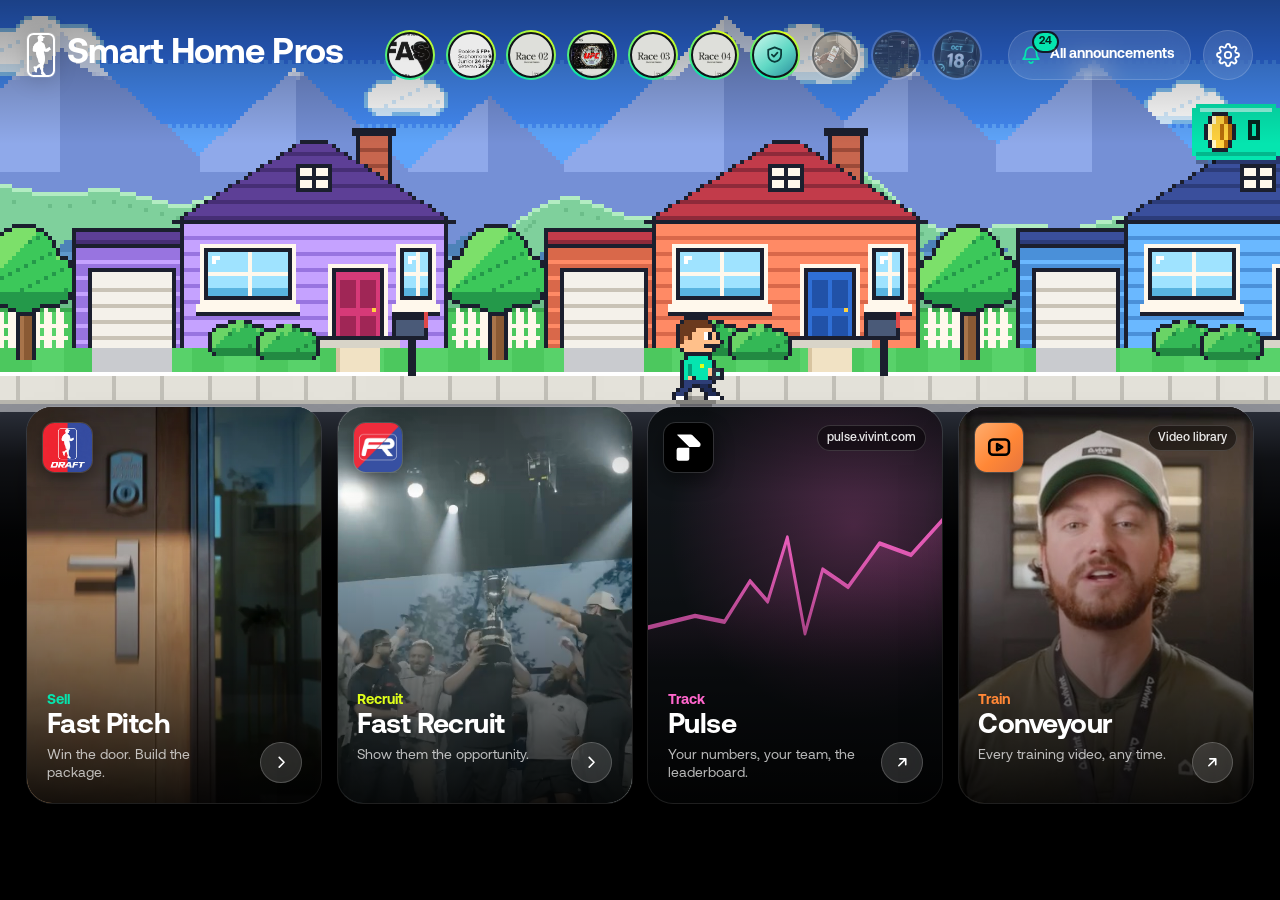
==== index.html @ 4831bc88 "Auto-sync from Claude Code" ====
<!DOCTYPE html>
<html lang="en">
<head>
<meta charset="utf-8">
<meta name="viewport" content="width=device-width,initial-scale=1,maximum-scale=1,user-scalable=no,viewport-fit=cover">
<style id="appLock">/* app, not a website: no text selection, callouts, image dragging or browser zoom */
html{-webkit-text-size-adjust:100%;text-size-adjust:100%;touch-action:pan-x pan-y}
*,*::before,*::after{-webkit-user-select:none;user-select:none;-webkit-touch-callout:none;-webkit-tap-highlight-color:transparent}
input,textarea,select,[contenteditable]:not([contenteditable="false"]),[contenteditable]:not([contenteditable="false"]) *{-webkit-user-select:text;user-select:text;-webkit-touch-callout:default}
img,svg,video,canvas,a{-webkit-user-drag:none;user-drag:none}</style>
<script id="appLockJs">(function(){var no=function(e){e.preventDefault()},ed=function(t){return t&&t.closest&&t.closest('input,textarea,select,[contenteditable]:not([contenteditable="false"])')};
['gesturestart','gesturechange','gestureend'].forEach(function(t){document.addEventListener(t,no,{passive:false})});
document.addEventListener('dragstart',function(e){if(!(e.target.closest&&e.target.closest('[draggable="true"]')))e.preventDefault()},true);
document.addEventListener('selectstart',function(e){if(!ed(e.target))e.preventDefault()},true);
document.addEventListener('contextmenu',function(e){if(!ed(e.target))e.preventDefault()},true);
addEventListener('wheel',function(e){if(e.ctrlKey)e.preventDefault()},{passive:false});
addEventListener('keydown',function(e){if((e.ctrlKey||e.metaKey)&&/^(\+|=|-|_|0)$/.test(e.key))e.preventDefault()});})();</script>

<title>Smart Home Pros</title>
<meta name="description" content="Fast Pitch, Fast Recruit, Pulse and Conveyour in one app.">
<meta property="og:type" content="website">
<meta property="og:site_name" content="Smart Home Pros">
<meta property="og:title" content="Smart Home Pros">
<meta property="og:description" content="Fast Pitch, Fast Recruit, Pulse and Conveyour in one app.">
<meta property="og:url" content="https://ethvz.github.io/SmartHomePros/">
<meta property="og:image" content="https://ethvz.github.io/SmartHomePros/connect/og.jpg?v=1">
<meta property="og:image:width" content="1200">
<meta property="og:image:height" content="630">
<meta name="twitter:card" content="summary_large_image">
<meta name="twitter:title" content="Smart Home Pros">
<meta name="twitter:image" content="https://ethvz.github.io/SmartHomePros/connect/og.jpg?v=1">
<meta name="apple-mobile-web-app-capable" content="yes">
<meta name="mobile-web-app-capable" content="yes">
<meta name="apple-mobile-web-app-status-bar-style" content="black-translucent">
<meta name="apple-mobile-web-app-title" content="Smart Home Pros">
<meta name="theme-color" content="#000000">
<link rel="manifest" href="manifest.webmanifest">
<link rel="apple-touch-icon" href="apple-touch-icon.png?v=3">
<link rel="icon" type="image/png" href="favicon-32.png?v=3">
<link rel="stylesheet" href="connect/contacts.css?v=1">
<script>
/* launch: reopen the app used last; "?pick" (the in-app Switch app button) shows the picker */
(function () {
  /* launch setting (Settings → Open on launch): 'last' (default), 'home', or an app */
  var last = null, mode = 'last'; try { last = localStorage.getItem('shpc_last'); mode = localStorage.getItem('shpc_launch') || 'last'; } catch (e) {}
  var to = mode === 'last' ? last : mode;
  if (!/[?&]pick\b/.test(location.search) && (to === 'pitch' || to === 'recruit')) {
    document.documentElement.style.background = '#000';
    location.replace(to + '/index.html' + location.hash);
  }
})();
</script>
<style>
@font-face { font-family: 'Vivint Sans'; src: url(pitch/assets/fonts/VivintSans-Light.woff) format('woff'); font-weight: 300; font-display: swap; }
@font-face { font-family: 'Vivint Sans'; src: url(pitch/assets/fonts/VivintSans-Regular.woff) format('woff'); font-weight: 400; font-display: swap; }
@font-face { font-family: 'Vivint Sans'; src: url(pitch/assets/fonts/VivintSans-Medium.woff) format('woff'); font-weight: 500; font-display: swap; }
@font-face { font-family: 'Vivint Sans'; src: url(pitch/assets/fonts/VivintSans-Bold.woff) format('woff'); font-weight: 700; font-display: swap; }
:root { --g: 5, 229, 175; --y: 223, 255, 26; --pk: 255, 102, 204; --or: 255, 135, 54;
  --ink: #0d1114; --dusk: 16, 20, 24;
  --pad: clamp(16px, 3vmin, 36px); --gap: clamp(10px, 1.8vmin, 18px); --ease: cubic-bezier(.2, .8, .2, 1);
  --sat: env(safe-area-inset-top); --sab: env(safe-area-inset-bottom); --sal: env(safe-area-inset-left); --sar: env(safe-area-inset-right); }
* { box-sizing: border-box; -webkit-tap-highlight-color: transparent; }
html, body { margin: 0; height: 100%; background: #000; color: #fff; overflow: hidden; overscroll-behavior: none; }
body { font-family: 'Vivint Sans', -apple-system, Helvetica, Arial, sans-serif; -webkit-font-smoothing: antialiased; -webkit-user-select: none; user-select: none; }
button { font: inherit; color: inherit; }
:focus-visible { outline: 2px solid #fff; outline-offset: 3px; }

/* ---- the street: full-bleed rep photo, graded so everything on top reads ---- */
.bg { position: fixed; inset: 0; pointer-events: none; overflow: hidden; background: var(--ink); }
.bg i { position: absolute; inset: 0; background: url(connect/bg.webp?v=4) 42% 40% / cover no-repeat; transform: scale(1.07); animation: settle 2.6s var(--ease) forwards; }
.bg::before { content: ''; position: absolute; inset: 0; z-index: 1; background:
  linear-gradient(180deg, rgba(var(--dusk), .86) 0%, rgba(var(--dusk), .42) 26%, rgba(var(--dusk), .30) 44%, rgba(var(--dusk), .74) 72%, rgba(var(--dusk), .96) 100%),
  radial-gradient(120% 90% at 66% 30%, transparent 40%, rgba(var(--dusk), .55) 100%); }
.bg::after { content: ''; position: absolute; inset: 0; z-index: 2; background: rgb(var(--dusk)); opacity: var(--dim, 0); }
@keyframes settle { to { transform: scale(1); } }

.app { position: fixed; inset: 0; overflow-x: hidden; overflow-y: auto; -webkit-overflow-scrolling: touch; overscroll-behavior: contain; scrollbar-width: none; }
.app::-webkit-scrollbar { display: none; }
.hero { min-height: calc(100svh - var(--peek)); --peek: clamp(64px, 9vh, 92px); display: flex; flex-direction: column;
  padding: calc(var(--sat) + var(--pad)) calc(var(--sar) + var(--pad)) var(--gap) calc(var(--sal) + var(--pad)); }

/* brand + settings */
.brand { flex: none; display: flex; align-items: center; gap: 12px; opacity: 0; transform: translateY(-8px); animation: in .7s var(--ease) .05s forwards; }
.brand img { width: clamp(36px, 5vmin, 46px); height: clamp(36px, 5vmin, 46px); border-radius: 24%; box-shadow: 0 0 0 1px rgba(255,255,255,.1); }
.brand .t { display: flex; flex-direction: column; line-height: 1; }
.brand .t small { font-size: clamp(12px, 1.5vmin, 14px); font-weight: 500; color: rgba(255,255,255,.6); }
.brand .t b { font-size: clamp(22px, 3.2vmin, 30px); font-weight: 700; letter-spacing: -.02em; margin-top: 3px; }
.brand .t { flex-direction: row; align-items: center; gap: clamp(10px, 1.4vmin, 14px); }
.brand .t .mk { width: auto; height: calc(clamp(26px, 3.9vmin, 38px) * .73);   /* as tall as the title's capitals */ fill: #fff; flex: none; filter: drop-shadow(0 2px 10px rgba(0,0,0,.35)); }
.brand .t b { font-size: clamp(26px, 3.9vmin, 38px); margin-top: 0; white-space: nowrap; }
@media (max-width: 700px) { .brand .t b { font-size: 23px; } .brand .t .mk { height: calc(23px * .73); } .brand .news { display: none; } .brand .annb { margin-left: auto; } }
.brand .t .ts { display: none; }
/* SHP mark (the rep silhouette badge, owner 2026-11-27): taller than the title's capitals, like a badge */
.brand .t .mk.shpm { height: calc(clamp(26px, 3.9vmin, 38px) * 1.25) !important; width: auto; box-sizing: border-box; border: 2px solid #fff; border-radius: 24% / 14%; padding: 0;
  filter: drop-shadow(0 2px 10px rgba(0,0,0,.35)); }   /* silhouette image; the rounded frame is a CSS border so it is even on every side */
@media (max-width: 700px) { .brand .t .mk.shpm { height: 30px !important; } }
@media (max-width: 700px) and (orientation: portrait) { .brand .t .mk.shpm { height: 36px !important; } }
@media (max-width: 700px) and (orientation: portrait) { .brand .t .tl { display: none; } .brand .t .ts { display: inline; font-size: 30px; letter-spacing: .02em; } .brand .t .mk { height: calc(30px * .73); } }

/* ---- news: story circles ---- */
.news { flex: none; margin: clamp(14px, 2.6vmin, 26px) calc(-1 * var(--pad)) 0; padding: 4px var(--pad) 6px; display: flex; gap: clamp(12px, 2vmin, 20px); overflow-x: auto; scrollbar-width: none; scroll-snap-type: x proximity; scroll-padding: 0 var(--pad);
  opacity: 0; animation: in .7s var(--ease) .12s forwards; }
.news::-webkit-scrollbar { display: none; }
.sc { flex: none; width: clamp(66px, 9vmin, 84px); padding: 0; border: 0; background: none; cursor: pointer; display: flex; flex-direction: column; align-items: center; gap: 7px; scroll-snap-align: start; }
.sc .ring { --c: var(--g); width: clamp(62px, 8.4vmin, 78px); aspect-ratio: 1; border-radius: 50%; padding: 3px; display: block; position: relative;
  background: conic-gradient(from 210deg, rgb(var(--g)), rgb(var(--y)), rgb(var(--g))); transition: transform .3s var(--ease); }
.sc.seen .ring { background: rgba(255,255,255,.26); }
.sc .ring b { position: absolute; inset: 3px; border-radius: 50%; border: 2.5px solid rgb(var(--dusk)); display: grid; place-items: center; overflow: hidden;
  background: #141a1e no-repeat; }
.sc > span { max-width: 100%; font-size: 12.5px; font-weight: 500; color: rgba(255,255,255,.86); white-space: nowrap; overflow: hidden; text-overflow: ellipsis; }
.sc .ring b svg.ic { width: 46%; height: 46%; fill: none; stroke: #0b3b3a; stroke-width: 2.2; stroke-linecap: round; stroke-linejoin: round; }
.sc.old .ring { background: rgba(255,255,255,.18); } .sc.old .ring b { opacity: .55; filter: grayscale(.5); } .sc.old > span { color: rgba(255,255,255,.45); }
.sc.seen > span { color: rgba(255,255,255,.55); }
.sc:active .ring { transform: scale(.92); }
/* the last circle: every announcement in a grid */
.sc.all .ring { background: rgba(255,255,255,.3); }
.sc.all .ring b { background: rgba(20,26,30,.72); -webkit-backdrop-filter: blur(14px); backdrop-filter: blur(14px); }
.sc.all .ring b { align-content: center; gap: 2px; }
.sc.all .ring b svg { width: clamp(18px, 2.6vmin, 24px); height: clamp(18px, 2.6vmin, 24px); fill: rgb(var(--g)); justify-self: center; }
.sc.all .ring b i { font-size: clamp(12px, 1.6vmin, 14px); font-weight: 700; font-style: normal; line-height: 1; color: #fff; text-align: center; }

.sc:focus-visible { outline: none; } .sc:focus-visible .ring { outline: 2px solid #fff; outline-offset: 3px; }

/* ---- the four apps ---- */
.spacer { flex: 1 1 auto; min-height: clamp(18px, 6vh, 140px); }
.cards { flex: none; display: grid; grid-template-columns: repeat(4, minmax(0, 1fr)); gap: var(--gap); height: clamp(250px, 44vh, 400px); width: 100%; max-width: 1240px; margin: 0 auto; }
@media (orientation: portrait) { .cards { grid-template-columns: repeat(2, minmax(0, 1fr)); grid-template-rows: repeat(2, minmax(0, 1fr)); height: clamp(340px, 48vh, 600px); } }
.card { position: relative; display: block; overflow: hidden; border: 0; padding: 0; margin: 0; border-radius: clamp(20px, 2.8vmin, 30px); background: #11161a; color: #fff; text-align: left; cursor: pointer; font: inherit; text-decoration: none;
  box-shadow: 0 0 0 1px rgba(255,255,255,.12), 0 30px 60px -28px rgba(0,0,0,.95);
  opacity: 0; transform: translateY(26px) scale(.98); animation: in .8s var(--ease) forwards; transition: transform .35s var(--ease), box-shadow .35s var(--ease); }
.card:nth-child(1) { animation-delay: .2s; } .card:nth-child(2) { animation-delay: .28s; } .card:nth-child(3) { animation-delay: .36s; } .card:nth-child(4) { animation-delay: .44s; }
.card .ph { position: absolute; inset: 0; background-size: cover; background-position: center; transform: scale(1.04); transition: transform 1.2s var(--ease); }
.card.pitch .ph { background-image: url(pitch/assets/vl/imagine.webp?v=1); }
.card .ph .pv { position: absolute; inset: 0; width: 100%; height: 100%; object-fit: cover; }
.card.recruit .ph { background-image: url(recruit/a_470ace19f4f41e262a08af30291d0034.webp); background-position: 38% 40%; }
.card .sh { position: absolute; inset: 0; background: linear-gradient(180deg, rgba(0,0,0,.25) 0%, rgba(0,0,0,0) 22%, rgba(0,0,0,.2) 46%, rgba(0,0,0,.88) 100%); }
.card .ic { position: absolute; top: clamp(12px, 1.8vmin, 18px); left: clamp(12px, 1.8vmin, 18px); width: clamp(40px, 5.4vmin, 52px); height: clamp(40px, 5.4vmin, 52px); border-radius: 24%; box-shadow: 0 0 0 1px rgba(255,255,255,.14), 0 8px 20px rgba(0,0,0,.45); }
.card .bd { position: absolute; left: 0; right: 0; bottom: 0; padding: clamp(14px, 2.2vmin, 22px); display: flex; align-items: flex-end; gap: 10px; }
.card .tx { flex: 1; min-width: 0; }
.card .ey { display: block; font-size: clamp(13px, 1.6vmin, 15px); font-weight: 700; }
.card.pitch .ey { color: rgb(var(--g)); } .card.recruit .ey { color: rgb(var(--y)); } .card.pulse .ey { color: rgb(var(--pk)); } .card.book .ey { color: rgb(var(--or)); }
.card .nm { display: block; font-size: clamp(22px, 3.1vmin, 32px); font-weight: 700; letter-spacing: -.02em; line-height: 1.02; margin-top: 3px; }
.card .ln { display: block; font-size: clamp(13px, 1.55vmin, 15px); line-height: 1.3; color: rgba(255,255,255,.72); margin-top: 6px; }
.card .go { width: clamp(36px, 4.6vmin, 44px); height: clamp(36px, 4.6vmin, 44px); border-radius: 50%; flex: none; display: grid; place-items: center; background: rgba(255,255,255,.14); -webkit-backdrop-filter: blur(14px); backdrop-filter: blur(14px); box-shadow: inset 0 0 0 1px rgba(255,255,255,.2); transition: background .3s, transform .35s var(--ease); }
.card .go svg { width: 40%; height: 40%; fill: none; stroke: #fff; stroke-width: 2.4; stroke-linecap: round; stroke-linejoin: round; transition: stroke .3s; }
.card.pitch:hover .go, .card.pitch:focus-visible .go { background: rgb(var(--g)); } .card.recruit:hover .go, .card.recruit:focus-visible .go { background: rgb(var(--y)); } .card.pulse:hover .go, .card.pulse:focus-visible .go { background: rgb(var(--pk)); }
.card:hover .go svg, .card:focus-visible .go svg { stroke: #000; }
.card .last, .card .tag { position: absolute; top: clamp(14px, 2vmin, 22px); right: clamp(12px, 1.8vmin, 18px); height: 26px; padding: 0 10px; border-radius: 13px; display: none; align-items: center; gap: 6px; font-size: 12px; font-weight: 500; color: rgba(255,255,255,.9); background: rgba(0,0,0,.45); -webkit-backdrop-filter: blur(14px); backdrop-filter: blur(14px); box-shadow: inset 0 0 0 1px rgba(255,255,255,.16); }
.card .tag { display: inline-flex; }
.card .last i, .card .tag i { width: 6px; height: 6px; border-radius: 3px; }
.card.pitch .last i { background: rgb(var(--g)); } .card.recruit .last i { background: rgb(var(--y)); }
.card.was .last { display: inline-flex; }
@media (hover: hover) { .card:hover { transform: translateY(-3px); box-shadow: 0 0 0 1px rgba(255,255,255,.2), 0 40px 70px -30px rgba(0,0,0,.95); } .card:hover .ph { transform: scale(1.08); } }
.card:active { transform: scale(.975); transition-duration: .12s; }
.card:focus-visible { outline: 2px solid #fff; outline-offset: 3px; }
/* Pulse + Conveyour: drawn art instead of photos */
.card.mini { background: #101418; }
.card.mini .art { position: absolute; inset: 0; overflow: hidden; }
.card.mini .art svg { position: absolute; left: 0; right: 0; top: 22%; width: 100%; height: 44%; }
.card.pulse .art { background: radial-gradient(90% 70% at 70% 30%, rgba(var(--pk), .26), transparent 70%); }
.card.book .ph { background: #1a1410 url(connect/conveyour.jpg?v=1) 50% 30%/cover; }   /* Conveyour: muted training clip, this tile only */
.card.book .ph .pv { object-position: 50% 30%; }
.card.mini .ic { display: grid; place-items: center; }
.card.mini .ic svg { width: 54%; height: 54%; fill: none; stroke: #000; stroke-width: 2.4; stroke-linecap: round; stroke-linejoin: round; }
.card.pulse .ic { background: #000; }   /* Pulse app icon: white mark on black */
.card.mini.pulse .ic svg { width: 60%; height: 60%; fill: #fff; stroke: none; }
.card.book .ic { background: linear-gradient(135deg, #ffad6e, rgb(var(--or)) 55%, #e6743e); }
.card.book.nope { animation: nope .45s var(--ease); }
.pl-line { stroke-dasharray: 1; stroke-dashoffset: 1; animation: draw 1.6s var(--ease) .7s forwards; }
.pb-route { stroke-dasharray: 1; stroke-dashoffset: 1; animation: draw 1.4s var(--ease) .9s forwards; }
.pb-route.r2 { animation-delay: 1.25s; }
@keyframes draw { to { stroke-dashoffset: 0; } }
@keyframes blink { 50% { opacity: .3; } }
@keyframes nope { 0%, 100% { translate: 0; } 20% { translate: -7px; } 40% { translate: 6px; } 60% { translate: -4px; } 80% { translate: 2px; } }
@keyframes in { to { opacity: 1; transform: none; } }

/* open: the card grows to the whole screen, then the app loads */
.zoom { position: fixed; z-index: 10; border-radius: 30px; overflow: hidden; pointer-events: none; transition: all .5s var(--ease); background: #000; }
.zoom .ph, .zoom .sh { position: absolute; inset: 0; background-size: cover; background-position: center; }
.zoom::after { content: ''; position: absolute; inset: 0; background: #000; opacity: 0; transition: opacity .35s ease .22s; }
.zoom.full::after { opacity: 1; }

/* ---- everything else: a panel that slides up over the street ---- */
.more { position: relative; border-radius: 30px 30px 0 0; background: rgba(13,17,20,.84); -webkit-backdrop-filter: blur(30px) saturate(1.3); backdrop-filter: blur(30px) saturate(1.3);
  box-shadow: inset 0 1px 0 rgba(255,255,255,.1), 0 -30px 60px -20px rgba(0,0,0,.6);
  padding: 10px calc(var(--sar) + var(--pad)) calc(var(--sab) + 40px) calc(var(--sal) + var(--pad)); opacity: 0; animation: in .8s var(--ease) .55s forwards; transform: translateY(20px); }
.more .in { max-width: 1240px; margin: 0 auto; }
.sec { padding-top: clamp(16px, 2.6vmin, 26px); }
.sec h2 { margin: 0 0 12px; font-size: clamp(18px, 2.3vmin, 22px); font-weight: 700; letter-spacing: -.01em; display: flex; align-items: baseline; gap: 10px; }
.sec h2 small { font-size: 14px; font-weight: 400; color: rgba(255,255,255,.5); }

/* quick links */
.links { display: grid; grid-template-columns: repeat(4, minmax(0, 1fr)); gap: 10px; }
.lk { display: flex; align-items: center; gap: 12px; padding: 12px; min-height: 60px; border: 0; border-radius: 16px; background: rgba(255,255,255,.06); box-shadow: inset 0 0 0 1px rgba(255,255,255,.06); text-align: left; cursor: pointer; transition: background .2s, transform .25s var(--ease); }
.lk:hover { background: rgba(255,255,255,.1); } .lk:active { transform: scale(.97); background: rgba(255,255,255,.12); }
.lk .li { width: 36px; height: 36px; flex: none; border-radius: 11px; display: grid; place-items: center; background: rgba(var(--g), .14); }
.lk .li svg { width: 20px; height: 20px; fill: none; stroke: rgb(var(--g)); stroke-width: 1.9; stroke-linecap: round; stroke-linejoin: round; }
.lk .lt { min-width: 0; } .lk .lt b { display: block; font-size: 15px; font-weight: 500; line-height: 1.15; } .lk .lt small { display: block; font-size: 12.5px; color: rgba(255,255,255,.48); margin-top: 2px; }

/* who to call */
.calls { display: grid; grid-template-columns: repeat(3, minmax(0, 1fr)); gap: 10px; }
@media (max-width: 860px) { .calls { grid-template-columns: 1fr; } }
.call { border-radius: 18px; padding: 16px; background: rgba(255,255,255,.05); box-shadow: inset 0 0 0 1px rgba(255,255,255,.07); display: flex; flex-direction: column; }
.call .grp { font-size: 13px; color: rgba(255,255,255,.5); }
.call h3 { margin: 2px 0 6px; font-size: 21px; font-weight: 700; letter-spacing: -.01em; color: rgb(var(--g)); }
.call p { margin: 0; font-size: 14px; line-height: 1.38; color: rgba(255,255,255,.78); }
.call .hrs { margin-top: 10px; font-size: 13px; line-height: 1.45; color: rgba(255,255,255,.5); }
.call .acts { margin-top: auto; padding-top: 14px; display: flex; flex-wrap: wrap; gap: 8px; }
.ca { height: 44px; padding: 0 14px 0 11px; border-radius: 20px; display: inline-flex; align-items: center; gap: 7px; font-size: 14px; font-weight: 500; color: #fff; text-decoration: none; background: rgba(255,255,255,.1); box-shadow: inset 0 0 0 1px rgba(255,255,255,.1); transition: background .2s, transform .2s var(--ease); }
.ca:hover { background: rgba(255,255,255,.16); } .ca:active { transform: scale(.95); }
.ca svg { width: 17px; height: 17px; fill: none; stroke: currentColor; stroke-width: 2; stroke-linecap: round; stroke-linejoin: round; }
.ca.pri { background: rgb(var(--g)); color: #000; box-shadow: none; }
.call .also { margin-top: 10px; font-size: 13px; color: rgba(255,255,255,.55); text-decoration: none; }
.ca.pri small { font-weight: 400; opacity: .7; margin-left: 2px; }

/* ---- calendar: day / week / month ---- */
.calhd { display: flex; align-items: center; gap: 12px; margin-bottom: 14px; }
.calhd h2 { margin: 0 !important; }
.seg { margin-left: auto; position: relative; display: flex; padding: 3px; border-radius: 14px; background: rgba(255,255,255,.08); box-shadow: inset 0 0 0 1px rgba(255,255,255,.06); }
.seg button { position: relative; z-index: 1; height: 44px; min-width: clamp(58px, 9vmin, 84px); padding: 0 12px; border: 0; border-radius: 11px; background: none; font-size: 15px; font-weight: 500; color: rgba(255,255,255,.72); cursor: pointer; transition: color .3s; }
.seg button[aria-selected="true"] { color: #000; }
.seg .th { position: absolute; z-index: 0; top: 3px; bottom: 3px; left: 0; width: 0; border-radius: 11px; background: rgb(var(--g)); box-shadow: 0 4px 14px rgba(var(--g), .35); transition: transform .45s var(--ease), width .45s var(--ease); }
.calbar { display: flex; align-items: center; gap: 8px; margin-bottom: 12px; }
.calbar .ttl { margin-right: auto; min-width: 0; font-size: clamp(22px, 3.2vmin, 32px); font-weight: 700; letter-spacing: -.02em; line-height: 1.05; white-space: nowrap; overflow: hidden; text-overflow: ellipsis; }
.calbar .ttl small { font-weight: 400; color: rgba(255,255,255,.45); }
.cnav, .tdy { flex: none; height: 44px; border: 0; border-radius: 22px; background: rgba(255,255,255,.08); box-shadow: inset 0 0 0 1px rgba(255,255,255,.06); display: grid; place-items: center; cursor: pointer; transition: background .2s, transform .25s var(--ease), opacity .25s; }
.cnav { width: 44px; } .tdy { padding: 0 16px; font-size: 15px; font-weight: 500; }
.tdy.on { opacity: .35; }
.cnav:active, .tdy:active { transform: scale(.92); background: rgba(255,255,255,.14); }
.cnav svg { width: 18px; height: 18px; fill: none; stroke: #fff; stroke-width: 2.4; stroke-linecap: round; stroke-linejoin: round; }
.ongo { display: flex; gap: 8px; overflow-x: auto; margin: 0 calc(-1 * var(--pad)) 12px; padding: 0 var(--pad); scrollbar-width: none; }
.ongo::-webkit-scrollbar { display: none; } .ongo:empty { display: none; }
.og { flex: none; height: 44px; padding: 0 14px 0 8px; border: 0; border-radius: 22px; display: inline-flex; align-items: center; gap: 8px; font-size: 14px; color: #fff; white-space: nowrap; cursor: pointer; background: rgba(var(--c), .13); box-shadow: inset 0 0 0 1px rgba(var(--c), .3); }
.og i { width: 28px; height: 28px; border-radius: 50%; flex: none; background: rgb(var(--c)) center / cover; }
.og small { color: rgba(255,255,255,.55); }
.calv { position: relative; border-radius: 22px; background: rgba(255,255,255,.04); box-shadow: inset 0 0 0 1px rgba(255,255,255,.07); overflow: hidden; touch-action: pan-y; }
.pg { animation: calIn .42s var(--ease); }
.pg.l { --dx: -40px; } .pg.r { --dx: 40px; }
@keyframes calIn { from { opacity: 0; transform: translateX(var(--dx, 0)); } to { opacity: 1; transform: none; } }
/* month */
.mh { display: grid; grid-template-columns: repeat(7, minmax(0, 1fr)); padding: 12px 0 8px; font-size: 12px; font-weight: 700; letter-spacing: .1em; text-transform: uppercase; color: rgba(255,255,255,.42); text-align: center; }
.wk { position: relative; display: grid; grid-template-columns: repeat(7, minmax(0, 1fr)); box-shadow: inset 0 1px 0 rgba(255,255,255,.06); --ln: 0; }
.dc { position: relative; min-width: 0; min-height: clamp(92px, 12.5vmin, 128px); padding: calc(40px + var(--ln) * 22px) 5px 6px; display: flex; flex-direction: column; gap: 2px; cursor: pointer; transition: background .2s; outline-offset: -2px; }
.dc + .dc { box-shadow: inset 1px 0 0 rgba(255,255,255,.05); }
.dc.we { background: rgba(255,255,255,.018); }
.dc:active { background: rgba(255,255,255,.07); }
.dc .n { position: absolute; top: 6px; left: 50%; margin-left: -15px; width: 30px; height: 30px; border-radius: 50%; display: grid; place-items: center; font-size: 15px; font-weight: 500; font-variant-numeric: tabular-nums; }
.dc.out .n { color: rgba(255,255,255,.26); }
.dc.today .n { background: rgb(var(--g)); color: #000; font-weight: 700; box-shadow: 0 0 0 4px rgba(var(--g), .18); }
.bar { position: absolute; z-index: 1; pointer-events: none; top: calc(40px + var(--l) * 22px); left: calc(var(--c0) * 100% / 7 + 3px); width: calc(var(--sp) * 100% / 7 - 6px); height: 19px; padding: 0 7px; border-radius: 7px; display: flex; align-items: center; font-size: 11.5px; font-weight: 700; color: #0b0f12; background: rgb(var(--c)); white-space: nowrap; overflow: hidden; text-overflow: ellipsis; cursor: pointer; }
.bar.cl { border-top-left-radius: 0; border-bottom-left-radius: 0; left: calc(var(--c0) * 100% / 7); width: calc(var(--sp) * 100% / 7 - 3px); }
.bar.cr { border-top-right-radius: 0; border-bottom-right-radius: 0; width: calc(var(--sp) * 100% / 7 - 3px); }
.bar.cl.cr { width: calc(var(--sp) * 100% / 7); }
.pl { pointer-events: none; display: flex; align-items: center; gap: 5px; min-width: 0; padding: 2px 3px; border-radius: 6px; font-size: 12px; line-height: 1.2; color: rgba(255,255,255,.86); cursor: pointer; }
.pl i { width: 7px; height: 7px; flex: none; border-radius: 50%; background: rgb(var(--c)); }
.pl span { min-width: 0; white-space: nowrap; overflow: hidden; text-overflow: ellipsis; }
.dc .mo { padding: 0 3px; font-size: 11.5px; font-weight: 500; color: rgba(255,255,255,.5); }
/* week */
.wv { position: relative; display: grid; grid-template-columns: repeat(7, minmax(0, 1fr)); min-height: 380px; --ln: 0; }
.wv .wd .evs { margin-top: calc(var(--ln) * 56px); }
.ec.wb { position: absolute; z-index: 1; top: calc(80px + var(--l) * 56px); left: calc(var(--c0) * 100% / 7 + 7px); width: calc(var(--sp) * 100% / 7 - 14px); height: 48px; white-space: nowrap; overflow: hidden; text-overflow: ellipsis; }
.ec.wb small { overflow: hidden; text-overflow: ellipsis; }
.ec.wb.cl { left: calc(var(--c0) * 100% / 7); width: calc(var(--sp) * 100% / 7 - 7px); border-top-left-radius: 0; border-bottom-left-radius: 0; box-shadow: none; }
.ec.wb.cr { width: calc(var(--sp) * 100% / 7 - 7px); border-top-right-radius: 0; border-bottom-right-radius: 0; }
.ec.wb.cl.cr { width: calc(var(--sp) * 100% / 7); }
.wd { min-width: 0; padding: 10px 7px 14px; display: flex; flex-direction: column; gap: 7px; cursor: pointer; transition: background .2s; }
.wd + .wd { box-shadow: inset 1px 0 0 rgba(255,255,255,.06); }
.wd:active { background: rgba(255,255,255,.05); }
.wd .h { display: flex; flex-direction: column; align-items: center; gap: 4px; padding-bottom: 6px; }
.wd .h small { font-size: 12px; font-weight: 700; letter-spacing: .1em; text-transform: uppercase; color: rgba(255,255,255,.45); }
.wd .h b { width: 38px; height: 38px; border-radius: 50%; display: grid; place-items: center; font-size: 19px; font-weight: 500; }
.wd.today .h b { background: rgb(var(--g)); color: #000; font-weight: 700; }
.wd .evs { display: flex; flex-direction: column; gap: 6px; min-width: 0; }
.ec { display: block; min-width: 0; padding: 8px 9px 8px 11px; border-radius: 11px; font-size: 13.5px; font-weight: 500; line-height: 1.22; color: #fff; text-align: left; cursor: pointer; background: rgba(var(--c), .13); box-shadow: inset 3px 0 0 rgb(var(--c)); transition: transform .25s var(--ease), background .2s; overflow-wrap: normal; word-break: normal; -webkit-hyphens: auto; hyphens: auto; }
.ec:active { transform: scale(.97); background: rgba(var(--c), .2); }
.ec small { display: block; margin-top: 2px; font-size: 12px; font-weight: 400; color: rgba(255,255,255,.55); }
.wd .none { font-size: 13px; color: rgba(255,255,255,.22); text-align: center; padding-top: 8px; }
/* day */
.dstrip { display: grid; grid-template-columns: repeat(7, minmax(0, 1fr)); gap: 4px; padding: 10px; box-shadow: inset 0 -1px 0 rgba(255,255,255,.06); }
.dstrip button { height: 58px; border: 0; border-radius: 14px; background: none; display: flex; flex-direction: column; align-items: center; justify-content: center; gap: 3px; cursor: pointer; transition: background .25s; }
.dstrip button small { font-size: 11.5px; font-weight: 700; letter-spacing: .08em; text-transform: uppercase; color: rgba(255,255,255,.45); }
.dstrip button b { font-size: 18px; font-weight: 500; font-variant-numeric: tabular-nums; }
.dstrip button i { width: 5px; height: 5px; border-radius: 50%; background: rgba(255,255,255,.5); }
.dstrip button i.no { visibility: hidden; }
.dstrip button.td b { color: rgb(var(--g)); font-weight: 700; }
.dstrip button.on { background: rgb(var(--g)); } .dstrip button.on small, .dstrip button.on b { color: #000; } .dstrip button.on i { background: #000; }
.dv { padding: clamp(12px, 2.2vmin, 22px); display: grid; gap: 10px; min-height: 280px; align-content: start; }
.dv .ec { display: flex; align-items: center; gap: 14px; padding: 12px 14px 12px 18px; border-radius: 16px; font-size: 17px; }
.dv .ec .im { flex: none; width: clamp(112px, 20vw, 200px); aspect-ratio: 16 / 9; border-radius: 10px; background: #1a2025 center / cover no-repeat; box-shadow: 0 0 0 1px rgba(255,255,255,.08); }
.dv .ec .tx { flex: 1; min-width: 0; }
.dv .ec small { font-size: 14px; margin-top: 3px; }
.dv .ec svg { width: 18px; height: 18px; flex: none; fill: none; stroke: rgba(255,255,255,.45); stroke-width: 2.2; stroke-linecap: round; stroke-linejoin: round; }
.dv .none { display: grid; justify-items: center; gap: 12px; padding: 46px 0; font-size: 16px; color: rgba(255,255,255,.42); }
.dv .none svg { width: 46px; height: 46px; fill: none; stroke: rgba(255,255,255,.22); stroke-width: 1.6; stroke-linecap: round; stroke-linejoin: round; }
/* legend: tap a kind to hide or show it */
.lg { display: flex; flex-wrap: wrap; gap: 8px; margin-top: 12px; }
.lg button { height: 44px; padding: 0 14px 0 12px; border: 0; border-radius: 22px; display: inline-flex; align-items: center; gap: 7px; font-size: 13px; color: rgba(255,255,255,.82); background: rgba(255,255,255,.06); cursor: pointer; transition: opacity .25s, background .2s; }
.lg button i { width: 9px; height: 9px; border-radius: 50%; background: rgb(var(--c)); transition: background .25s, box-shadow .25s; }
.lg button.off { opacity: .45; } .lg button.off i { background: transparent; box-shadow: inset 0 0 0 1.6px rgb(var(--c)); }
@media (max-width: 700px) {
  .wv { grid-template-columns: 1fr; min-height: 0; }
  .wv .wd .evs { margin-top: 0; }
  .wd { flex-direction: row; align-items: flex-start; gap: 12px; padding: 10px 12px; }
  .wd + .wd { box-shadow: inset 0 1px 0 rgba(255,255,255,.06); }
  .wd .h { width: 44px; flex: none; padding: 0; }
  .wd .evs { flex: 1; padding-top: 2px; }
  .wd .none { text-align: left; padding-top: 12px; }
}
@media (max-width: 600px) {
  .seg button { min-width: 0; padding: 0 11px; font-size: 14px; }
  .calhd h2 { font-size: 18px; }
  .dc { min-height: 66px; padding: calc(34px + var(--ln) * 17px) 2px 4px; }
  .dc .n { top: 4px; width: 26px; height: 26px; margin-left: -13px; font-size: 14px; }
  .bar { top: calc(34px + var(--l) * 17px); height: 15px; padding: 0 4px; font-size: 9.5px; border-radius: 5px; }
  .dc .ev { display: flex; flex-wrap: wrap; justify-content: center; gap: 3px; padding-top: 2px; }
  .pl { padding: 0; } .pl span { display: none; } .pl i { width: 6px; height: 6px; }
  .dc .mo { font-size: 10px; padding: 0; line-height: 6px; }
  .mh { font-size: 11px; letter-spacing: .04em; }
  .dstrip { padding: 6px; gap: 2px; } .dstrip button { height: 54px; }
  .dv .ec { font-size: 15.5px; padding: 10px 12px 10px 14px; gap: 12px; }
  .dv .ec .im { width: 96px; }
  .tdy { padding: 0 13px; }
}
/* event detail */
.evp { position: fixed; inset: 0; z-index: 40; display: flex; align-items: center; justify-content: center; padding: calc(var(--sat) + 20px) calc(var(--sar) + 20px) calc(var(--sab) + 20px) calc(var(--sal) + 20px); visibility: hidden; }
.evp .scrim { position: absolute; inset: 0; background: rgba(0,0,0,.55); opacity: 0; transition: opacity .3s; }
.evp .pn { position: relative; width: min(460px, 100%); max-height: 100%; overflow: auto; border-radius: 28px; padding: 14px; background: rgba(26,30,33,.9); -webkit-backdrop-filter: blur(34px) saturate(1.4); backdrop-filter: blur(34px) saturate(1.4); box-shadow: inset 0 0 0 1px rgba(255,255,255,.12), 0 40px 80px -20px rgba(0,0,0,.8); opacity: 0; transform: translateY(24px) scale(.97); transition: opacity .25s, transform .45s var(--ease); }
.evp.on { visibility: visible; } .evp.on .scrim { opacity: 1; } .evp.on .pn { opacity: 1; transform: none; }
.evp .im { display: block; width: 100%; aspect-ratio: 16 / 9; border: 0; padding: 0; margin-bottom: 14px; border-radius: 18px; background: #1a2025 center / cover no-repeat; cursor: pointer; box-shadow: 0 0 0 1px rgba(255,255,255,.08); }
.evp .row { display: flex; align-items: flex-start; gap: 12px; padding: 4px 6px 0 8px; }
.evp .kd { display: inline-flex; align-items: center; gap: 7px; font-size: 13px; font-weight: 500; color: rgb(var(--c)); }
.evp .kd i { width: 9px; height: 9px; border-radius: 50%; background: rgb(var(--c)); }
.evp h3 { margin: 6px 0 4px; font-size: 24px; font-weight: 700; letter-spacing: -.015em; line-height: 1.1; }
.evp .when { font-size: 16px; color: rgba(255,255,255,.7); }
.evp .x { margin-left: auto; width: 44px; height: 44px; flex: none; border: 0; border-radius: 50%; background: rgba(255,255,255,.12); display: grid; place-items: center; cursor: pointer; }
.evp .x svg { width: 14px; height: 14px; stroke: #fff; stroke-width: 2.4; stroke-linecap: round; fill: none; }
.evp .open { width: 100%; height: 54px; margin-top: 16px; border: 0; border-radius: 18px; display: flex; align-items: center; justify-content: center; gap: 10px; font-size: 17px; font-weight: 700; color: #000; background: rgb(var(--g)); cursor: pointer; transition: transform .25s var(--ease); }
.evp .open:active { transform: scale(.97); }
.evp .open svg { width: 20px; height: 20px; fill: none; stroke: currentColor; stroke-width: 2.2; stroke-linecap: round; stroke-linejoin: round; }
@media (max-width: 600px) { .evp { align-items: flex-end; padding: 0; } .evp .pn { width: 100%; border-radius: 28px 28px 0 0; padding-bottom: calc(var(--sab) + 18px); transform: translateY(100%); } }

/* feedback */
.fb { width: 100%; display: flex; align-items: center; gap: 14px; padding: 16px; border: 0; border-radius: 18px; background: linear-gradient(100deg, rgba(var(--g), .16), rgba(var(--y), .08)); box-shadow: inset 0 0 0 1px rgba(var(--g), .25); text-align: left; cursor: pointer; transition: transform .25s var(--ease); }
.fb:active { transform: scale(.98); }
.fb svg { width: 26px; height: 26px; flex: none; fill: none; stroke: rgb(var(--g)); stroke-width: 1.9; stroke-linecap: round; stroke-linejoin: round; }
.fb b { display: block; font-size: 16px; font-weight: 500; } .fb small { display: block; font-size: 13px; color: rgba(255,255,255,.55); margin-top: 2px; }

/* ---- category drawer ---- */
.drawer { position: fixed; inset: 0; z-index: 35; display: flex; align-items: center; justify-content: center; padding: calc(var(--sat) + 20px) calc(var(--sar) + 20px) calc(var(--sab) + 20px) calc(var(--sal) + 20px); visibility: hidden; }
.drawer .scrim { position: absolute; inset: 0; background: rgba(0,0,0,.55); opacity: 0; transition: opacity .3s; }
.drawer .pn { position: relative; width: min(520px, 100%); max-height: 100%; overflow: auto; border-radius: 28px; padding: 22px 18px 14px; background: rgba(26,30,33,.86); -webkit-backdrop-filter: blur(34px) saturate(1.4); backdrop-filter: blur(34px) saturate(1.4); box-shadow: inset 0 0 0 1px rgba(255,255,255,.12), 0 40px 80px -20px rgba(0,0,0,.8); opacity: 0; transform: translateY(24px) scale(.97); transition: opacity .25s, transform .45s var(--ease); }
.drawer.on { visibility: visible; } .drawer.on .scrim { opacity: 1; } .drawer.on .pn { opacity: 1; transform: none; }
.drawer .hd { display: flex; align-items: center; gap: 12px; padding: 0 4px 12px; }
.drawer .hd .li { width: 40px; height: 40px; border-radius: 12px; display: grid; place-items: center; background: rgba(var(--g), .16); }
.drawer .hd .li svg { width: 22px; height: 22px; fill: none; stroke: rgb(var(--g)); stroke-width: 1.9; stroke-linecap: round; stroke-linejoin: round; }
.drawer h3 { margin: 0; flex: 1; font-size: 22px; font-weight: 700; letter-spacing: -.01em; }
.drawer .x, .story .x { width: 44px; height: 44px; flex: none; border: 0; border-radius: 50%; background: rgba(255,255,255,.12); display: grid; place-items: center; cursor: pointer; transition: background .2s, transform .3s var(--ease); }
.drawer .x:active, .story .x:active { transform: scale(.9); }
.drawer .x svg, .story .x svg { width: 14px; height: 14px; stroke: #fff; stroke-width: 2.4; stroke-linecap: round; fill: none; }
.drawer .rows { border-radius: 18px; background: rgba(255,255,255,.06); overflow: hidden; }
.drawer .rw { width: 100%; display: flex; align-items: center; gap: 12px; padding: 15px 16px; border: 0; background: none; text-align: left; font-size: 17px; cursor: pointer; transition: background .2s; }
.drawer .rw + .rw { box-shadow: inset 0 1px 0 rgba(255,255,255,.07); }
.drawer .rw:hover { background: rgba(255,255,255,.05); } .drawer .rw:active { background: rgba(255,255,255,.1); }
.drawer .rw span { flex: 1; }
.drawer .rw svg { width: 16px; height: 16px; fill: none; stroke: rgba(255,255,255,.4); stroke-width: 2.2; stroke-linecap: round; stroke-linejoin: round; }
@media (max-width: 600px) { .drawer { align-items: flex-end; padding: 0; } .drawer .pn { width: 100%; border-radius: 28px 28px 0 0; padding-bottom: calc(var(--sab) + 18px); transform: translateY(100%); } }

/* ---- story viewer: each announcement full screen ---- */
.story { position: fixed; inset: 0; z-index: 50; visibility: hidden; background: #000; opacity: 0; transition: opacity .25s, visibility 0s .3s; }
.story.on { visibility: visible; opacity: 1; transition: opacity .25s; }
.story .stage { position: absolute; inset: 0; overflow: hidden; touch-action: none; transform-origin: var(--ox, 50%) var(--oy, 10%); transform: scale(.2); border-radius: 40px; transition: transform .45s var(--ease), border-radius .45s var(--ease); }
.story.on .stage { transform: none; border-radius: 0; }
.story .sbg { position: absolute; inset: -10%; background: #0e1316 center / cover no-repeat; filter: blur(48px) saturate(1.5) brightness(.5); transform: scale(1.05); transition: background-image .5s; }
.story .stage::after { content: ''; position: absolute; inset: 0; pointer-events: none; background: linear-gradient(180deg, rgba(0,0,0,.55), transparent 22%, transparent 78%, rgba(0,0,0,.5)); }
.story .top { position: absolute; left: 0; right: 0; top: 0; z-index: 3; padding: calc(var(--sat) + 12px) calc(var(--sar) + 16px) 0 calc(var(--sal) + 16px); }
.story .bars { display: flex; gap: 5px; }
.story .bars i { flex: 1; height: 3px; border-radius: 2px; background: rgba(255,255,255,.28); overflow: hidden; }
.story .bars i b { display: block; height: 100%; background: #fff; border-radius: 2px; transform: scaleX(0); transform-origin: left; }
.story .bars i b.done { transform: none; }
.story .bars i b.run { animation: prog 9s linear forwards; }
.story.paused .bars i b.run { animation-play-state: paused; }
@keyframes prog { to { transform: none; } }
.story .who { display: flex; align-items: center; gap: 12px; margin-top: 12px; }
.story .who .av { width: 40px; height: 40px; flex: none; border-radius: 50%; background: #141a1e no-repeat; box-shadow: 0 0 0 2px rgba(255,255,255,.85); }
.story .who .wt { flex: 1; min-width: 0; line-height: 1.15; }
.story .who .wt b { display: block; font-size: 17px; font-weight: 500; white-space: nowrap; overflow: hidden; text-overflow: ellipsis; }
.story .who .wt small { display: block; font-size: 13.5px; color: rgba(255,255,255,.62); white-space: nowrap; overflow: hidden; text-overflow: ellipsis; }
.story .ib { width: 44px; height: 44px; flex: none; border: 0; border-radius: 50%; background: rgba(255,255,255,.12); display: grid; place-items: center; cursor: pointer; transition: background .2s, transform .3s var(--ease); }
.story .ib:active { transform: scale(.9); }
.story .ib svg { width: 17px; height: 17px; fill: #fff; }
.story .view { position: absolute; z-index: 1; left: calc(var(--sal) + 16px); right: calc(var(--sar) + 16px); top: calc(var(--sat) + 96px); bottom: calc(var(--sab) + 92px); display: flex; pointer-events: none; }
.story .pic { margin: auto; flex: none; max-width: 100%; max-height: 100%; border-radius: clamp(10px, 1.6vmin, 18px); box-shadow: 0 30px 80px -20px rgba(0,0,0,.85), 0 0 0 1px rgba(255,255,255,.08); opacity: 0; }
.story .pic.go { animation: picIn .5s var(--ease) forwards; }
@keyframes picIn { from { opacity: 0; transform: translateX(var(--dx, 0)) scale(.985); } to { opacity: 1; transform: none; } }
.story .view.zoom { overflow: auto; pointer-events: auto; touch-action: pan-x pan-y; -webkit-overflow-scrolling: touch; scrollbar-width: none; border-radius: 14px; }
.story .view.zoom::-webkit-scrollbar { display: none; }
.story .view.zoom .pic { max-width: none; max-height: none; border-radius: 0; }
.story .foot { position: absolute; z-index: 3; left: 0; right: 0; bottom: calc(var(--sab) + 22px); display: flex; justify-content: center; align-items: center; gap: 10px; pointer-events: none; padding: 0 16px; }
.story .foot button { pointer-events: auto; height: 50px; padding: 0 20px; border: 0; border-radius: 25px; display: inline-flex; align-items: center; gap: 9px; font-size: 16px; font-weight: 500; color: #fff; background: rgba(255,255,255,.14); -webkit-backdrop-filter: blur(18px); backdrop-filter: blur(18px); box-shadow: inset 0 0 0 1px rgba(255,255,255,.16); cursor: pointer; transition: transform .25s var(--ease), background .2s; }
.story .foot button:active { transform: scale(.95); }
.story .foot button svg { width: 19px; height: 19px; fill: none; stroke: currentColor; stroke-width: 2; stroke-linecap: round; stroke-linejoin: round; }
.story .foot .zb { width: 50px; padding: 0; justify-content: center; }
.story .foot .zb.on { background: #fff; color: #000; }
.story .foot .oncal { color: #000; background: rgb(var(--g)); box-shadow: none; }
.story .foot .pnote { height: 26px; padding: 0 10px; border-radius: 13px; display: inline-grid; place-items: center; font-size: 12px; font-weight: 500; color: rgba(255,255,255,.75); background: rgba(255,255,255,.12); }
.story .nav { position: absolute; z-index: 3; top: 50%; width: 52px; height: 52px; margin-top: -26px; border: 0; border-radius: 50%; background: rgba(255,255,255,.12); -webkit-backdrop-filter: blur(14px); backdrop-filter: blur(14px); display: none; place-items: center; cursor: pointer; }
.story .nav svg { width: 18px; height: 18px; fill: none; stroke: #fff; stroke-width: 2.4; stroke-linecap: round; stroke-linejoin: round; }
.story .nav.pv { left: calc(var(--sal) + 14px); } .story .nav.nx { right: calc(var(--sar) + 14px); }
@media (hover: hover) and (pointer: fine) { .story .nav { display: grid; } .story .view { left: calc(var(--sal) + 80px); right: calc(var(--sar) + 80px); } }

/* ---- every announcement: grid menu ---- */
.annx { position: fixed; inset: 0; z-index: 45; visibility: hidden; transition: visibility 0s .5s; }
.annx.on { visibility: visible; transition: none; }
.annx .pn { position: absolute; inset: 0; display: flex; flex-direction: column; background: rgba(12,16,19,.9); -webkit-backdrop-filter: blur(34px) saturate(1.3); backdrop-filter: blur(34px) saturate(1.3);
  transform-origin: var(--ox, 50%) var(--oy, 10%); transform: scale(.25); opacity: 0; border-radius: 60px; transition: transform .5s var(--ease), opacity .3s, border-radius .5s var(--ease); }
.annx.on .pn { transform: none; opacity: 1; border-radius: 0; }
.annx .hd { flex: none; display: flex; align-items: center; gap: 12px; padding: calc(var(--sat) + clamp(16px, 2.6vmin, 28px)) calc(var(--sar) + var(--pad)) 14px calc(var(--sal) + var(--pad)); }
.annx h2 { margin: 0; font-size: clamp(26px, 4vmin, 38px); font-weight: 700; letter-spacing: -.02em; }
.annx .cnt { height: 28px; padding: 0 11px; border-radius: 14px; display: grid; place-items: center; font-size: 14px; font-weight: 700; color: #000; background: rgb(var(--g)); }
.annx .x { margin-left: auto; width: 44px; height: 44px; flex: none; border: 0; border-radius: 50%; background: rgba(255,255,255,.12); display: grid; place-items: center; cursor: pointer; transition: transform .3s var(--ease); }
.annx .x:active { transform: scale(.9); }
.annx .x svg { width: 14px; height: 14px; stroke: #fff; stroke-width: 2.4; stroke-linecap: round; fill: none; }
.annx .gr { flex: 1; min-height: 0; overflow-y: auto; -webkit-overflow-scrolling: touch; overscroll-behavior: contain; display: grid; grid-template-columns: repeat(auto-fill, minmax(clamp(150px, 24vw, 250px), 1fr)); gap: clamp(14px, 2.2vmin, 22px) clamp(12px, 1.8vmin, 18px); align-content: start; align-items: start;
  padding: 4px calc(var(--sar) + var(--pad)) calc(var(--sab) + 30px) calc(var(--sal) + var(--pad)); }
.ac { min-width: 0; padding: 0; border: 0; background: none; color: #fff; text-align: left; cursor: pointer; opacity: 0; transform: translateY(18px); }
.annx.on .ac { animation: in .55s var(--ease) forwards; animation-delay: calc(min(var(--i), 16) * 28ms + 140ms); }
.ac .im { position: relative; display: block; aspect-ratio: 16 / 9; border-radius: clamp(12px, 1.8vmin, 18px); background: #1a2025 center / cover no-repeat; box-shadow: 0 0 0 1px rgba(255,255,255,.1), 0 18px 40px -22px rgba(0,0,0,.9); transition: transform .3s var(--ease); }
.ac:active .im { transform: scale(.96); }
@media (hover: hover) { .ac:hover .im { transform: translateY(-3px); } }
.ac .im em { position: absolute; top: 8px; right: 8px; width: 12px; height: 12px; border-radius: 50%; background: rgb(var(--g)); box-shadow: 0 0 0 2.5px rgba(0,0,0,.55); }
.ac .im u { position: absolute; left: 8px; bottom: 8px; height: 20px; padding: 0 8px; border-radius: 10px; display: grid; place-items: center; font-size: 11px; font-weight: 500; text-decoration: none; color: rgba(255,255,255,.85); background: rgba(0,0,0,.55); }
@media (max-width: 600px) { .ac b { white-space: normal; display: -webkit-box; -webkit-box-orient: vertical; -webkit-line-clamp: 2; } }
.ac b { display: block; margin-top: 9px; font-size: 15px; font-weight: 500; line-height: 1.2; white-space: nowrap; overflow: hidden; text-overflow: ellipsis; }
.ac small { display: block; margin-top: 2px; font-size: 13px; color: rgba(255,255,255,.5); white-space: nowrap; overflow: hidden; text-overflow: ellipsis; }
@media (prefers-reduced-motion: reduce) { .annx .pn, .story .stage { transition-duration: .01s; } .annx.on .ac, .story .pic.go, .pg { animation-duration: .01s; animation-delay: 0s; } }

.toast { position: fixed; z-index: 60 !important; left: 50%; bottom: calc(var(--sab) + 28px); translate: -50% 20px; opacity: 0; padding: 12px 18px; border-radius: 16px; font-size: 15px; background: rgba(28,28,30,.86); -webkit-backdrop-filter: blur(18px); backdrop-filter: blur(18px); box-shadow: inset 0 0 0 1px rgba(255,255,255,.12); transition: opacity .3s, translate .4s var(--ease); pointer-events: none; white-space: nowrap; }
.toast.on { opacity: 1; translate: -50% 0; }

/* phone */
@media (max-width: 600px) {
  .cards { height: clamp(300px, 50vh, 430px); }
  .card .ln, .card .tag { display: none; }
  .card .nm { font-size: 21px; }
  .card .go { display: none; }
  .card .last { top: auto; bottom: auto; top: 12px; padding: 0 8px; font-size: 11px; height: 22px; }
  .links { grid-template-columns: 1fr 1fr; }
  .lk .lt small { display: none; }
}
@media (prefers-reduced-motion: reduce) {
  .brand, .news, .card, .more, .bg i { animation-duration: .01s !important; animation-delay: 0s !important; }
  .pl-line, .pb-route { animation-duration: .01s; animation-delay: 0s; }
  .zoom, .story .stage { transition-duration: .01s; }
}

/* ---- settings ---- */
/* announcements live in the header, beside the gear, each the gear's size; a circle leaves once it has been viewed */
.brand .news { flex: 1 1 auto; min-width: 0; margin: 0; padding: 3px 2px; gap: clamp(8px, 1.2vmin, 12px); opacity: 1; animation: none; scroll-padding: 0; }
.brand .news > :first-child { margin-left: auto; }
.brand .gear { margin-left: 0; }
.brand .sc { width: clamp(44px, 5.6vmin, 50px); gap: 0; transition: width .45s var(--ease), margin .45s var(--ease), opacity .3s, transform .45s var(--ease); }
.brand .sc > span:not(.ring) { display: none; }
.brand .sc .ring { width: 100%; padding: 2px; }
.brand .sc .ring b { inset: 2px; border-width: 2px; }
.brand .sc.bye { width: 0; margin-left: calc(-1 * clamp(8px, 1.2vmin, 12px)); opacity: 0; transform: scale(.4); pointer-events: none; }
.annb { flex: none; height: clamp(44px, 5.6vmin, 50px); border: 0; padding: 0 16px 0 12px; border-radius: 999px; display: flex; align-items: center; gap: 8px; cursor: pointer; color: #fff; font: inherit; font-size: 14px; font-weight: 600; white-space: nowrap;
  background: rgba(255,255,255,.1); -webkit-backdrop-filter: blur(14px); backdrop-filter: blur(14px); box-shadow: inset 0 0 0 1px rgba(255,255,255,.16); transition: background .25s, transform .35s var(--ease); position: relative; }
.annb svg { width: 22px; height: 22px; fill: none; stroke: rgb(var(--g)); stroke-width: 1.9; stroke-linecap: round; stroke-linejoin: round; flex: none; }
.annb i { position: absolute; top: 3px; left: 26px; min-width: 18px; height: 18px; padding: 0 5px; border-radius: 9px; background: rgb(var(--g)); color: #04241e; font-size: 11px; font-weight: 700; font-style: normal; line-height: 18px; text-align: center; box-shadow: 0 0 0 2px rgba(10,14,16,.85); }
.annb i:empty { display: none; }
.annb:hover { background: rgba(255,255,255,.16); } .annb:active { transform: scale(.94); }
@media (max-width: 700px) { .annb { width: clamp(44px, 5.6vmin, 50px); padding: 0; justify-content: center; } .annb .t { display: none; } .annb i { left: auto; right: -4px; top: -3px; } .brand .t small { display: none; } }
.gear { flex: none; margin-left: auto; width: clamp(44px, 5.6vmin, 50px); height: clamp(44px, 5.6vmin, 50px); border: 0; padding: 0; border-radius: 50%; display: grid; place-items: center; cursor: pointer; background: rgba(255,255,255,.1); -webkit-backdrop-filter: blur(14px); backdrop-filter: blur(14px); box-shadow: inset 0 0 0 1px rgba(255,255,255,.16); transition: background .25s, transform .35s var(--ease); }
.gear svg { width: 48%; height: 48%; fill: none; stroke: #fff; stroke-width: 1.8; stroke-linecap: round; stroke-linejoin: round; transition: transform .6s var(--ease); }
.gear:hover { background: rgba(255,255,255,.16); } .gear:hover svg { transform: rotate(60deg); } .gear:active { transform: scale(.92); }

.sheet { position: fixed; inset: 0; z-index: 30; padding: calc(env(safe-area-inset-top) + clamp(14px, 3.6vmin, 44px)) calc(env(safe-area-inset-right) + clamp(14px, 3.6vmin, 44px)) calc(env(safe-area-inset-bottom) + clamp(14px, 3.6vmin, 44px)) calc(env(safe-area-inset-left) + clamp(14px, 3.6vmin, 44px)); visibility: hidden; }
.sheet .scrim { position: absolute; inset: 0; background: rgba(0,0,0,.5); opacity: 0; transition: opacity .35s; }
.sheet .panel { position: relative; width: 100%; height: 100%; display: flex; flex-direction: column; overflow: hidden; border-radius: clamp(24px, 3.6vmin, 36px); background: rgba(24,24,26,.74); -webkit-backdrop-filter: blur(34px) saturate(1.4); backdrop-filter: blur(34px) saturate(1.4); box-shadow: inset 0 0 0 1px rgba(255,255,255,.12), 0 40px 80px -20px rgba(0,0,0,.8); opacity: 0; transform: translateY(22px) scale(.97); transition: opacity .3s, transform .5s var(--ease); }
.sheet.on { visibility: visible; } .sheet.on .scrim { opacity: 1; } .sheet.on .panel { opacity: 1; transform: none; }
.sheet .hd { flex: none; display: flex; align-items: center; padding: clamp(18px, 3vmin, 30px) clamp(18px, 3vmin, 30px) 6px; }
.sheet .bdy { flex: 1; min-height: 0; overflow: auto; -webkit-overflow-scrolling: touch; padding: 0 clamp(18px, 3vmin, 30px) clamp(18px, 3vmin, 30px); display: grid; grid-template-columns: 1fr 1fr; gap: 0 clamp(18px, 3vmin, 34px); align-content: start; }
@media (max-width: 760px) { .sheet .bdy { grid-template-columns: 1fr; } }
.sheet h2 { margin: 0; font-size: clamp(26px, 4vmin, 38px); font-weight: 700; letter-spacing: -.02em; }
.sheet .x { margin-left: auto; width: 44px; height: 44px; border: 0; border-radius: 50%; background: rgba(255,255,255,.1); display: grid; place-items: center; cursor: pointer; transition: background .2s, transform .3s var(--ease); } .sheet .x:hover { background: rgba(255,255,255,.18); } .sheet .x:active { transform: scale(.9); }
.sheet .x svg { width: 14px; height: 14px; stroke: #fff; stroke-width: 2.4; stroke-linecap: round; fill: none; }
.sheet .lb { margin: 20px 6px 8px; font-size: 12px; font-weight: 700; letter-spacing: .16em; text-transform: uppercase; color: rgba(255,255,255,.5); }
.sheet .grp { border-radius: 18px; background: rgba(255,255,255,.06); overflow: hidden; }
.opt { width: 100%; display: flex; align-items: center; gap: 14px; padding: 13px 16px; border: 0; background: none; color: #fff; font: inherit; text-align: left; cursor: pointer; transition: background .2s; }
.opt + .opt { box-shadow: inset 0 1px 0 rgba(255,255,255,.07); }
.opt:hover { background: rgba(255,255,255,.05); } .opt:active { background: rgba(255,255,255,.1); }
.opt .oi, .dlrow .oi { width: 34px; height: 34px; flex: none; border-radius: 9px; display: grid; place-items: center; overflow: hidden; }
.opt .oi img, .dlrow .oi img { width: 100%; height: 100%; }
.opt .oi svg { width: 58%; height: 58%; fill: none; stroke: #000; stroke-width: 2.2; stroke-linecap: round; stroke-linejoin: round; }
.opt .ot, .dlrow .ot { flex: 1; min-width: 0; } .opt .ot b, .dlrow .ot b { display: block; font-size: 17px; font-weight: 500; } .opt .ot small, .dlrow .ot small { display: block; font-size: 13px; color: rgba(255,255,255,.5); margin-top: 2px; }
.opt .ck { width: 24px; height: 24px; flex: none; border-radius: 50%; box-shadow: inset 0 0 0 1.6px rgba(255,255,255,.25); display: grid; place-items: center; transition: background .25s, box-shadow .25s; }
.opt .ck svg { width: 13px; height: 13px; fill: none; stroke: #000; stroke-width: 3; stroke-linecap: round; stroke-linejoin: round; opacity: 0; transform: scale(.5); transition: opacity .2s, transform .35s var(--ease); }
.opt[aria-checked="true"] .ck { background: rgb(var(--g)); box-shadow: none; } .opt[aria-checked="true"] .ck svg { opacity: 1; transform: none; }
.opt[disabled] { cursor: default; opacity: .45; } .opt[disabled]:hover { background: none; }
.opt .soon { font-size: 11px; font-weight: 500; padding: 4px 9px; border-radius: 10px; background: rgba(255,255,255,.08); color: rgba(255,255,255,.7); }
.sheet .note { margin: 12px 8px 2px; font-size: 13px; line-height: 1.4; color: rgba(255,255,255,.45); }
/* offline downloads */
.dlrow { display: flex; align-items: center; gap: 14px; padding: 13px 16px; position: relative; }
.dlrow + .dlrow { box-shadow: inset 0 1px 0 rgba(255,255,255,.07); }
.dlrow .st { font-size: 13px; color: rgba(255,255,255,.5); margin-top: 2px; display: block; }
.dlrow.ready .st { color: rgb(var(--g)); }
.dlrow .bar { position: absolute; left: 16px; right: 16px; bottom: 6px; height: 3px; border-radius: 2px; background: rgba(255,255,255,.08); overflow: hidden; opacity: 0; transition: opacity .3s; }
.dlrow .bar i { display: block; height: 100%; width: 0; background: rgb(var(--g)); border-radius: 2px; transition: width .35s var(--ease); }
.dlrow.busy .bar { opacity: 1; }
.dlrow .pct { font-size: 15px; font-weight: 500; font-variant-numeric: tabular-nums; color: rgba(255,255,255,.75); }
.dlrow .ok { width: 24px; height: 24px; border-radius: 50%; background: rgb(var(--g)); display: none; place-items: center; }
.dlrow .ok svg { width: 13px; height: 13px; fill: none; stroke: #000; stroke-width: 3; stroke-linecap: round; stroke-linejoin: round; }
.dlrow.ready .ok { display: grid; }
.dlw { position: relative; margin-top: 12px; }
.dlb { width: 100%; height: 54px; border: 0; border-radius: 18px; display: flex; align-items: center; justify-content: center; gap: 10px; font: inherit; font-size: 17px; font-weight: 700; color: #000; background: rgb(var(--g)); cursor: pointer; transition: transform .25s var(--ease), filter .2s, opacity .2s; }
.dlb svg { width: 20px; height: 20px; fill: none; stroke: currentColor; stroke-width: 2.2; stroke-linecap: round; stroke-linejoin: round; }
.dlb .cv { transition: transform .35s var(--ease); } .dlw.open .dlb .cv { transform: rotate(180deg); }
.dlb:hover { filter: brightness(1.06); } .dlb:active { transform: scale(.97); }
.dlb[disabled] { opacity: .35; cursor: default; transform: none; }
.dlm { position: absolute; left: 0; right: 0; top: calc(100% + 8px); z-index: 2; border-radius: 18px; padding: 6px; background: rgba(44,44,46,.92); -webkit-backdrop-filter: blur(24px); backdrop-filter: blur(24px); box-shadow: inset 0 0 0 1px rgba(255,255,255,.12), 0 24px 50px rgba(0,0,0,.6); opacity: 0; transform: translateY(-6px) scale(.98); transform-origin: top center; pointer-events: none; transition: opacity .2s, transform .3s var(--ease); }
.dlw.open .dlm { opacity: 1; transform: none; pointer-events: auto; }
.dlm button { width: 100%; display: flex; align-items: center; gap: 12px; padding: 11px 12px; border: 0; border-radius: 12px; background: none; color: #fff; font: inherit; font-size: 16px; text-align: left; cursor: pointer; }
.dlm button:hover { background: rgba(255,255,255,.08); } .dlm button:active { background: rgba(255,255,255,.14); }
.dlm button img, .dlm button .ai { width: 28px; height: 28px; border-radius: 8px; flex: none; }
.dlm button .ai { display: grid; place-items: center; background: rgb(var(--g)); } .dlm button .ai svg { width: 60%; height: 60%; fill: none; stroke: #000; stroke-width: 2.4; stroke-linecap: round; stroke-linejoin: round; }
.dlm button small { margin-left: auto; font-size: 13px; color: rgba(255,255,255,.45); }
.dlm button[disabled] { opacity: .4; cursor: default; } .dlm button[disabled]:hover { background: none; }

/* ---- settings menu (gear) ---- */
.gmenu { position: fixed; z-index: 32; top: 0; right: 0; min-width: 236px; padding: 6px; border-radius: 20px; background: rgba(30,34,37,.82); -webkit-backdrop-filter: blur(30px) saturate(1.5); backdrop-filter: blur(30px) saturate(1.5);
  box-shadow: inset 0 0 0 1px rgba(255,255,255,.13), 0 24px 60px rgba(0,0,0,.55); transform-origin: top right; opacity: 0; transform: translateY(-6px) scale(.92); pointer-events: none; transition: opacity .18s, transform .32s var(--ease); }
.gmenu.on { opacity: 1; transform: none; pointer-events: auto; }
.gmenu button { width: 100%; min-height: 50px; display: flex; align-items: center; gap: 12px; padding: 8px 14px 8px 8px; border: 0; border-radius: 14px; background: none; color: #fff; font: inherit; font-size: 16px; font-weight: 500; text-align: left; cursor: pointer; transition: background .2s; }
.gmenu button + button { margin-top: 2px; }
.gmenu button:hover { background: rgba(255,255,255,.07); } .gmenu button:active { background: rgba(255,255,255,.13); }
.gmenu .mi { width: 34px; height: 34px; flex: none; border-radius: 10px; display: grid; place-items: center; background: rgba(var(--g), .15); }
.gmenu .mi svg { width: 19px; height: 19px; fill: none; stroke: rgb(var(--g)); stroke-width: 1.9; stroke-linecap: round; stroke-linejoin: round; }
.gear[aria-expanded="true"] { background: rgba(255,255,255,.2); } .gear[aria-expanded="true"] svg { transform: rotate(60deg); }

/* ---- rearrange mode: every tile and section gets a frosted glass cover with a grip ---- */
.rov { position: absolute; z-index: 6; inset: 0; border-radius: inherit; display: flex; align-items: center; justify-content: center; gap: 10px; cursor: grab; touch-action: pan-y;
  background: rgba(8,10,12,.42); -webkit-backdrop-filter: blur(12px) saturate(1.3); backdrop-filter: blur(12px) saturate(1.3); box-shadow: inset 0 0 0 1px rgba(255,255,255,.16), inset 0 1px 0 rgba(255,255,255,.12);
  opacity: 0; transition: opacity .3s; pointer-events: none; }
body.rearr .rov { opacity: 1; pointer-events: auto; }
.rov .gr { width: 52px; height: 52px; flex: none; border-radius: 26px; display: grid; place-items: center; touch-action: none; background: rgba(255,255,255,.12); box-shadow: inset 0 0 0 1px rgba(255,255,255,.18); transition: background .2s, transform .25s var(--ease); }
.rov .gr svg { width: 14px; height: 23px; fill: #fff; }
.rov b { font-size: clamp(16px, 2vmin, 19px); font-weight: 600; color: #fff; text-shadow: 0 1px 10px rgba(0,0,0,.5); white-space: nowrap; overflow: hidden; text-overflow: ellipsis; }
.card .rov { flex-direction: column; gap: 8px; padding: 8px; text-align: center; }
.sec { position: relative; }
.sec > .rov { inset: calc(clamp(16px, 2.6vmin, 26px) - 8px) -8px -8px; border-radius: 22px; justify-content: flex-start; padding: 0 18px 0 10px; }
body.rearr .rov:active .gr, .drag .rov .gr { background: rgb(var(--g)); transform: scale(1.06); } body.rearr .rov:active .gr svg, .drag .rov .gr svg { fill: #000; }
/* sections fold to a short preview so the whole list fits and drags easily */
.more .in > .sec { transition: max-height .45s var(--ease), transform .35s var(--ease), margin .45s var(--ease), padding .45s var(--ease); }
body.rearr .more .in > .sec { overflow: hidden; padding-top: 0; border-radius: 22px; }
body.rearr .more .in > .sec > .rov { inset: 0; background: rgba(8,10,12,.68); -webkit-backdrop-filter: blur(28px) saturate(1.2); backdrop-filter: blur(28px) saturate(1.2); }
body.rearr .more .in > .sec > :not(.rov) { opacity: .08; transition: opacity .3s; }
body.rearr .more .in > .sec + .sec { margin-top: 12px; }
body.rearr .more .in { padding-top: 12px; padding-bottom: 90px; }
body.rearr .card { animation: none; opacity: 1; transform: none; }
body.rearr .brand { pointer-events: none; opacity: .45; transition: opacity .3s; }
.drag { z-index: 20; position: relative; transition: none !important; }
.card.drag, .sec.drag { box-shadow: 0 30px 70px -10px rgba(0,0,0,.8); }
.drag .rov { background: rgba(8,10,12,.62); box-shadow: inset 0 0 0 2px rgb(var(--g)), 0 0 0 4px rgba(var(--g), .2); }
body.dragging, body.dragging * { cursor: grabbing !important; }
/* the Done bar */
.rbar { position: fixed; z-index: 33; left: 50%; bottom: calc(var(--sab) + 18px); display: flex; align-items: center; gap: 8px; padding: 6px 6px 6px 18px; border-radius: 30px; max-width: calc(100% - 24px);
  background: rgba(22,25,28,.8); -webkit-backdrop-filter: blur(30px) saturate(1.5); backdrop-filter: blur(30px) saturate(1.5); box-shadow: inset 0 0 0 1px rgba(255,255,255,.14), 0 20px 50px rgba(0,0,0,.6);
  transform: translate(-50%, 140%); opacity: 0; pointer-events: none; transition: transform .45s var(--ease), opacity .3s; }
body.rearr .rbar { transform: translate(-50%, 0); opacity: 1; pointer-events: auto; }
.rbar .rt { margin-right: 8px; line-height: 1.15; white-space: nowrap; } .rbar .rt b { display: block; font-size: 16px; } .rbar .rt small { display: block; font-size: 12.5px; color: rgba(255,255,255,.55); }
.rbar button { height: 48px; padding: 0 20px; border: 0; border-radius: 24px; font: inherit; font-size: 16px; font-weight: 600; cursor: pointer; transition: transform .2s var(--ease), background .2s; }
.rbar button:active { transform: scale(.94); }
.rbar .rreset { color: #fff; background: rgba(255,255,255,.1); } .rbar .rdone { color: #000; background: rgb(var(--g)); min-width: 92px; }
.rbar .rp { display: none; align-items: center; gap: 6px; margin-right: 6px; font-size: 13px; font-weight: 500; color: rgba(255,255,255,.5); } .rbar .rp svg { width: 9px; height: 15px; fill: currentColor; }
@media (max-width: 420px) { .rbar .rt { display: none; } .rbar .rp { display: flex; } .rbar { padding-left: 14px; } .rbar button { padding: 0 16px; } }
/* toast with an action (Reset > Undo); sits above the Done bar while rearranging */
.toast.act.on { pointer-events: auto; } .toast.act { display: flex; align-items: center; gap: 14px; padding: 6px 6px 6px 18px; }
.toast .tu { height: 38px; padding: 0 16px; border: 0; border-radius: 19px; font: inherit; font-size: 15px; font-weight: 600; color: rgb(var(--g)); background: rgba(var(--g), .16); cursor: pointer; transition: transform .2s var(--ease); } .toast .tu:active { transform: scale(.94); }
body.rearr .toast { bottom: calc(var(--sab) + 86px); }

/* ---- hero: an animated street (connect/hero/hero.js) behind the four apps, fading into black below ---- */
.bg, .bg i { background: #000; } .bg i, .bg::before, .bg::after { display: none; }
.hero { position: relative; isolation: isolate; }
.hscene { position: absolute; inset: 0; z-index: -1; overflow: hidden; pointer-events: none; background: linear-gradient(180deg, #1c5fd8, #8fd6ff 40%, #4cc261 41%, #000 80%); }
.hscene canvas { position: absolute; left: 0; top: 0; width: 100%; height: 100%; display: block; image-rendering: -moz-crisp-edges; image-rendering: crisp-edges; image-rendering: pixelated; }
.hscene::before, .hscene::after { content: ''; position: absolute; left: 0; right: 0; z-index: 1; }
.hscene::before { top: 0; height: calc(var(--sat) + clamp(120px, 16vmin, 170px)); background: linear-gradient(180deg, rgba(0,0,0,.42), rgba(0,0,0,.16) 60%, rgba(0,0,0,0)); }   /* header stays readable */
.hscene::after { top: var(--ft, 52%); bottom: 0; background: linear-gradient(180deg, rgba(0,0,0,0), rgba(0,0,0,.62) 12%, rgba(0,0,0,.92) 30%, #000 48%); }   /* no hard edge into the sections */
.more { background: #000; -webkit-backdrop-filter: none; backdrop-filter: none; box-shadow: none; border-radius: 0; }
/* the pinned header (nav/shpnav.css, shpn-float) lives inside the hero, whose isolation makes it a stacking context: lift the whole
   hero above the sections below, or they paint over the header once it scrolls past the app tiles */
.hero { z-index: 2; }
/* at rest only the grab handle peeks; the first heading starts just below the fold, leaving the bottom-left corner
   (shared Vivint logo + menu) clear. The peek is .hero's --peek: clamp(64px, 9vh, 92px). */
.more { padding-top: calc(21px + max(6px, calc(clamp(64px, 9vh, 92px) - 14px - clamp(16px, 2.6vmin, 26px)))); }   /* the room the old grab handle took */
/* Conveyour: the presenter (40% across the square clip) centred in the tile at any tile shape */
.card.book .ph { background: #1a1410; container-type: size; }
.card.book .ph .pv { --s: max(124cqw, 150cqh);   /* 150%: the clip's name caption (78-90% down the frame) falls below the tile at every tile shape */ inset: auto; width: var(--s); height: var(--s); left: calc(50cqw - .405 * var(--s)); top: clamp(100cqh - var(--s), 40cqh - .36 * var(--s), 0px); }
/* iPad portrait: the landscape layout (four tall tiles in a row), not the phone's 2x2 */
@media (orientation: portrait) and (min-width: 700px) {
  .cards { grid-template-columns: repeat(4, minmax(0, 1fr)); grid-template-rows: none; height: clamp(300px, 29vh, 410px); }
  .calls { grid-template-columns: repeat(3, minmax(0, 1fr)); }
  .card .nm { font-size: clamp(20px, 2.9vw, 30px); white-space: nowrap; }
  .card .ln { font-size: 13px; }
  .card .tag { display: none; }
}
/* 4-up rows: every description takes the same height so the four titles line up */
@media (min-width: 601px) { .card .ln { display: -webkit-box; -webkit-box-orient: vertical; -webkit-line-clamp: 2; height: 2.6em; overflow: hidden; } }
@media (min-width: 601px) and (orientation: portrait) and (max-width: 699px) { .card .ln { height: auto; -webkit-line-clamp: 3; } }
@media (orientation: portrait) and (min-width: 700px) { .card .ln { height: 3.9em; -webkit-line-clamp: 3; } }
/* narrow iPads: bell-only announcements button (as on phones) so the story circles have room; their row fades at the edges */
@media (max-width: 834px) { .annb { width: clamp(44px, 5.6vmin, 50px); padding: 0; justify-content: center; } .annb .t { display: none; } .annb i { left: auto; right: -4px; top: -3px; } }
.brand .news { padding-left: 14px; padding-right: 14px; margin: 0; -webkit-mask-image: linear-gradient(90deg, transparent, #000 14px, #000 calc(100% - 14px), transparent); mask-image: linear-gradient(90deg, transparent, #000 14px, #000 calc(100% - 14px), transparent); }
</style>
<link rel="stylesheet" href="nav/shpnav.css?v=4f9ffbb2">
</head>
<body>
<div class="bg" aria-hidden="true"><i></i></div>
<main class="app">
  <div class="hero">
  <header class="brand">
    <div class="t" role="heading" aria-level="1" aria-label="Smart Home Pros"><img class="mk shpm" src="connect/shp-mark.png?v=3" alt="" draggable="false"><b><span class="tl">Smart Home Pros</span><span class="ts">SHP</span></b></div>
    <nav class="news" aria-label="New announcements"></nav>
    <button class="gear" aria-label="Settings" aria-haspopup="menu" aria-expanded="false"><svg viewBox="0 0 24 24"><circle cx="12" cy="12" r="3.2"/><path d="M19.4 15a1.7 1.7 0 0 0 .34 1.87l.06.06a2 2 0 1 1-2.83 2.83l-.06-.06a1.7 1.7 0 0 0-1.87-.34 1.7 1.7 0 0 0-1 1.56V21a2 2 0 1 1-4 0v-.09a1.7 1.7 0 0 0-1.1-1.56 1.7 1.7 0 0 0-1.87.34l-.06.06a2 2 0 1 1-2.83-2.83l.06-.06a1.7 1.7 0 0 0 .34-1.87 1.7 1.7 0 0 0-1.56-1H3a2 2 0 1 1 0-4h.09a1.7 1.7 0 0 0 1.56-1.1 1.7 1.7 0 0 0-.34-1.87l-.06-.06a2 2 0 1 1 2.83-2.83l.06.06a1.7 1.7 0 0 0 1.87.34H9a1.7 1.7 0 0 0 1-1.56V3a2 2 0 1 1 4 0v.09a1.7 1.7 0 0 0 1 1.56 1.7 1.7 0 0 0 1.87-.34l.06-.06a2 2 0 1 1 2.83 2.83l-.06.06a1.7 1.7 0 0 0-.34 1.87V9a1.7 1.7 0 0 0 1.56 1H21a2 2 0 1 1 0 4h-.09a1.7 1.7 0 0 0-1.56 1z"/></svg></button>
  </header>
  <div class="spacer"></div>
  <section class="cards" aria-label="Apps">
    <button class="card pitch" data-k="pitch" data-app="pitch" aria-label="Open Fast Pitch">
      <span class="ph"><video class="pv" src="pitch/assets/vl/imagine_loop.mp4?v=1" poster="pitch/assets/vl/imagine.webp?v=1" muted playsinline loop autoplay preload="auto" aria-hidden="true"></video></span><span class="sh"></span>
      <img class="ic" src="pitch/assets/icon-192.png" alt="">
      <span class="last"><i></i>Last used</span>
      <span class="bd">
        <span class="tx"><span class="ey">Sell</span><span class="nm">Fast Pitch</span><span class="ln">Win the door. Build the package.</span></span>
        <span class="go"><svg viewBox="0 0 24 24"><path d="M9 5l7 7-7 7"/></svg></span>
      </span>
    </button>
    <button class="card recruit" data-k="recruit" data-app="recruit" aria-label="Open Fast Recruit">
      <span class="ph"><video class="pv" src="connect/recruit_ho.mp4?v=1" poster="connect/recruit_ho.jpg?v=1" muted playsinline loop autoplay preload="auto" disablepictureinpicture aria-hidden="true"></video></span><span class="sh"></span>
      <img class="ic" src="recruit/icon.png" alt="">
      <span class="last"><i></i>Last used</span>
      <span class="bd">
        <span class="tx"><span class="ey">Recruit</span><span class="nm">Fast Recruit</span><span class="ln">Show them the opportunity.</span></span>
        <span class="go"><svg viewBox="0 0 24 24"><path d="M9 5l7 7-7 7"/></svg></span>
      </span>
    </button>
    <a class="card mini pulse" data-k="pulse" href="https://pulse.vivint.com" target="_blank" rel="noopener" aria-label="Open Pulse (pulse.vivint.com)">
      <span class="art"><svg viewBox="0 0 300 120" preserveAspectRatio="none" fill="none"><path class="pl-line" pathLength="1" d="M0 92 L48 84 L78 88 L104 60 L122 74 L142 30 L160 96 L178 52 L204 64 L236 34 L268 42 L300 18" stroke="rgb(255,102,204)" stroke-width="3" stroke-linecap="round" stroke-linejoin="round"/><path d="M0 92 L48 84 L78 88 L104 60 L122 74 L142 30 L160 96 L178 52 L204 64 L236 34 L268 42 L300 18 V120 H0Z" fill="url(#plg)" opacity=".5"/><defs><linearGradient id="plg" x1="0" y1="0" x2="0" y2="1"><stop offset="0" stop-color="rgb(255,102,204)" stop-opacity=".45"/><stop offset="1" stop-color="rgb(255,102,204)" stop-opacity="0"/></linearGradient></defs></svg></span>
      <span class="sh"></span>
      <span class="ic"><svg viewBox="-12 -10 194 207" aria-hidden="true"><path d="M9 0H101Q107 0 111 4L166 59Q170 63 170 69V76Q170 90 156 90H90L4 4Q0 0 9 0Z"/><path d="M90 95V172Q90 187 75 187H15Q0 187 0 172V110Q0 95 15 95Z"/></svg></span>
      <span class="tag">pulse.vivint.com</span>
      <span class="bd">
        <span class="tx"><span class="ey">Track</span><span class="nm">Pulse</span><span class="ln">Your numbers, your team, the leaderboard.</span></span>
        <span class="go"><svg viewBox="0 0 24 24"><path d="M7 17L17 7M8.5 7H17v8.5"/></svg></span>
      </span>
    </a>
    <a class="card mini book" data-k="book" href="https://dthvivinttraining.conveyour.com/ui/portal/" target="_blank" rel="noopener" aria-label="Open Conveyour, the video training library">
      <span class="ph"><video class="pv" src="connect/conveyour.mp4?v=1" poster="connect/conveyour.jpg?v=1" muted playsinline loop autoplay preload="auto" disablepictureinpicture aria-hidden="true"></video></span>
      <span class="sh"></span>
      <span class="ic"><svg viewBox="0 0 24 24"><rect x="3" y="5" width="18" height="14" rx="3.5"/><path d="M10.2 9.2v5.6l4.6-2.8z"/></svg></span>
      <span class="tag">Video library</span>
      <span class="bd">
        <span class="tx"><span class="ey">Train</span><span class="nm">Conveyour</span><span class="ln">Every training video, any time.</span></span>
        <span class="go"><svg viewBox="0 0 24 24"><path d="M7 17L17 7M8.5 7H17v8.5"/></svg></span>
      </span>
    </a>
  </section>
  </div>

  <section class="more" aria-label="More">
    <div class="in">
      <div class="sec" data-k="links" data-n="Quick links" id="secLinks"><h2>Quick links</h2><div class="links"></div></div>
      <div class="sec" data-k="calls" data-n="Who to call" id="secCalls"><h2>Who to call <small>All hours MST</small><button class="mcb" type="button" data-more-contacts aria-haspopup="dialog"><svg viewBox="0 0 24 24" aria-hidden="true"><circle cx="9" cy="8" r="3.5"/><path d="M2.5 20a6.5 6.5 0 0 1 13 0"/><path d="M16 4.5a3.5 3.5 0 0 1 0 7M18.5 14.5A6.5 6.5 0 0 1 21.5 20"/></svg>More<span class="s"> contacts</span></button></h2><div class="calls"></div></div>
      <div class="sec" data-k="cal" data-n="Calendar" id="secCal">
        <div class="calhd"><h2>Calendar</h2><div class="seg" role="tablist" aria-label="Calendar view"><i class="th"></i><button role="tab" data-v="day">Day</button><button role="tab" data-v="week">Week</button><button role="tab" data-v="month">Month</button></div></div>
        <div class="calbar"><div class="ttl" aria-live="polite"></div><button class="tdy">Today</button><button class="cnav pv" aria-label="Previous"><svg viewBox="0 0 24 24"><path d="M15 5l-7 7 7 7"/></svg></button><button class="cnav nx" aria-label="Next"><svg viewBox="0 0 24 24"><path d="M9 5l7 7-7 7"/></svg></button></div>
        <div class="ongo" aria-label="Running now"></div>
        <div class="calv"></div>
        <div class="lg" aria-label="Show or hide"></div>
      </div>
      <div class="sec" data-k="fb" data-n="Feedback"><button class="fb" data-soon-link="Feedback form"><svg viewBox="0 0 24 24"><path d="M21 12a8 8 0 0 1-11.6 7.1L4 20.5l1.4-5A8 8 0 1 1 21 12z"/><path d="M8.5 11h.01M12 11h.01M15.5 11h.01"/></svg><span><b>Tell us what to fix in the app</b><small>Your feedback goes straight to the team</small></span></button></div>
    </div>
  </section>
  <script>
  /* home page order (Settings > Rearrange home page), applied before the first paint. Saved per device in shpc_order:
     { apps: [data-k of the 4 app tiles], secs: [data-k of the sections under them] }. Anything not in the saved list
     (a section added later) keeps its place after the saved ones. */
  (function () {
    var C = document.querySelector('.cards'), I = document.querySelector('.more .in'), keys = function (el, s) { return [].map.call(el.querySelectorAll(s), function (x) { return x.dataset.k; }); };
    window.SHPC_DEF = { apps: keys(C, ':scope > [data-k]'), secs: keys(I, ':scope > [data-k]') };
    window.shpcOrder = function (o) {
      [[C, o.apps], [I, o.secs]].forEach(function (a) {
        var box = a[0], want = a[1] || [], kids = [].slice.call(box.querySelectorAll(':scope > [data-k]'));
        want.forEach(function (k) { var el = kids.filter(function (x) { return x.dataset.k === k; })[0]; if (el) box.appendChild(el); });
        kids.forEach(function (el) { if (want.indexOf(el.dataset.k) < 0) box.appendChild(el); });
      });
    };
    try { var o = JSON.parse(localStorage.getItem('shpc_order') || 'null'); if (o) shpcOrder(o); } catch (e) {}
  })();
  </script>
</main>
<div class="gmenu" role="menu" aria-label="Settings">
  <button role="menuitem" data-m="settings"><span class="mi"><svg viewBox="0 0 24 24"><path d="M4 7h10M18 7h2M4 17h4M12 17h8"/><circle cx="16" cy="7" r="2.2"/><circle cx="10" cy="17" r="2.2"/></svg></span>App settings</button>
  <button role="menuitem" data-m="rearrange"><span class="mi"><svg viewBox="0 0 24 24"><rect x="3.5" y="3.5" width="7" height="7" rx="2"/><rect x="13.5" y="3.5" width="7" height="7" rx="2"/><rect x="3.5" y="13.5" width="7" height="7" rx="2"/><path d="M17 13.5v7M13.5 17h7"/></svg></span>Rearrange home page</button>
</div>
<div class="rbar" role="toolbar" aria-label="Rearrange home page"><span class="rt"><b>Rearrange</b><small>Drag by the dots</small></span><span class="rp" aria-hidden="true"><svg viewBox="0 0 12 20"><circle cx="3" cy="3" r="1.8"/><circle cx="9" cy="3" r="1.8"/><circle cx="3" cy="10" r="1.8"/><circle cx="9" cy="10" r="1.8"/><circle cx="3" cy="17" r="1.8"/><circle cx="9" cy="17" r="1.8"/></svg>Drag</span><button class="rreset">Reset</button><button class="rdone">Done</button></div>

<div class="drawer" role="dialog" aria-modal="true" aria-labelledby="drT">
  <div class="scrim"></div>
  <div class="pn">
    <div class="hd"><span class="li"></span><h3 id="drT"></h3><button class="x" aria-label="Close"><svg viewBox="0 0 24 24"><path d="M6 6l12 12M18 6L6 18"/></svg></button></div>
    <div class="rows"></div>
  </div>
</div>

<div class="annx" role="dialog" aria-modal="true" aria-labelledby="axT">
  <div class="pn">
    <div class="hd"><h2 id="axT">Announcements</h2><span class="cnt"></span><button class="x" aria-label="Close"><svg viewBox="0 0 24 24"><path d="M6 6l12 12M18 6L6 18"/></svg></button></div>
    <div class="gr"></div>
  </div>
</div>
<div class="story" role="dialog" aria-modal="true" aria-label="Announcement">
  <div class="stage">
    <div class="sbg"></div>
    <div class="view"><img class="pic" alt="" draggable="false"></div>
    <div class="top">
      <div class="bars"></div>
      <div class="who"><span class="av"></span><span class="wt"><b></b><small></small></span>
        <button class="ib all" aria-label="All announcements"><svg viewBox="0 0 24 24"><rect x="3" y="3" width="7.5" height="7.5" rx="2"/><rect x="13.5" y="3" width="7.5" height="7.5" rx="2"/><rect x="3" y="13.5" width="7.5" height="7.5" rx="2"/><rect x="13.5" y="13.5" width="7.5" height="7.5" rx="2"/></svg></button>
        <button class="x" aria-label="Close"><svg viewBox="0 0 24 24"><path d="M6 6l12 12M18 6L6 18"/></svg></button></div>
    </div>
    <div class="foot"><button class="zb" aria-label="Zoom" aria-pressed="false"><svg viewBox="0 0 24 24"><circle cx="10.5" cy="10.5" r="6.5"/><path d="M15.5 15.5L21 21M10.5 7.5v6M7.5 10.5h6"/></svg></button><button class="oncal"><svg viewBox="0 0 24 24"><rect x="3.5" y="5" width="17" height="15.5" rx="3"/><path d="M3.5 10h17M8 3v4M16 3v4"/></svg><span>See on calendar</span></button><span class="pnote">Partial</span></div>
    <button class="nav pv" aria-label="Previous"><svg viewBox="0 0 24 24"><path d="M15 5l-7 7 7 7"/></svg></button>
    <button class="nav nx" aria-label="Next"><svg viewBox="0 0 24 24"><path d="M9 5l7 7-7 7"/></svg></button>
  </div>
</div>
<div class="evp" role="dialog" aria-modal="true" aria-labelledby="evT">
  <div class="scrim"></div>
  <div class="pn"></div>
</div>
<div class="sheet" role="dialog" aria-modal="true" aria-labelledby="stT">
  <div class="scrim"></div>
  <div class="panel">
    <div class="hd"><h2 id="stT">Settings</h2><button class="x" aria-label="Close"><svg viewBox="0 0 24 24"><path d="M6 6l12 12M18 6L6 18"/></svg></button></div>
    <div class="bdy"><div>
    <div class="lb">Open on launch</div>
<div class="grp" role="radiogroup" aria-label="Open on launch">
      <button class="opt" role="radio" data-v="last"><span class="oi" style="background:rgba(255,255,255,.9)"><svg viewBox="0 0 24 24"><path d="M4 12a8 8 0 1 0 2.4-5.7"/><path d="M4 4v4h4"/><path d="M12 8v4.5l3 1.8"/></svg></span><span class="ot"><b>Last used</b><small id="stLast">Whichever app you had open</small></span><span class="ck"><svg viewBox="0 0 24 24"><path d="M5 12.5l4.5 4.5L19 7.5"/></svg></span></button>
      <button class="opt" role="radio" data-v="home"><span class="oi"><img src="icon-192.png" alt=""></span><span class="ot"><b>SHP page</b><small>Choose an app every time</small></span><span class="ck"><svg viewBox="0 0 24 24"><path d="M5 12.5l4.5 4.5L19 7.5"/></svg></span></button>
      <button class="opt" role="radio" data-v="pitch"><span class="oi"><img src="pitch/assets/icon-192.png" alt=""></span><span class="ot"><b>Fast Pitch</b><small>Sell</small></span><span class="ck"><svg viewBox="0 0 24 24"><path d="M5 12.5l4.5 4.5L19 7.5"/></svg></span></button>
      <button class="opt" role="radio" data-v="recruit"><span class="oi"><img src="recruit/icon.png" alt=""></span><span class="ot"><b>Fast Recruit</b><small>Recruit</small></span><span class="ck"><svg viewBox="0 0 24 24"><path d="M5 12.5l4.5 4.5L19 7.5"/></svg></span></button>
      
    </div>
        <p class="note">The Vivint logo or Switch app button inside any app always brings you back here.</p>
    </div>
    <div>
    <div class="lb">Offline downloads</div>
    <div class="grp">
      <div class="dlrow" data-k="pitch"><span class="oi"><img src="pitch/assets/icon-192.png" alt=""></span><span class="ot"><b>Fast Pitch</b><span class="st">Checking…</span></span><span class="pct"></span><span class="ok"><svg viewBox="0 0 24 24"><path d="M5 12.5l4.5 4.5L19 7.5"/></svg></span><span class="bar"><i></i></span></div>
      <div class="dlrow" data-k="recruit"><span class="oi"><img src="recruit/icon.png" alt=""></span><span class="ot"><b>Fast Recruit</b><span class="st">Checking…</span></span><span class="pct"></span><span class="ok"><svg viewBox="0 0 24 24"><path d="M5 12.5l4.5 4.5L19 7.5"/></svg></span><span class="bar"><i></i></span></div>
    </div>
    <div class="dlw">
      <button class="dlb" aria-haspopup="menu" aria-expanded="false"><svg viewBox="0 0 24 24"><path d="M12 4v11M7 10.5l5 5 5-5M5 20h14"/></svg><span>Download for offline</span><svg class="cv" viewBox="0 0 24 24"><path d="M7 10l5 5 5-5"/></svg></button>
      <div class="dlm" role="menu">
        <button role="menuitem" data-dl="all"><span class="ai"><svg viewBox="0 0 24 24"><path d="M12 4v11M7 10.5l5 5 5-5M5 20h14"/></svg></span>All apps</button>
        <button role="menuitem" data-dl="pitch"><img src="pitch/assets/icon-192.png" alt="">Fast Pitch<small></small></button>
        <button role="menuitem" data-dl="recruit"><img src="recruit/icon.png" alt="">Fast Recruit<small></small></button>
      </div>
    </div>
    <p class="note" id="dlNote">Saves every page, photo and video so the apps work with no signal. Downloads stay up to date when the apps change.</p>
    </div>
    </div>

  </div>
</div>
<script>
(function () {
  var last = null; try { last = localStorage.getItem('shpc_last'); } catch (e) {}
  var c = last && document.querySelector('.card[data-app="' + last + '"]'); if (c) c.classList.add('was');
  var busy = false;
  document.querySelectorAll('.card[data-soon]').forEach(function (card) {
    card.addEventListener('click', function () {
      card.classList.remove('nope'); void card.offsetWidth; card.classList.add('nope');
      var t = document.querySelector('.toast'); if (!t) { t = document.createElement('div'); t.className = 'toast'; document.body.appendChild(t); }
      t.textContent = card.dataset.soon + ' is coming soon to Smart Home Pros.'; t.classList.add('on'); clearTimeout(t._h); t._h = setTimeout(function () { t.classList.remove('on'); }, 2200);
    });
  });
  document.querySelectorAll('.card[data-app]').forEach(function (card) {
    card.addEventListener('click', function () {
      if (busy) return; busy = true;
      var app = card.dataset.app; try { localStorage.setItem('shpc_last', app); } catch (e) {}
      var r = card.getBoundingClientRect(), z = document.createElement('div'), ph = card.querySelector('.ph');
      z.className = 'zoom'; z.innerHTML = '<div class="ph"></div><div class="sh"></div>';
      z.firstChild.style.backgroundImage = getComputedStyle(ph).backgroundImage; z.firstChild.style.backgroundPosition = getComputedStyle(ph).backgroundPosition;
      z.style.left = r.left + 'px'; z.style.top = r.top + 'px'; z.style.width = r.width + 'px'; z.style.height = r.height + 'px';
      document.body.appendChild(z);
      requestAnimationFrame(function () { requestAnimationFrame(function () {
        z.style.left = '0px'; z.style.top = '0px'; z.style.width = innerWidth + 'px'; z.style.height = innerHeight + 'px'; z.style.borderRadius = '0px'; z.classList.add('full');
      }); });
      setTimeout(function () { location.href = app + '/index.html'; }, 560);
    });
  });
  /* settings sheet */
  var sh = document.querySelector('.sheet'), NAMES = { pitch: 'Fast Pitch', recruit: 'Fast Recruit' };
  function mode() { try { return localStorage.getItem('shpc_launch') || 'last'; } catch (e) { return 'last'; } }
  function paint() { var m = mode(); sh.querySelectorAll('.opt[data-v]').forEach(function (o) { o.setAttribute('aria-checked', String(o.dataset.v === m)); });
    var l = null; try { l = localStorage.getItem('shpc_last'); } catch (e) {} document.getElementById('stLast').textContent = NAMES[l] ? 'Right now: ' + NAMES[l] : 'Whichever app you had open'; }
  function open() { paint(); sh.classList.add('on'); setTimeout(function () { var c = sh.querySelector('.opt[aria-checked="true"]'); (c || sh.querySelector('.x')).focus(); }, 50); }
  function close() { sh.classList.remove('on'); document.querySelector('.gear').focus(); }
  window.shpcSettings = function () { open(); refreshDl(); };
  sh.querySelector('.x').addEventListener('click', close); sh.querySelector('.scrim').addEventListener('click', close);
  addEventListener('keydown', function (e) { if (e.key === 'Escape' && sh.classList.contains('on')) { if (dlw.classList.contains('open')) menu(false); else close(); } });
  sh.querySelectorAll('.opt[data-v]').forEach(function (o) { o.addEventListener('click', function () { try { localStorage.setItem('shpc_launch', o.dataset.v); } catch (e) {} paint(); }); });
  /* offline downloads: the apps' own offline helpers (pitch/sw.js, recruit/sw.js), driven from here */
  var OK = 'serviceWorker' in navigator && location.protocol === 'https:' && /github\.io$/.test(location.hostname);
  var D = { pitch: { st: 'idle', f: 0 }, recruit: { st: 'idle', f: 0 } }, fpLatest = null, fpHave = null;
  var dlw = sh.querySelector('.dlw'), dlb = sh.querySelector('.dlb');
  function row(k) { return sh.querySelector('.dlrow[data-k="' + k + '"]'); }
  function paintDl() {
    ['pitch', 'recruit'].forEach(function (k) {
      var d = D[k], r = row(k), t = '', p = '';
      if (!OK) t = 'Available in the Home Screen app';
      else if (d.st === 'busy') { t = 'Downloading…'; p = Math.round(d.f * 100) + '%'; }
      else if (d.st === 'ready') t = 'Ready offline';
      else if (d.st === 'update') t = 'Update available';
      else if (d.st === 'error') t = 'Download failed. Try again.';
      else t = 'Not downloaded';
      r.className = 'dlrow' + (d.st === 'busy' ? ' busy' : d.st === 'ready' ? ' ready' : '');
      r.querySelector('.st').textContent = t; r.querySelector('.pct').textContent = p; r.querySelector('.bar i').style.width = (d.f * 100).toFixed(1) + '%';
      var m = sh.querySelector('.dlm [data-dl="' + k + '"]'); m.disabled = d.st === 'ready' || d.st === 'busy'; m.querySelector('small').textContent = d.st === 'ready' ? 'Saved' : d.st === 'busy' ? 'Downloading' : d.st === 'update' ? 'Update' : '';
    });
    var all = D.pitch.st === 'ready' && D.recruit.st === 'ready';
    sh.querySelector('.dlm [data-dl="all"]').disabled = all;
    dlb.disabled = !OK || all; dlb.querySelector('span').textContent = !OK ? 'Download for offline' : all ? 'Everything is saved ✓' : 'Download for offline';
    document.getElementById('dlNote').textContent = OK ? 'Saves every page, photo and video so the apps work with no signal. Downloads stay up to date when the apps change.' : 'Add Smart Home Pros to your Home Screen, open it from there, then download the apps here to use them with no signal.';
  }
  var REG = {};
  function reg(k) { /* the same helper each app registers for itself (same file, same scope) */
    if (!REG[k]) REG[k] = navigator.serviceWorker.register(k + '/sw.js', { scope: k + '/', updateViaCache: 'none' }).then(function (r) {
      var w = r.active || r.waiting || r.installing; if (r.active) return r.active;
      return new Promise(function (res) { w.addEventListener('statechange', function () { if (w.state === 'activated') res(w); }); });
    });
    return REG[k];
  }
  function ask(k, msg) { return reg(k).then(function (w) { w.postMessage(msg); }); }
  function fpPaint() { if (D.pitch.st === 'busy') return; D.pitch.st = fpHave ? (fpLatest && String(fpLatest) !== fpHave ? 'update' : 'ready') : (D.pitch.st === 'error' ? 'error' : 'idle'); D.pitch.f = 0; paintDl(); }
  if (OK) {
    navigator.serviceWorker.addEventListener('message', function (e) { var d = e.data || {};
      if (d.t === 'dlp') { D.recruit.f = d.total ? d.done / d.total : 0; D.recruit.st = d.busy ? 'busy' : d.ready ? 'ready' : D.recruit.st === 'busy' && !d.ready ? 'error' : 'idle'; paintDl(); }
      else if (d.type === 'status') { fpHave = d.done; fpPaint(); }
      else if (d.type === 'progress') { D.pitch.st = 'busy'; D.pitch.f = d.N ? d.n / d.N : 0; paintDl(); }
      else if (d.type === 'done') { fpHave = String(d.v); fpLatest = fpLatest || d.v; D.pitch.st = 'idle'; fpPaint(); toast('Fast Pitch is ready to use offline'); }
      else if (d.type === 'error') { D.pitch.st = 'error'; D.pitch.f = 0; paintDl(); }
    });
    navigator.serviceWorker.startMessages && navigator.serviceWorker.startMessages();
  }
  function refreshDl() { paintDl(); if (!OK) return;
    fetch('pitch/offline.json', { cache: 'no-store' }).then(function (r) { return r.json(); }).then(function (j) { fpLatest = j.v; fpPaint(); }).catch(function () {});
    ['pitch', 'recruit'].forEach(function (k) { navigator.serviceWorker.getRegistration(k + '/').then(function (r) { if (r && r.scope.indexOf('/' + k + '/') > 0) ask(k, k === 'pitch' ? { type: 'status' } : { t: 'dlq' }); }); });
  }
  function start(k) {
    if (!navigator.onLine) { toast('Connect to WiFi to download'); return; }
    if (D[k].st === 'ready' || D[k].st === 'busy') return;
    D[k].st = 'busy'; D[k].f = 0; paintDl();
    try { navigator.storage && navigator.storage.persist && navigator.storage.persist(); } catch (e) {}
    ask(k, k === 'pitch' ? { type: 'download' } : { t: 'dl' }).catch(function () { D[k].st = 'error'; paintDl(); });
  }
  function menu(open) { dlw.classList.toggle('open', open); dlb.setAttribute('aria-expanded', String(open)); }
  dlb.addEventListener('click', function (e) { e.stopPropagation(); if (!OK) return; menu(!dlw.classList.contains('open')); });
  sh.querySelectorAll('.dlm [data-dl]').forEach(function (b) { b.addEventListener('click', function (e) { e.stopPropagation(); menu(false); var k = b.dataset.dl; (k === 'all' ? ['pitch', 'recruit'] : [k]).forEach(start); }); });
  sh.querySelector('.panel').addEventListener('click', function () { menu(false); });
  function toast(msg) { var t = document.querySelector('.toast'); if (!t) { t = document.createElement('div'); t.className = 'toast'; document.body.appendChild(t); } t.textContent = msg; t.classList.add('on'); clearTimeout(t._h); t._h = setTimeout(function () { t.classList.remove('on'); }, 2400); }
  /* coming back with the browser's back button: put the picker back */
  addEventListener('pageshow', function (e) { if (e.persisted) { busy = false; document.querySelectorAll('.zoom').forEach(function (z) { z.remove(); }); } });
  if ('serviceWorker' in navigator && location.protocol === 'https:' && /github\.io$/.test(location.hostname)) navigator.serviceWorker.register('sw.js', { updateViaCache: 'none' }).catch(function () {});
})();
</script>
<script>
/* ---- SHP page: announcements, quick links, who to call, calendar ---- */
(function () {
  var $ = function (s, r) { return (r || document).querySelector(s); }, $$ = function (s, r) { return Array.prototype.slice.call((r || document).querySelectorAll(s)); };
  var esc = function (s) { return String(s).replace(/[&<>"]/g, function (c) { return { '&': '&amp;', '<': '&lt;', '>': '&gt;', '"': '&quot;' }[c]; }); };
  function toast(msg) { var t = $('.toast'); if (!t) { t = document.createElement('div'); t.className = 'toast'; t.setAttribute('role', 'status'); document.body.appendChild(t); } t.textContent = msg; t.classList.add('on'); clearTimeout(t._h); t._h = setTimeout(function () { t.classList.remove('on'); }, 2200); }
  function soon(name) { toast(name + ': link coming soon'); }
  var IC = {
    chart: '<path d="M4 20V10M10 20V4M16 20v-7M22 20H2"/>',
    trophy: '<path d="M7 4h10v5a5 5 0 0 1-10 0V4z"/><path d="M7 6H4v1a3 3 0 0 0 3 3M17 6h3v1a3 3 0 0 1-3 3M12 14v4M8 21h8M9.5 18h5"/>',
    cap: '<path d="M2 9l10-5 10 5-10 5L2 9z"/><path d="M6 11v5c2 2 10 2 12 0v-5M22 9v6"/>',
    folder: '<path d="M3 7a2 2 0 0 1 2-2h4l2 2h8a2 2 0 0 1 2 2v8a2 2 0 0 1-2 2H5a2 2 0 0 1-2-2V7z"/>',
    clip: '<path d="M9 4h6v3H9z"/><path d="M15 5h2a2 2 0 0 1 2 2v12a2 2 0 0 1-2 2H7a2 2 0 0 1-2-2V7a2 2 0 0 1 2-2h2M9 12h6M9 16h4"/>',
    chat: '<path d="M4 5h16v11H9l-5 4V5z"/><path d="M8 10h8"/>',
    bolt: '<path d="M13 2L4 14h7l-1 8 9-12h-7l1-8z"/>',
    media: '<rect x="3" y="5" width="18" height="14" rx="2"/><path d="M10 9.5v5l4.5-2.5L10 9.5z"/>',
    pulse: '<path d="M3 12h4l2.5-6 5 12 2.5-6h4"/>',
    shield: '<path d="M12 3l8 3v6c0 5-3.5 8-8 9-4.5-1-8-4-8-9V6l8-3z"/><path d="M8.5 12l2.5 2.5 4.5-5"/>',
    gift: '<rect x="3" y="8" width="18" height="13" rx="1.5"/><path d="M12 8v13M3 12h18M12 8C10 4 6.5 4 7 6.5S12 8 12 8zM12 8c2-4 5.5-4 5-1.5S12 8 12 8z"/>',
    arrow: '<path d="M9 5l7 7-7 7"/>', ext: '<path d="M7 17L17 7M8.5 7H17v8.5"/>',
    phone: '<path d="M5 4h4l2 5-2.5 1.5a11 11 0 0 0 5 5L15 13l5 2v4a2 2 0 0 1-2 2A16 16 0 0 1 3 6a2 2 0 0 1 2-2z"/>',
    text: '<path d="M4 5h16v11H9l-5 4V5z"/>', mail: '<rect x="3" y="5" width="18" height="14" rx="2"/><path d="M3 7l9 6 9-6"/>'
  };
  var svg = function (k) { return '<svg viewBox="0 0 24 24" aria-hidden="true">' + IC[k] + '</svg>'; };

  /* ---------- announcements (from Vivint Connect > Communication > Alerts, newest first) ----------
     Each one is a picture: connect/ann/<id>.webp full size and connect/ann/c/<id>.webp small.
     t title, l short name under the circle, f [x, y, zoom]: the part of the picture the circle shows (x, y from 0 to 1).
     cal: what it puts on the calendar: d one day, or s + e a range (YYYY-MM-DD); t title; k kind (see KINDS below).
     part: 1 when only part of the post was captured (shown letterboxed with a Partial tag). STORIES = how many circles. */
  var STORIES = 10;
  var G = '5, 229, 175', Y = '223, 255, 26', PK = '255, 102, 204', OR = '255, 135, 54';
  function race(n, wk) { return wk.map(function (w, j) { return { s: w[0], e: w[1], t: 'Race ' + n + ' · Q' + (j + 1), k: 'race' }; }); }
  var POSTS = [
    { id: 'upgrade', t: 'Upgrade Discount', l: 'Upgrade', f: [.64, .46, 1.25], cal: [{ s: '2026-10-16', e: '2026-10-31', t: 'Upgrade discount', k: 'post' }] },
    { id: 'drug', t: 'Drug Screening Process', l: 'Drug test', ic: 'shield' },
    { id: 'pulse', t: 'Pulse Release', l: 'Pulse', f: [.68, .45, 1.3], cal: [{ d: '2026-10-16', t: 'Pulse release', k: 'post' }] },
    { id: 'training', t: 'Quarterly Required Training', l: 'Training', f: [.77, .45, 1.45], cal: [{ d: '2026-10-16', t: 'Quarterly training opens', k: 'post' }, { d: '2026-10-18', t: 'Quarterly training due', k: 'due' }] },
    { id: 'drop', t: 'The Drop', l: 'The Drop', f: [.78, .21, 2.2], cal: [{ d: '2026-11-05', t: 'The Drop · 8am MST', k: 'post' }] },
    { id: 'fs-dth', t: 'Fast Start: DTH', l: 'Start: DTH', f: [.22, .55, 2.2], cal: [{ s: '2026-09-28', e: '2026-12-31', t: 'Fast Start: DTH', k: 'post' }] },
    { id: 'fs-gm', t: 'Fast Start: GM', l: 'Start: GM', f: [.12, .86, 2.6], cal: [{ s: '2026-09-28', e: '2026-12-31', t: 'Fast Start: GM', k: 'post' }] },
    { id: 'race1', t: 'Constructors: Race 1', l: 'Race 1', f: [.74, .15, 3], cal: race(1, [['2026-11-03', '2026-11-08'], ['2026-11-10', '2026-11-15'], ['2026-11-17', '2026-11-22'], ['2026-11-24', '2026-11-29']]) },
    { id: 'race2', t: 'Constructors: Race 2', l: 'Race 2', f: [.74, .15, 3], cal: race(2, [['2026-12-01', '2026-12-06'], ['2026-12-08', '2026-12-13'], ['2026-12-15', '2026-12-20'], ['2026-12-29', '2027-01-03']]) },
    { id: 'race3', t: 'Constructors: Race 3', l: 'Race 3', f: [.74, .15, 3], cal: race(3, [['2027-01-05', '2027-01-10'], ['2027-01-12', '2027-01-17'], ['2027-01-19', '2027-01-24'], ['2027-01-26', '2027-01-31']]) },
    { id: 'race4', t: 'Constructors: Race 4', l: 'Race 4', f: [.74, .15, 3], cal: race(4, [['2027-02-02', '2027-02-07'], ['2027-02-09', '2027-02-14'], ['2027-02-16', '2027-02-21'], ['2027-02-23', '2027-02-28']]) },
    { id: 'race5', t: 'Constructors: Race 5', l: 'Race 5', f: [.74, .15, 3], cal: race(5, [['2027-03-02', '2027-03-07'], ['2027-03-09', '2027-03-14'], ['2027-03-16', '2027-03-21'], ['2027-03-23', '2027-03-28']]) },
    { id: 'paddock', t: 'Paddock', l: 'Paddock', f: [.61, .46, 2.6], cal: [{ s: '2026-09-29', e: '2027-04-13', t: 'Paddock', k: 'race' }, { s: '2027-04-13', e: '2027-06-13', t: 'Paddock rookie installs', k: 'race' }] },
    { id: 'platinum', t: 'Winner Circle: Platinum', l: 'Platinum', f: [.5, .16, 2.6] },
    { id: 'gold', t: 'Winner Circle: Gold', l: 'Gold', f: [.5, .17, 2.6] },
    { id: 'silver', t: 'Winner Circle: Silver', l: 'Silver', part: 1, f: [.4, .18, 2.2] },
    { id: 'silver2', t: 'Winner Circle: Silver (Cont.)', l: 'Silver 2', part: 1, f: [.42, .18, 2.2] },
    { id: 'smokeco', t: 'Smoke+CO Detector', l: 'Smoke+CO', part: 1, f: [.66, .5, 2] },
    { id: 'water', t: 'Water Sensor', l: 'Water', part: 1, f: [.69, .32, 2] },
    { id: 'smartlock', t: 'Smart Lock', l: 'Smart Lock', f: [.78, .52, 1.5] },
    { id: 'appfeat', t: 'Winning App Features', l: 'App Features', f: [.5, .72, 1.6] },
    { id: 'homeview', t: 'Winning Feature: HomeView', l: 'HomeView', part: 1, f: [.85, .47, 2.4] },
    { id: 'deter', t: 'Smart Deter', l: 'Smart Deter', part: 1, f: [.27, .35, 2.4] },
    { id: 'comfort', t: 'Smart Comfort', l: 'Comfort', part: 1, f: [.31, .37, 2.4] }
  ];
  var big = function (p) { return 'connect/ann/' + p.id + '.webp'; }, small = function (p) { return 'connect/ann/c/' + p.id + '.webp'; };
  var ICONS = { shield: '<path d="M12 3l8 3v6c0 5-3.5 8-8 9-4.5-1-8-4-8-9V6l8-3z"/><path d="M8.5 12l2.5 2.5 4.5-5"/>' };
  /* the circle shows part of the picture: f = [x, y, zoom]; or ic: an icon for text-only posts */
  function crop(el, p) {
    if (p.ic) { el.style.background = 'linear-gradient(140deg, #c9f7ec, #5fd8c4 55%, #2a8f9e)'; el.innerHTML = '<svg class="ic" viewBox="0 0 24 24">' + ICONS[p.ic] + '</svg>'; return; }
    var f = p.f || [.5, .5, 1], z = Math.max(1, f[2]), w = z * (p.r || 1.77), cl = function (v) { return Math.max(0, Math.min(100, v * 100)).toFixed(1); };
    el.style.backgroundImage = 'url(' + small(p) + ')'; el.style.backgroundSize = 'auto ' + (z * 100) + '%';
    el.style.backgroundPosition = cl((f[0] * w - .5) / (w - 1)) + '% ' + (z > 1 ? cl((f[1] * z - .5) / (z - 1)) : 50) + '%';
  }
  var MO = ['Jan', 'Feb', 'Mar', 'Apr', 'May', 'Jun', 'Jul', 'Aug', 'Sep', 'Oct', 'Nov', 'Dec'];
  function pd(s) { var a = s.split('-'); return { y: +a[0], m: +a[1] - 1, d: +a[2] }; }
  /* days are whole numbers (days since 1 Jan 1970), so ranges are simple arithmetic */
  function dn(s) { var a = pd(s); return Math.round(Date.UTC(a.y, a.m, a.d) / 864e5); }
  var now0 = new Date(), TODAY = Math.round(Date.UTC(now0.getFullYear(), now0.getMonth(), now0.getDate()) / 864e5);
  function span(s, e) {   /* 'Oct 16 – 31', 'Dec 29 – Jan 3', 'Nov 5' */
    var a = pd(s), b = pd(e || s);
    if (!e || s === e) return MO[a.m] + ' ' + a.d;
    return MO[a.m] + ' ' + a.d + ' – ' + (a.m === b.m && a.y === b.y ? '' : MO[b.m] + ' ') + b.d + (a.y !== b.y ? ', ' + b.y : '');
  }
  function when(p) {   /* the post's main dates in a few words */
    if (!p.cal) return '';
    var due = p.cal.filter(function (c) { return c.k === 'due'; })[0];
    if (due) return 'Due ' + span(due.d);
    var c = p.cal, s = c[0].s || c[0].d, e = c[c.length - 1].e || c[c.length - 1].d;
    if (p.id === 'paddock') e = c[0].e;
    return span(s, e);
  }
  /* the post's date that matters now: the range holding today, else the next one, else the first */
  function focus(p) {
    var r = (p.cal || []).map(function (c) { return [dn(c.s || c.d), dn(c.e || c.d)]; }), on = r.filter(function (x) { return x[0] <= TODAY && x[1] >= TODAY; })[0];
    var nx = r.filter(function (x) { return x[0] > TODAY; }).sort(function (a, b) { return a[0] - b[0]; })[0];
    return on ? { st: 0, d: TODAY, at: on[0] } : nx ? { st: 1, d: nx[0], at: nx[0] } : r.length ? { st: 3, d: r[0][0], at: r[0][0] } : { st: 2 };
  }
  var seen = {}; try { (JSON.parse(localStorage.getItem('shpc_seen') || '[]')).forEach(function (k) { seen[k] = 1; }); } catch (e) {}
  function saveSeen() { try { localStorage.setItem('shpc_seen', JSON.stringify(Object.keys(seen))); } catch (e) {} }
  function markSeen(p) { seen[p.id] = 1; saveSeen(); $$('[data-p="' + p.id + '"]').forEach(function (b) { b.classList.add('seen'); var n = $('em', b); if (n) n.remove();
    if (b.classList.contains('sc')) { b.classList.add('bye'); setTimeout(function () { b.remove(); }, 500); } }); if (window.__annUnread) window.__annUnread(); }

  /* circles: running now and coming up (within 60 days) first, then the newest undated posts, then ones that are over (dimmed) */
  var news = $('.news'), ALL = POSTS.map(function (_, i) { return i; }), FS = ALL.map(function (i) { return focus(POSTS[i]); });
  var LATEST = [].concat(
    ALL.filter(function (i) { return FS[i].st === 0; }),
    ALL.filter(function (i) { return FS[i].st === 1 && FS[i].d - TODAY <= 60; }).sort(function (a, b) { return FS[a].d - FS[b].d; }),
    ALL.slice(0, STORIES).filter(function (i) { return FS[i].st === 2; }),
    ALL.slice(0, STORIES).filter(function (i) { return FS[i].st === 3; })).slice(0, STORIES);
  LATEST = LATEST.filter(function (i) { return !seen[POSTS[i].id]; });   /* a viewed announcement leaves the header; it stays in All announcements */
  LATEST.forEach(function (i, j) {
    var p = POSTS[i], b = document.createElement('button');
    b.className = 'sc' + (seen[p.id] ? ' seen' : '') + (FS[i].st === 3 ? ' old' : ''); b.dataset.p = p.id; b.setAttribute('aria-label', p.t + (FS[i].st === 3 ? ', ended' : ''));
    b.innerHTML = '<span class="ring"><b></b></span><span>' + esc(p.l) + '</span>';
    crop($('b', b), p);
    b.addEventListener('click', function () { openStory(LATEST, j, b); });
    news.appendChild(b);
  });
  var allBtn = document.createElement('button'); allBtn.className = 'annb'; allBtn.setAttribute('aria-haspopup', 'dialog');
  allBtn.innerHTML = '<svg viewBox="0 0 24 24"><path d="M6 9.5a6 6 0 0 1 12 0c0 4.6 1.8 6.3 2.6 7H3.4c.8-.7 2.6-2.4 2.6-7z"/><path d="M10 19.5a2.2 2.2 0 0 0 4 0"/></svg><span class="t">All announcements</span><i></i>';
  function unread() { var n = POSTS.filter(function (p) { return !seen[p.id]; }).length; $('i', allBtn).textContent = n ? n : ''; allBtn.setAttribute('aria-label', 'All announcements, ' + POSTS.length + ' in all' + (n ? ', ' + n + ' new' : '')); }
  unread(); window.__annUnread = unread;
  allBtn.addEventListener('click', function () { openGrid(allBtn); });
  $('.gear').parentNode.insertBefore(allBtn, $('.gear'));

  /* ---------- every announcement: grid ---------- */
  var ax = $('.annx'), axGr = $('.gr', ax), axOpener = null;
  $('.cnt', ax).textContent = POSTS.length;
  POSTS.forEach(function (p, i) {
    var b = document.createElement('button'); b.className = 'ac'; b.dataset.p = p.id; b.style.setProperty('--i', i); b.setAttribute('aria-label', p.t + (seen[p.id] ? '' : ', new'));
    b.innerHTML = '<span class="im" style="background-image:url(' + small(p) + ')">' + (seen[p.id] ? '' : '<em></em>') + (p.part ? '<u>Partial</u>' : '') + '</span><b>' + esc(p.t) + '</b>' + (when(p) ? '<small>' + esc(when(p)) + '</small>' : '');
    b.addEventListener('click', function () { openStory(ALL, i, b); });
    axGr.appendChild(b);
  });
  function origin(el, from) { if (!from) return; var r = from.getBoundingClientRect(); el.style.setProperty('--ox', (r.left + r.width / 2) + 'px'); el.style.setProperty('--oy', (r.top + r.height / 2) + 'px'); }
  function openGrid(from) { axOpener = from || null; origin($('.pn', ax), from); axGr.scrollTop = 0; ax.classList.add('on'); setTimeout(function () { $('.x', ax).focus({ preventScroll: true }); }, 60); }
  function closeGrid() { ax.classList.remove('on'); if (axOpener) axOpener.focus({ preventScroll: true }); }
  $('.x', ax).addEventListener('click', closeGrid);

  /* ---------- story viewer: one announcement at a time, full screen ----------
     the progress bar is a CSS animation (9 s); it pauses while held, zoomed or loading, and its end moves on */
  var st = $('.story'), stage = $('.stage', st), bars = $('.bars', st), pic = $('.pic', st), view = $('.view', st), sbg = $('.sbg', st), zb = $('.zb', st), oncal = $('.oncal', st);
  var seq = [], cur = 0, held = false, loading = false, tok = 0, opener = null, zoomed = false;
  function hold() { st.classList.toggle('paused', held || loading || zoomed); }
  function runBar() { var b = $('b.run', bars); if (!b) return; b.classList.remove('run'); void b.offsetWidth; b.classList.add('run'); }
  function render(dir) {
    var p = POSTS[seq[cur]], my = ++tok, few = seq.length <= 12;
    unzoom();
    bars.innerHTML = few ? seq.map(function (_, j) { return '<i><b class="' + (j < cur ? 'done' : j === cur ? 'run' : '') + '"></b></i>'; }).join('') : '<i><b class="run"></b></i>';
    crop($('.who .av', st), p); $('.who b', st).textContent = p.t;
    $('.who small', st).textContent = [when(p), few ? '' : (cur + 1) + ' of ' + seq.length].filter(Boolean).join(' · ');
    sbg.style.backgroundImage = 'url(' + small(p) + ')';
    oncal.style.display = p.cal ? '' : 'none'; $('.pnote', st).style.display = p.part ? '' : 'none';
    pic.classList.remove('go'); pic.style.opacity = '0'; loading = true; hold(); pic.alt = p.t; pic.src = big(p);
    var go = function () { if (my !== tok) return; loading = false; hold(); runBar(); pic.style.setProperty('--dx', (dir || 0) * 34 + 'px'); pic.style.opacity = ''; void pic.offsetWidth; pic.classList.add('go'); };
    if (pic.decode) pic.decode().then(go, go); else if (pic.complete) go(); else pic.onload = pic.onerror = go;
    markSeen(p);
    [seq[cur + 1], seq[cur - 1]].forEach(function (k) { if (k != null) (new Image()).src = big(POSTS[k]); });
  }
  bars.addEventListener('animationend', function (e) { if (e.target.classList.contains('run') && st.classList.contains('on')) next(); });
  function next() { if (cur < seq.length - 1) { cur++; render(1); } else closeStory(); }
  function prev() { if (cur > 0) { cur--; render(-1); } else runBar(); }
  function openStory(list, i, from) {
    opener = from || null; seq = list; cur = i; origin(stage, from); held = false;
    render(0); st.classList.add('on');
    setTimeout(function () { $('.x', st).focus({ preventScroll: true }); }, 60);
  }
  function closeStory() { unzoom(); st.classList.remove('on'); bars.innerHTML = ''; if (opener) opener.focus({ preventScroll: true }); }
  /* zoom: the picture at 2.2x (at least full height), pan it with a finger; the timer waits */
  function zoom() {
    var w = pic.clientWidth; if (!w) return;
    zoomed = true; hold(); view.classList.add('zoom'); zb.classList.add('on'); zb.setAttribute('aria-pressed', 'true');
    pic.style.width = Math.round(Math.max(w * 2.2, view.clientHeight * pic.naturalWidth / (pic.naturalHeight || 1))) + 'px';
    view.scrollLeft = (view.scrollWidth - view.clientWidth) / 2; view.scrollTop = (view.scrollHeight - view.clientHeight) / 2;
  }
  function unzoom() {
    if (!zoomed) return; zoomed = false; hold(); view.classList.remove('zoom'); zb.classList.remove('on'); zb.setAttribute('aria-pressed', 'false'); pic.style.width = '';
  }
  zb.addEventListener('click', function () { if (zoomed) unzoom(); else zoom(); });
  oncal.addEventListener('click', function () {
    var p = POSTS[seq[cur]], f = focus(p);
    closeStory(); closeGrid(); calGo(f.d, 'day');
    setTimeout(function () { $('#secCal').scrollIntoView({ behavior: 'smooth', block: 'start' }); }, 250);
  });
  $('.x', st).addEventListener('click', closeStory);
  $('.all', st).addEventListener('click', function () { var p = POSTS[seq[cur]]; closeStory(); openGrid($('.annb')); setTimeout(function () { var c = $('.ac[data-p="' + p.id + '"]', ax); if (c) c.scrollIntoView({ block: 'center' }); }, 30); });
  $('.nav.nx', st).addEventListener('click', next); $('.nav.pv', st).addEventListener('click', prev);
  /* touch (the stage has touch-action: none, so the browser never takes the gesture):
     tap left/right, hold to pause, swipe sideways for the next one, swipe down to close */
  var sx = 0, sy = 0, sT = 0, moved = false;
  stage.addEventListener('pointerdown', function (e) { if (zoomed || e.target.closest('a,button')) return; sx = e.clientX; sy = e.clientY; sT = performance.now(); moved = false; held = true; hold(); });
  stage.addEventListener('pointermove', function (e) { if (!sT) return; var dy = e.clientY - sy; if (Math.abs(e.clientX - sx) > 12 || Math.abs(dy) > 12) moved = true; if (dy > 0 && Math.abs(dy) > Math.abs(e.clientX - sx)) { stage.style.transition = 'none'; stage.style.transform = 'translateY(' + dy * .6 + 'px) scale(' + (1 - Math.min(dy, 400) / 2000) + ')'; } });
  function up(e) {
    if (!sT) return; var dx = e.clientX - sx, dy = e.clientY - sy, long = performance.now() - sT; sT = 0;
    stage.style.transition = ''; stage.style.transform = '';
    held = false; hold();
    if (dy > 110 && dy > Math.abs(dx)) return closeStory();
    if (Math.abs(dx) > 60 && Math.abs(dx) > Math.abs(dy)) return dx < 0 ? next() : prev();
    if (moved || long > 350) return;
    if (e.clientX < innerWidth * .32) prev(); else next();
  }
  stage.addEventListener('pointerup', up); stage.addEventListener('pointercancel', function () { if (!sT) return; sT = 0; held = false; hold(); stage.style.transition = ''; stage.style.transform = ''; });
  addEventListener('keydown', function (e) {
    if (st.classList.contains('on')) { if (e.key === 'Escape') { if (zoomed) unzoom(); else closeStory(); } else if (e.key === 'ArrowRight') next(); else if (e.key === 'ArrowLeft') prev(); return; }
    if (ax.classList.contains('on') && e.key === 'Escape') closeGrid();
  });

  /* ---------- quick links (categories from the current Vivint Connect menu) ---------- */
  var LINKS = [
    { n: 'Reporting', i: 'chart', l: ['My Stats', 'Source/Digital Backend', 'Production Report', 'Mobile Report', 'Leaderboard', 'Competition & Incentive Reporting'] },
    { n: 'Competitions & Incentives', i: 'trophy', l: ['Competitions', 'Rulebook', 'Quality Score', 'Support'] },
    { n: 'Training', i: 'cap', l: ['Training', 'AI Trainer', 'Top Rep Podcast', '30 Days to Pro', 'Playbook 2026'] },
    { n: 'Resources', i: 'folder', l: ['App Downloads', 'Documents', 'Compliance', 'Health & Safety', 'HR'] },
    { n: 'Operations', i: 'clip', l: ['City Permitting', 'Housing Confirmation Form', 'Pre-Season Trip Form'] },
    { n: 'Communication', i: 'chat', l: [['Alerts', 'news'], ['Corporate Contacts', 'secCalls'], ['Calendar', 'secCal']] },
    { n: 'Reliant', i: 'bolt', l: ['Energy Rate Plan', 'Reliant Territories', 'Reliant Compliance', 'EFT & Call Center SOP'] },
    { n: 'Media Library', i: 'media', l: ['Videos', 'Photos', 'Audio'] }
  ];
  var linksEl = $('.links'), dr = $('.drawer'), drOpener = null;
  LINKS.forEach(function (c) {
    var b = document.createElement('button'); b.className = 'lk'; b.setAttribute('aria-haspopup', 'dialog');
    b.innerHTML = '<span class="li">' + svg(c.i) + '</span><span class="lt"><b>' + esc(c.n) + '</b><small>' + c.l.length + ' links</small></span>';
    b.addEventListener('click', function () { openDrawer(c, b); });
    linksEl.appendChild(b);
  });
  function openDrawer(c, from) {
    drOpener = from; $('.hd .li', dr).innerHTML = svg(c.i); $('#drT').textContent = c.n;
    var rows = $('.rows', dr); rows.innerHTML = '';
    c.l.forEach(function (it) {
      var name = typeof it === 'string' ? it : it[0], to = typeof it === 'string' ? null : it[1];
      var r = document.createElement('button'); r.className = 'rw'; r.innerHTML = '<span>' + esc(name) + '</span>' + svg('arrow');
      r.addEventListener('click', function () {
        if (!to) return soon(name);
        closeDrawer();
        if (to === 'news') { setTimeout(function () { openGrid($('.annb')); }, 200); }
        else setTimeout(function () { document.getElementById(to).scrollIntoView({ behavior: 'smooth', block: 'start' }); }, 200);
      });
      rows.appendChild(r);
    });
    dr.classList.add('on'); setTimeout(function () { $('.rw', dr).focus({ preventScroll: true }); }, 60);
  }
  function closeDrawer() { dr.classList.remove('on'); if (drOpener) drOpener.focus({ preventScroll: true }); }
  $('.x', dr).addEventListener('click', closeDrawer); $('.scrim', dr).addEventListener('click', closeDrawer);
  addEventListener('keydown', function (e) { if (e.key === 'Escape' && dr.classList.contains('on')) closeDrawer(); });
  $$('[data-soon-link]').forEach(function (b) { b.addEventListener('click', function () { soon(b.dataset.soonLink); }); });

  /* ---------- who to call (from Communication > Corporate Contacts) ---------- */
  var CALLS = [
    { g: 'Rep support', n: '1Stop', p: 'Onboarding, system access, promised credits, funding status, commissions, city licensing, iPad, polos, badge ID, slicks.', h: 'Mon–Fri 7am–8pm · Sat 8am–6pm · Sun closed', opt: '1, 3, 1', tel: '8883245771', sms: '8015099080', mail: ['1stop@vivint.com', 'SalesAssets@vivint.com'] },
    { g: 'In a home', n: 'Account Creation', p: 'Pre-install package changes and survey, contact card changes, upgrade support, new accounts, in-sale troubleshooting.', h: 'Mon–Fri 7am–11pm · Sat 7am–12am · Sun 9am–5:30pm', opt: '1, 1, 3', tel: '8883245771', sms: '4354667224', mail: ['acadvocates@vivint.com'] },
    { g: 'Post sale', n: 'SOS', p: 'Post-install equipment changes, post-install scheduling, incomplete installs, customer documents.', h: 'Mon–Fri 7am–6pm · Sat 8:30am–4:30pm, text or email only · Sun closed', opt: '1, 2', tel: '8883245771', sms: '8018234406', mail: ['sos@vivint.com'] }
  ];
  $('.calls').innerHTML = CALLS.map(function (c) {
    return '<div class="call"><span class="grp">' + esc(c.g) + '</span><h3>' + esc(c.n) + '</h3><p>' + esc(c.p) + '</p><div class="hrs">' + esc(c.h) + '</div><div class="acts">' +
      '<a class="ca pri" href="tel:+1' + c.tel + '" aria-label="Call ' + esc(c.n) + ', then press ' + c.opt + '">' + svg('phone') + 'Call<small>then ' + c.opt + '</small></a>' +
      '<a class="ca" href="sms:+1' + c.sms + '">' + svg('text') + 'Text</a>' +
      '<a class="ca" href="mailto:' + c.mail[0] + '" aria-label="Email ' + c.mail[0] + '">' + svg('mail') + 'Email</a>' +
      '</div>' + (c.mail[1] ? '<a class="also" href="mailto:' + c.mail[1] + '">Also: ' + c.mail[1] + '</a>' : '') + '</div>';
  }).join('');

  /* ---------- calendar: day / week / month ----------
     Add events to EVENTS: d one day, or s + e a range (YYYY-MM-DD); t title; k kind (one of KINDS).
     Announcements put their own dates on it (POSTS[].cal). Ranges longer than 3 weeks show as "running now" chips. */
  var KINDS = {
    post: ['Posts', G], due: ['Deadlines', OR], race: ['Races', PK], blitz: ['Blitz', Y], tnt: ['TNT', '96, 165, 255'],
    train: ['Training', '196, 204, 212'], event: ['Events', '170, 140, 255'], pay: ['Pay & key dates', '255, 200, 90'], hol: ['Holidays', '255, 110, 110']
  };
  var EVENTS = [
    /* 2026 summer season (old Vivint Connect calendar) */
    { d: '2026-04-13', t: 'First Day of Summer', k: 'event' }, { d: '2026-04-20', t: 'Dinner Goal 2', k: 'event' }, { d: '2026-04-27', t: 'Dinner Goal 3', k: 'event' }, { d: '2026-04-27', t: 'Viper Seeding', k: 'race' },
    { d: '2026-05-04', t: 'Dinner Goal 4', k: 'event' }, { s: '2026-05-04', e: '2026-06-03', t: '30 Days to Pro', k: 'train' }, { d: '2026-05-11', t: '7 Week Series', k: 'race' }, { d: '2026-05-11', t: 'Cup Baselines', k: 'race' },
    { d: '2026-05-11', t: 'Dinner Goal 5', k: 'event' }, { d: '2026-05-12', t: 'Viper 7 Week Series', k: 'race' }, { d: '2026-05-18', t: 'Dinner Goal 6', k: 'event' }, { d: '2026-05-25', t: 'Dinner Goal 7', k: 'event' },
    { d: '2026-06-01', t: 'PTR Madness Brackets', k: 'race' }, { d: '2026-06-01', t: 'Dinner Goal 8', k: 'event' }, { d: '2026-06-08', t: 'Dinner Goal 9', k: 'event' }, { d: '2026-06-15', t: 'Paragon Seeding', k: 'race' },
    { d: '2026-06-15', t: 'Dinner Goal 10', k: 'event' }, { d: '2026-06-29', t: 'Paragon Playoffs', k: 'race' }, { d: '2026-06-30', t: 'Viper Playoffs', k: 'race' }, { d: '2026-07-01', t: 'Dream Team Playoffs', k: 'race' },
    { d: '2026-08-01', t: 'Cup IC Day', k: 'race' }, { d: '2026-08-03', t: 'Cup Playoffs', k: 'race' },
    /* Evo Provo preseason, Oct 2026 – Apr 2027 (PROVO Preseason Calendar 2027.pdf) */
    { d: '2026-10-06', t: 'Override & Bonus Deadline', k: 'pay' }, { s: '2026-10-15', e: '2026-10-19', t: 'Panama Impact Trip', k: 'event' }, { d: '2026-10-16', t: 'Personal Backend Pay', k: 'pay' },
    { s: '2026-10-25', e: '2026-10-29', t: 'Vivint Winners Circle', k: 'event' }, { d: '2026-10-30', t: 'MGMT/AD Override Pay', k: 'pay' }, { d: '2026-10-31', t: 'Halloween', k: 'hol' },
    { d: '2026-11-01', t: 'Daylight Savings', k: 'hol' }, { s: '2026-11-05', e: '2026-11-07', t: 'ETHOS · Las Vegas', k: 'event' }, { s: '2026-11-08', e: '2026-11-14', t: 'Evo Provo Blitz', k: 'blitz' },
    { d: '2026-11-11', t: 'Veterans Day', k: 'hol' }, { d: '2026-11-17', t: 'TNT 8pm', k: 'tnt' }, { d: '2026-11-21', t: 'Sales Training 10am', k: 'train' }, { d: '2026-11-26', t: 'Thanksgiving', k: 'hol' },
    { d: '2026-11-28', t: 'Sales Training 10am', k: 'train' },
    { d: '2026-12-01', t: 'TNT 8pm', k: 'tnt' }, { d: '2026-12-05', t: 'Sales Training 10am', k: 'train' }, { s: '2026-12-06', e: '2026-12-12', t: 'Evo Provo Blitz', k: 'blitz' }, { d: '2026-12-15', t: 'Draft Day', k: 'event' },
    { d: '2026-12-15', t: 'TNT 8pm · Bldg 1, Aristotle', k: 'tnt' }, { d: '2026-12-19', t: 'Sales Training 10am', k: 'train' }, { d: '2026-12-24', t: 'Christmas Eve', k: 'hol' }, { d: '2026-12-25', t: 'Christmas Day', k: 'hol' },
    { d: '2026-12-31', t: 'New Year’s Eve', k: 'hol' },
    { d: '2027-01-01', t: 'New Year’s Day', k: 'hol' }, { d: '2027-01-03', t: 'January Backend Freeze', k: 'pay' }, { d: '2027-01-07', t: 'TNT 8pm', k: 'tnt' }, { d: '2027-01-09', t: 'Sales Training 10am', k: 'train' },
    { s: '2027-01-10', e: '2027-01-16', t: 'Evo Provo Blitz', k: 'blitz' }, { d: '2027-01-18', t: 'MLK Day', k: 'hol' }, { d: '2027-01-21', t: 'TNT 8pm', k: 'tnt' }, { d: '2027-01-23', t: 'Sales Training 10am', k: 'train' },
    { d: '2027-01-28', t: 'TNT 8pm', k: 'tnt' }, { d: '2027-01-29', t: 'Personal + Override Pay', k: 'pay' }, { d: '2027-01-30', t: 'Sales Training 10am', k: 'train' },
    { d: '2027-02-04', t: 'TNT 8pm', k: 'tnt' }, { d: '2027-02-06', t: 'Sales Training 10am', k: 'train' }, { d: '2027-02-11', t: 'TNT 8pm', k: 'tnt' }, { d: '2027-02-13', t: 'Sales Training 10am', k: 'train' },
    { s: '2027-02-14', e: '2027-02-20', t: 'Evo Provo Blitz', k: 'blitz' }, { d: '2027-02-14', t: 'Valentine’s Day', k: 'hol' }, { d: '2027-02-15', t: 'Presidents’ Day', k: 'hol' }, { d: '2027-02-25', t: 'TNT 8pm', k: 'tnt' },
    { d: '2027-02-27', t: 'Sales Training 10am', k: 'train' },
    { d: '2027-03-04', t: 'TNT 8pm', k: 'tnt' }, { d: '2027-03-06', t: 'Sales Training 10am', k: 'train' }, { d: '2027-03-11', t: 'TNT 8pm', k: 'tnt' }, { d: '2027-03-13', t: 'Sales Training 10am', k: 'train' },
    { s: '2027-03-14', e: '2027-03-20', t: 'Evo Provo Blitz', k: 'blitz' }, { d: '2027-03-14', t: 'Daylight Savings', k: 'hol' }, { d: '2027-03-17', t: 'St. Patrick’s Day', k: 'hol' }, { s: '2027-03-21', e: '2027-03-23', t: 'Evo Provo Blitz', k: 'blitz' },
    { s: '2027-03-24', e: '2027-03-25', t: 'Vivint Home Opener', k: 'event' }, { d: '2027-03-27', t: 'Sales Training 10am', k: 'train' }, { d: '2027-03-28', t: 'Easter Sunday', k: 'hol' },
    { d: '2027-04-01', t: 'TNT 8pm', k: 'tnt' }, { d: '2027-04-03', t: 'Sales Training 10am', k: 'train' }, { d: '2027-04-08', t: 'TNT 8pm', k: 'tnt' }, { d: '2027-04-10', t: 'Sales Training 10am', k: 'train' },
    { d: '2027-04-12', t: 'Summer Start!', k: 'event' }
  ];
  function dt(n) { return new Date(n * 864e5); }
  function dow(n) { return (n + 4) % 7; }
  var DAYS = ['Sun', 'Mon', 'Tue', 'Wed', 'Thu', 'Fri', 'Sat'], DAYL = ['Sunday', 'Monday', 'Tuesday', 'Wednesday', 'Thursday', 'Friday', 'Saturday'];
  var MONL = ['January', 'February', 'March', 'April', 'May', 'June', 'July', 'August', 'September', 'October', 'November', 'December'];
  var EV = [];
  EVENTS.forEach(function (e) { EV.push({ t: e.t, k: e.k, s: dn(e.s || e.d), e: dn(e.e || e.d), ss: e.s || e.d, es: e.e || e.d }); });
  POSTS.forEach(function (p, i) { (p.cal || []).forEach(function (e) { EV.push({ t: e.t, k: e.k, s: dn(e.s || e.d), e: dn(e.e || e.d), ss: e.s || e.d, es: e.e || e.d, p: i }); }); });
  EV.forEach(function (e, i) { e.i = i; e.long = e.e - e.s >= 21; e.c = (KINDS[e.k] || KINDS.event)[1]; });
  EV.sort(function (a, b) { return a.s - b.s || (b.e - b.s) - (a.e - a.s); }).forEach(function (e, i) { e.i = i; });
  var hide = {}; try { (JSON.parse(localStorage.getItem('shpc_calhide') || '[]')).forEach(function (k) { hide[k] = 1; }); } catch (e) {}
  var calV = 'month'; try { calV = localStorage.getItem('shpc_calv') || 'month'; } catch (e) {}
  var cd = TODAY, calv = $('.calv'), seg = $('.seg');
  function vis(e) { return !hide[e.k]; }
  function on(a, b, long) { return EV.filter(function (e) { return vis(e) && e.s <= b && e.e >= a && (long == null || e.long === long); }); }
  function whenEv(e) { return e.s === e.e ? DAYS[dow(e.s)] + ', ' + span(e.ss) : span(e.ss, e.es); }
  function sub(e) { return e.s === e.e ? KINDS[e.k][0] : span(e.ss, e.es); }
  var cs = function (e) { return ' style="--c:' + e.c + '"'; };

  function month() {
    var t = dt(cd), y = t.getUTCFullYear(), m = t.getUTCMonth(), first = Math.round(Date.UTC(y, m, 1) / 864e5), dim = new Date(Date.UTC(y, m + 1, 0)).getUTCDate();
    var start = first - dow(first), rows = Math.ceil((dow(first) + dim) / 7), narrow = innerWidth <= 600, maxL = narrow ? 2 : 3, maxP = narrow ? 4 : 2;
    var h = '<div class="mh">' + DAYS.map(function (d) { return '<span>' + (narrow ? d[0] : d) + '</span>'; }).join('') + '</div>';
    for (var w = 0; w < rows; w++) {
      var ws = start + w * 7, we = ws + 6, evs = on(ws, we, false), lanes = [], extra = {}, bars = '';
      evs.filter(function (e) { return e.e > e.s; }).forEach(function (e) {
        var c0 = Math.max(e.s, ws) - ws, c1 = Math.min(e.e, we) - ws, l = 0;
        while (lanes[l] != null && lanes[l] >= c0) l++;
        if (l >= maxL) { for (var c = c0; c <= c1; c++) extra[c] = (extra[c] || 0) + 1; return; }
        lanes[l] = c1;
        bars += '<span class="bar' + (e.s < ws ? ' cl' : '') + (e.e > we ? ' cr' : '') + '" data-e="' + e.i + '" style="--c:' + e.c + ';--c0:' + c0 + ';--sp:' + (c1 - c0 + 1) + ';--l:' + l + '">' + esc(e.t) + '</span>';
      });
      h += '<div class="wk" style="--ln:' + lanes.length + '">';
      for (var c = 0; c < 7; c++) {
        var d = ws + c, dd = dt(d), singles = evs.filter(function (e) { return e.s === e.e && e.s === d; }), n = singles.length + (extra[c] || 0), k = 0;
        h += '<div class="dc' + (dd.getUTCMonth() !== m ? ' out' : '') + (c === 0 || c === 6 ? ' we' : '') + (d === TODAY ? ' today' : '') + '" data-d="' + d + '" tabindex="0" role="button" aria-label="' + DAYL[c] + ', ' + MONL[dd.getUTCMonth()] + ' ' + dd.getUTCDate() + (n ? ', ' + n + ' more' : '') + '"><span class="n">' + dd.getUTCDate() + '</span><span class="ev">';
        singles.forEach(function (e) { if (k++ < maxP) h += '<span class="pl" data-e="' + e.i + '"' + cs(e) + '><i></i><span>' + esc(e.t) + '</span></span>'; });
        var more = n - Math.min(singles.length, maxP);
        if (more > 0) h += '<span class="mo">+' + more + '</span>';
        h += '</span></div>';
      }
      h += bars + '</div>';
    }
    return { h: h, a: first, b: first + dim - 1, ttl: MONL[m] + ' <small>' + y + '</small>', has: TODAY >= first && TODAY < first + dim };
  }
  function week() {
    /* wide: a multi-day event is one bar across its days (as in Month); narrow (a list): it shows once, on its first day this week */
    var ws = cd - dow(cd), we = ws + 6, a = dt(ws), b = dt(we), wide = innerWidth > 700, lanes = [], bars = '';
    if (wide) on(ws, we, false).filter(function (e) { return e.e > e.s; }).forEach(function (e) {
      var c0 = Math.max(e.s, ws) - ws, c1 = Math.min(e.e, we) - ws, l = 0;
      while (lanes[l] != null && lanes[l] >= c0) l++;
      lanes[l] = c1;
      bars += '<span class="ec wb' + (e.s < ws ? ' cl' : '') + (e.e > we ? ' cr' : '') + '" data-e="' + e.i + '" style="--c:' + e.c + ';--c0:' + c0 + ';--sp:' + (c1 - c0 + 1) + ';--l:' + l + '">' + esc(e.t) + '<small>' + esc(span(e.ss, e.es)) + '</small></span>';
    });
    var h = '<div class="wv" style="--ln:' + lanes.length + '">';
    for (var d = ws; d <= we; d++) {
      var dd = dt(d), evs = on(d, d, false).filter(function (e) { return e.s === e.e || (!wide && Math.max(e.s, ws) === d); })
        .sort(function (x, y) { return (y.e > y.s) - (x.e > x.s) || x.s - y.s; });
      h += '<div class="wd' + (d === TODAY ? ' today' : '') + '" data-d="' + d + '" tabindex="0" role="button" aria-label="' + DAYL[dow(d)] + ' ' + MONL[dd.getUTCMonth()] + ' ' + dd.getUTCDate() + '"><div class="h"><small>' + DAYS[dow(d)] + '</small><b>' + dd.getUTCDate() + '</b></div><div class="evs">' +
        (evs.length ? evs.map(function (e) { return '<span class="ec" data-e="' + e.i + '"' + cs(e) + '>' + esc(e.t) + '<small>' + esc(e.e > e.s ? (e.e > we ? span(e.ss, e.es) : 'until ' + DAYS[dow(e.e)] + ' ' + dt(e.e).getUTCDate()) : KINDS[e.k][0]) + '</small></span>'; }).join('') : (wide && lanes.length ? '' : '<span class="none">–</span>')) + '</div></div>';
    }
    var ttl = a.getUTCMonth() === b.getUTCMonth() ? MO[a.getUTCMonth()] + ' ' + a.getUTCDate() + ' – ' + b.getUTCDate() : MO[a.getUTCMonth()] + ' ' + a.getUTCDate() + ' – ' + MO[b.getUTCMonth()] + ' ' + b.getUTCDate();
    return { h: h + bars + '</div>', a: ws, b: we, ttl: ttl + ' <small>' + b.getUTCFullYear() + '</small>', has: TODAY >= ws && TODAY <= we };
  }
  function day() {
    var ws = cd - dow(cd), dd = dt(cd), h = '<div class="dstrip">';
    for (var d = ws; d < ws + 7; d++) h += '<button class="' + (d === cd ? 'on' : '') + (d === TODAY ? ' td' : '') + '" data-go="' + d + '" aria-label="' + DAYL[dow(d)] + ' ' + dt(d).getUTCDate() + '"><small>' + DAYS[dow(d)].slice(0, narrowDay()) + '</small><b>' + dt(d).getUTCDate() + '</b><i class="' + (on(d, d, false).length ? '' : 'no') + '"></i></button>';
    var evs = on(cd, cd, false);
    h += '</div><div class="dv">' + (evs.length ? evs.map(function (e) {
      var p = e.p != null ? POSTS[e.p] : null;
      return '<span class="ec" data-e="' + e.i + '"' + cs(e) + ' role="button" tabindex="0">' + (p ? '<span class="im" style="background-image:url(' + small(p) + ')"></span>' : '') + '<span class="tx">' + esc(e.t) + '<small>' + esc(e.s === e.e ? KINDS[e.k][0] : span(e.ss, e.es)) + '</small></span><svg viewBox="0 0 24 24"><path d="M9 5l7 7-7 7"/></svg></span>';
    }).join('') : '<div class="none"><svg viewBox="0 0 24 24"><rect x="3.5" y="5" width="17" height="15.5" rx="3"/><path d="M3.5 10h17M8 3v4M16 3v4"/></svg>Nothing on this day</div>') + '</div>';
    return { h: h, a: cd, b: cd, ttl: (cd === TODAY ? 'Today' : DAYL[dow(cd)]) + ' <small>' + MO[dd.getUTCMonth()] + ' ' + dd.getUTCDate() + '</small>', has: cd === TODAY };
  }
  function narrowDay() { return innerWidth <= 600 ? 1 : 3; }
  function calRender(dir) {
    var r = calV === 'day' ? day() : calV === 'week' ? week() : month();
    calv.innerHTML = '<div class="pg' + (dir < 0 ? ' l' : dir > 0 ? ' r' : '') + '">' + r.h + '</div>';
    $('.calbar .ttl').innerHTML = r.ttl; $('.tdy').classList.toggle('on', r.has);
    $('.ongo').innerHTML = on(r.a, r.b, true).map(function (e) {
      var p = e.p != null ? POSTS[e.p] : null;
      return '<button class="og" data-e="' + e.i + '"' + cs(e) + '><i' + (p ? ' style="background-image:url(' + small(p) + ')"' : '') + '></i>' + esc(e.t) + ' <small>' + (e.s > r.b ? 'from ' + span(e.ss) : 'to ' + span(e.es)) + '</small></button>';
    }).join('');
    $$('button', seg).forEach(function (b) { b.setAttribute('aria-selected', String(b.dataset.v === calV)); });
    thumb();
  }
  function thumb() { var b = $('[data-v="' + calV + '"]', seg), th = $('.th', seg); if (!b || !b.offsetWidth) return; th.style.width = b.offsetWidth + 'px'; th.style.transform = 'translateX(' + b.offsetLeft + 'px)'; }
  function calNav(d) {
    if (calV === 'day') cd += d; else if (calV === 'week') cd += 7 * d;
    else { var t = dt(cd), y = t.getUTCFullYear(), m = t.getUTCMonth() + d, dim = new Date(Date.UTC(y, m + 1, 0)).getUTCDate(); cd = Math.round(Date.UTC(y, m, Math.min(t.getUTCDate(), dim)) / 864e5); }
    calRender(d);
  }
  function calGo(d, v) { var dir = d > cd ? 1 : d < cd ? -1 : 0; cd = d; if (v) setView(v, true); calRender(dir); }
  function setView(v, quiet) { calV = v; try { localStorage.setItem('shpc_calv', v); } catch (e) {} if (!quiet) calRender(0); }
  $$('button', seg).forEach(function (b) { b.addEventListener('click', function () { setView(b.dataset.v); }); });
  $('.cnav.pv').addEventListener('click', function () { calNav(-1); }); $('.cnav.nx').addEventListener('click', function () { calNav(1); });
  $('.tdy').addEventListener('click', function () { calGo(TODAY); });
  /* legend: tap a kind to hide or show it */
  $('.lg').innerHTML = Object.keys(KINDS).map(function (k) { return '<button data-k="' + k + '" class="' + (hide[k] ? 'off' : '') + '" style="--c:' + KINDS[k][1] + '" aria-pressed="' + !hide[k] + '"><i></i>' + KINDS[k][0] + '</button>'; }).join('');
  $$('.lg button').forEach(function (b) { b.addEventListener('click', function () {
    var k = b.dataset.k; if (hide[k]) delete hide[k]; else hide[k] = 1; b.classList.toggle('off', !!hide[k]); b.setAttribute('aria-pressed', String(!hide[k]));
    try { localStorage.setItem('shpc_calhide', JSON.stringify(Object.keys(hide))); } catch (e) {} calRender(0);
  }); });
  /* taps: an event opens its detail, a day opens the day view; swipe sideways to move */
  var swiped = false, cx = 0, cy = 0, cdown = false;
  calv.addEventListener('pointerdown', function (e) { cx = e.clientX; cy = e.clientY; cdown = true; swiped = false; });
  calv.addEventListener('pointerup', function (e) { if (!cdown) return; cdown = false; var dx = e.clientX - cx, dy = e.clientY - cy; if (Math.abs(dx) > 50 && Math.abs(dx) > Math.abs(dy) * 1.4) { swiped = true; calNav(dx < 0 ? 1 : -1); } });
  calv.addEventListener('pointercancel', function () { cdown = false; });
  function calTap(t) {
    var ev = t.closest('[data-e]'), go = t.closest('[data-go]'), d = t.closest('[data-d]');
    if (ev) return openEv(+ev.dataset.e, ev);
    if (go) return calGo(+go.dataset.go);
    if (d) calGo(+d.dataset.d, 'day');
  }
  calv.addEventListener('click', function (e) { if (swiped) { swiped = false; return; } calTap(e.target); });
  calv.addEventListener('keydown', function (e) { if (e.key === 'Enter' || e.key === ' ') { e.preventDefault(); calTap(e.target); } });
  $('.ongo').addEventListener('click', function (e) { var b = e.target.closest('[data-e]'); if (b) openEv(+b.dataset.e, b); });
  addEventListener('resize', function () { clearTimeout(calRender._r); calRender._r = setTimeout(function () { calRender(0); }, 150); });

  /* event detail */
  var evp = $('.evp'), evpOpener = null;
  function openEv(i, from) {
    var e = EV.filter(function (x) { return x.i === i; })[0], p = e.p != null ? POSTS[e.p] : null; evpOpener = from || null;
    $('.pn', evp).innerHTML = (p ? '<button class="im" style="background-image:url(' + small(p) + ')" aria-label="Open ' + esc(p.t) + '"></button>' : '') +
      '<div class="row"><div><span class="kd"' + cs(e) + '><i></i>' + KINDS[e.k][0] + '</span><h3 id="evT">' + esc(e.t) + '</h3><div class="when">' + esc(whenEv(e)) + (p && p.t !== e.t ? ' · ' + esc(p.t) : '') + '</div></div>' +
      '<button class="x" aria-label="Close"><svg viewBox="0 0 24 24"><path d="M6 6l12 12M18 6L6 18"/></svg></button></div>' +
      (p ? '<button class="open"><svg viewBox="0 0 24 24"><path d="M4 5h16v11H9l-5 4V5z"/></svg>Open announcement</button>' : '');
    var openP = function () { closeEv(true); openStory(ALL, e.p, from); };
    if (p) { $('.im', evp).addEventListener('click', openP); $('.open', evp).addEventListener('click', openP); }
    $('.x', evp).addEventListener('click', function () { closeEv(); });
    evp.classList.add('on'); setTimeout(function () { $('.x', evp).focus({ preventScroll: true }); }, 60);
  }
  function closeEv(quiet) { evp.classList.remove('on'); if (!quiet && evpOpener && evpOpener.isConnected) evpOpener.focus({ preventScroll: true }); }
  $('.scrim', evp).addEventListener('click', function () { closeEv(); });
  addEventListener('keydown', function (e) { if (e.key === 'Escape' && evp.classList.contains('on')) closeEv(); });
  calRender(0);
  if (document.fonts && document.fonts.ready) document.fonts.ready.then(thumb);

  /* ---------- the panel: grab handle scrolls it up; the street dims as it rises ---------- */
  var app = $('.app'), bg = $('.bg'), more = $('.more');
  var dimRaf = 0; app.addEventListener('scroll', function () { if (dimRaf) return; dimRaf = requestAnimationFrame(function () { dimRaf = 0; bg.style.setProperty('--dim', Math.min(.7, app.scrollTop / (innerHeight * 1.1)).toFixed(3)); }); }, { passive: true });
})();
</script>
<script>
/* ---- Settings menu (gear) and Rearrange home page ----
   Rearrange: the 4 app tiles stay on top and reorder among themselves; the sections under them reorder freely.
   Drag by the six dots (straight away) or press and hold anywhere on a cover. Order saved per device in shpc_order. */
(function () {
  var $ = function (s, r) { return (r || document).querySelector(s); }, $$ = function (s, r) { return [].slice.call((r || document).querySelectorAll(s)); };
  var gear = $('.gear'), menu = $('.gmenu'), app = $('.app'), body = document.body;
  var GRIP = '<svg viewBox="0 0 12 20"><circle cx="3" cy="3" r="1.8"/><circle cx="9" cy="3" r="1.8"/><circle cx="3" cy="10" r="1.8"/><circle cx="9" cy="10" r="1.8"/><circle cx="3" cy="17" r="1.8"/><circle cx="9" cy="17" r="1.8"/></svg>';

  /* menu */
  function place() { var r = gear.getBoundingClientRect(); menu.style.top = (r.bottom + 10) + 'px'; menu.style.right = Math.max(10, innerWidth - r.right) + 'px'; }
  function openMenu() { place(); menu.classList.add('on'); gear.setAttribute('aria-expanded', 'true'); setTimeout(function () { $('button', menu).focus({ preventScroll: true }); }, 40); }
  function closeMenu(back) { if (!menu.classList.contains('on')) return; menu.classList.remove('on'); gear.setAttribute('aria-expanded', 'false'); if (back) gear.focus({ preventScroll: true }); }
  gear.addEventListener('click', function (e) { e.stopPropagation(); if (menu.classList.contains('on')) closeMenu(); else openMenu(); });
  /* a tap outside only closes the menu (iOS style): the click that follows it is swallowed */
  var eatUntil = 0;
  document.addEventListener('pointerdown', function (e) { if (menu.classList.contains('on') && !menu.contains(e.target) && !gear.contains(e.target)) { closeMenu(); eatUntil = Date.now() + 700; } }, true);
  document.addEventListener('click', function (e) { if (Date.now() < eatUntil) { eatUntil = 0; e.preventDefault(); e.stopPropagation(); } }, true);
  addEventListener('resize', function () { if (menu.classList.contains('on')) place(); });
  addEventListener('keydown', function (e) { if (e.key === 'Escape' && menu.classList.contains('on')) closeMenu(true); if (e.key === 'Escape' && body.classList.contains('rearr')) done(); });
  menu.addEventListener('click', function (e) {
    var b = e.target.closest('[data-m]'); if (!b) return; closeMenu();
    if (b.dataset.m === 'settings') window.shpcSettings && window.shpcSettings(); else setTimeout(start, 120);
  });

  /* rearrange mode */
  var cards = $('.cards'), list = $('.more .in');
  function items(box) { return $$(':scope > [data-k]', box); }
  function covers() {
    items(cards).concat(items(list)).forEach(function (el) {
      if ($(':scope > .rov', el)) return;
      var n = el.dataset.n || ($('.nm', el) || {}).textContent || el.dataset.k, c = document.createElement('div');
      c.className = 'rov'; c.innerHTML = '<span class="gr" aria-hidden="true">' + GRIP + '</span><b>' + n + '</b>';
      c.setAttribute('aria-label', 'Move ' + n); el.appendChild(c);
    });
  }
  function fold(on) {
    items(list).forEach(function (el) {
      if (on) { el.style.maxHeight = el.offsetHeight + 'px'; void el.offsetHeight; el.style.maxHeight = '128px'; }
      else { el.style.maxHeight = el.scrollHeight + 'px'; setTimeout(function () { el.style.maxHeight = ''; }, 480); }
    });
  }
  function start() {
    if (body.classList.contains('rearr')) return;
    covers(); body.classList.add('rearr'); fold(true);
    app.scrollTo({ top: Math.max(0, cards.offsetTop - 70), behavior: 'smooth' });
    setTimeout(function () { $('.rdone').focus({ preventScroll: true }); }, 400);
  }
  function save() { try { localStorage.setItem('shpc_order', JSON.stringify({ apps: items(cards).map(function (x) { return x.dataset.k; }), secs: items(list).map(function (x) { return x.dataset.k; }) })); } catch (e) {} }
  function done() { if (!body.classList.contains('rearr')) return; body.classList.remove('rearr'); fold(false); save(); toast('Home page saved'); }
  $('.rdone').addEventListener('click', done);
  $('.rreset').addEventListener('click', function () {
    var prev = { apps: items(cards).map(function (x) { return x.dataset.k; }), secs: items(list).map(function (x) { return x.dataset.k; }) }, kept = null;
    try { kept = localStorage.getItem('shpc_order'); localStorage.removeItem('shpc_order'); } catch (e) {}
    flip(function () { window.shpcOrder(window.SHPC_DEF); });
    toast('Order reset', 'Undo', function () { flip(function () { window.shpcOrder(prev); }); try { if (kept) localStorage.setItem('shpc_order', kept); } catch (e) {} });
  });
  /* animate any DOM reorder (FLIP) */
  function flip(change) {
    var all = items(cards).concat(items(list)), r0 = all.map(function (el) { return el.getBoundingClientRect(); });
    change();
    all.forEach(function (el, i) { var r = el.getBoundingClientRect(), dx = r0[i].left - r.left, dy = r0[i].top - r.top; if (!dx && !dy) return;
      el.style.transition = 'none'; el.style.transform = 'translate(' + dx + 'px,' + dy + 'px)'; void el.offsetWidth;
      el.style.transition = 'transform .45s cubic-bezier(.2,.8,.2,1)'; el.style.transform = ''; setTimeout(function () { el.style.transition = ''; }, 480); });
  }
  function toast(msg, act, fn) { var t = $('.toast'); if (!t) { t = document.createElement('div'); t.className = 'toast'; t.setAttribute('role', 'status'); body.appendChild(t); }
    var hide = function () { t.classList.remove('on'); }; t.textContent = msg; t.classList.toggle('act', !!act);
    if (act) { var u = document.createElement('button'); u.className = 'tu'; u.textContent = act; u.addEventListener('click', function () { clearTimeout(t._h); hide(); fn(); }); t.appendChild(u); }
    t.classList.add('on'); clearTimeout(t._h); t._h = setTimeout(hide, act ? 3000 : 2000); }
  /* while rearranging, nothing on the page opens */
  document.addEventListener('click', function (e) { if (body.classList.contains('rearr') && (cards.contains(e.target) || list.contains(e.target))) { e.preventDefault(); e.stopPropagation(); } }, true);

  /* drag: transform-based live reflow; others slide into their new slots */
  var D = null, holdT = 0, pend = null;
  function slots(r, order, grid) {
    /* the rect each position in `order` occupies (r: the items' rects when the drag began) */
    if (grid) return order.map(function (_, j) { return r[j]; });
    var gap = r.length > 1 ? r[1].top - r[0].bottom : 0, y = r[0].top, out = [];
    order.forEach(function (i) { out.push({ top: y, left: r[i].left, height: r[i].height }); y += r[i].height + gap; });
    return out;
  }
  function begin(el, x, y, pid) {
    var box = el.parentNode, els = items(box), grid = box === cards;
    D = { el: el, box: box, els: els, grid: grid, i: els.indexOf(el), x: x, y: y, cx: x, cy: y, s0: app.scrollTop, rects: els.map(function (e) { return e.getBoundingClientRect(); }), to: els.indexOf(el), raf: 0, pid: pid };
    els.forEach(function (e) { if (e !== el) e.style.transition = 'transform .32s cubic-bezier(.2,.8,.2,1)'; });
    el.classList.add('drag'); body.classList.add('dragging');
    if (navigator.vibrate) try { navigator.vibrate(8); } catch (e) {}
    D.raf = requestAnimationFrame(loop);
  }
  function target() {
    var ds = app.scrollTop - D.s0, r = D.rects[D.i], cx = r.left + r.width / 2 + (D.cx - D.x), cy = r.top + r.height / 2 + (D.cy - D.y) + ds, best = D.i;
    if (D.grid) { var bd = 1e9; D.rects.forEach(function (q, j) { var d = Math.pow(q.left + q.width / 2 - cx, 2) + Math.pow(q.top + q.height / 2 - cy, 2); if (d < bd) { bd = d; best = j; } }); return best; }
    var n = 0; D.rects.forEach(function (q, j) { if (j !== D.i && q.top + q.height / 2 < cy) n++; }); return n;
  }
  function layout() {
    var order = D.els.map(function (_, j) { return j; }); order.splice(D.i, 1); order.splice(D.to, 0, D.i);
    var sl = slots(D.rects, order, D.grid);
    order.forEach(function (i, j) { if (i === D.i) { D.home = sl[j]; return; } var e = D.els[i], r = D.rects[i];
      e.style.transform = 'translate(' + (sl[j].left - r.left) + 'px,' + (sl[j].top - r.top) + 'px)'; });
    D.order = order;
  }
  function loop() {
    if (!D) return;
    /* autoscroll near the top and bottom edges */
    var edge = 90, v = 0; if (D.cy < edge) v = -Math.ceil((edge - D.cy) / 6); else if (D.cy > innerHeight - edge) v = Math.ceil((D.cy - innerHeight + edge) / 6);
    var ds = app.scrollTop - D.s0, R0 = D.rects[0], RN = D.rects[D.rects.length - 1], r = D.rects[D.i];
    if (!D.grid) { /* sections stay below the app tiles: autoscroll stops once the list's top/bottom is in view */
      if (v < 0) v = Math.max(v, Math.min(0, R0.top - ds - edge)); else if (v > 0) v = Math.min(v, Math.max(0, RN.bottom - ds - (innerHeight - edge))); }
    if (v) app.scrollTop += v;
    ds = app.scrollTop - D.s0;
    var tx = D.cx - D.x, ty = D.cy - D.y + ds;
    if (!D.grid) { tx = 0; ty = Math.max(R0.top - r.top - 10, Math.min(RN.bottom - r.bottom + 10, ty)); }
    D.el.style.transform = 'translate(' + tx + 'px,' + ty + 'px) scale(1.03)';
    var t = target(); if (t !== D.to || !D.order) { D.to = t; layout(); }
    D.raf = requestAnimationFrame(loop);
  }
  function drop() {
    if (!D) return; var d = D; D = null; cancelAnimationFrame(d.raf); body.classList.remove('dragging');
    var ds = app.scrollTop - d.s0, r = d.rects[d.i], h = d.home || r;
    d.el.style.transition = 'transform .3s cubic-bezier(.2,.8,.2,1)';
    d.el.style.transform = 'translate(' + (h.left - r.left) + 'px,' + (h.top - r.top) + 'px)';
    setTimeout(function () {
      d.els.concat([d.el]).forEach(function (e) { e.style.transition = 'none'; });
      (d.order || d.els.map(function (_, j) { return j; })).forEach(function (i) { d.box.appendChild(d.els[i]); });
      d.els.forEach(function (e) { e.style.transform = ''; });
      d.el.classList.remove('drag'); void d.box.offsetWidth;
      d.els.forEach(function (e) { e.style.transition = ''; });
      save();
    }, 310);
  }
  document.addEventListener('pointerdown', function (e) {
    if (!body.classList.contains('rearr') || D) return;
    var c = e.target.closest('.rov'); if (!c) return;
    var el = c.parentNode, x = e.clientX, y = e.clientY;
    if (e.target.closest('.gr') || e.pointerType === 'mouse') { e.preventDefault(); begin(el, x, y, e.pointerId); return; }
    pend = { x: x, y: y }; clearTimeout(holdT);
    holdT = setTimeout(function () { if (pend) { begin(el, pend.x, pend.y, e.pointerId); pend = null; } }, 260);
  });
  document.addEventListener('pointermove', function (e) {
    if (pend && Math.abs(e.clientX - pend.x) + Math.abs(e.clientY - pend.y) > 10) { clearTimeout(holdT); pend = null; }
    if (D) { D.cx = e.clientX; D.cy = e.clientY; }
  });
  function end() { clearTimeout(holdT); pend = null; drop(); }
  document.addEventListener('pointerup', end); document.addEventListener('pointercancel', function () { clearTimeout(holdT); pend = null; if (D) drop(); });
  /* while dragging, the page must not scroll under the finger (only our autoscroll moves it) */
  document.addEventListener('touchmove', function (e) { if (D) e.preventDefault(); }, { passive: false });
  document.addEventListener('selectstart', function (e) { if (body.classList.contains('rearr')) e.preventDefault(); }, true);
})();
</script>
<script src="connect/hero/hero.js?v=5" defer></script>
<script src="connect/contacts.js?v=1" defer></script>
<!-- shared navigation (corner logo + menu with the app selector): same in all three apps -->
<script src="nav/shpnav.js?v=4f9ffbb2" data-app="home" defer></script>
</body>
</html>
---- connect/contacts.css ----
/* SHP page: "More contacts" button (Who to call heading) + full-screen contacts sheet (connect/contacts.js) */
#secCalls h2 { flex-wrap: wrap; align-items: center; row-gap: 6px; }
#secCalls h2 small { margin-top: 3px; }
@media (max-width: 380px) { .mcb .s { display: none; } }
.mcb { margin-left: auto; align-self: center; height: 40px; padding: 0 15px 0 12px; border: 0; border-radius: 20px; display: inline-flex; align-items: center; gap: 7px; font-size: 14.5px; font-weight: 500; letter-spacing: 0; color: rgb(var(--g)); background: rgba(var(--g), .13); box-shadow: inset 0 0 0 1px rgba(var(--g), .28); cursor: pointer; white-space: nowrap; transition: background .2s, transform .15s cubic-bezier(.2,.8,.2,1); position: relative; }
.mcb::after { content: ''; position: absolute; inset: -4px 0; } /* 48px tall touch target */
.mcb svg { width: 18px; height: 18px; fill: none; stroke: currentColor; stroke-width: 2; stroke-linecap: round; stroke-linejoin: round; }
@media (hover: hover) { .mcb:hover { background: rgba(var(--g), .2); } } .mcb:active { transform: scale(.95); background: rgba(var(--g), .26); transition-duration: .08s; }

.mc { position: fixed; inset: 0; z-index: 45; visibility: hidden; pointer-events: none; transition: visibility 0s .5s; }
.mc.on { visibility: visible; pointer-events: auto; transition-delay: 0s; }
.mc-scrim { position: absolute; inset: 0; background: rgba(0,0,0,.55); opacity: 0; transition: opacity .35s; touch-action: none; }
.mc.on .mc-scrim { opacity: 1; }
.mc-pn { position: absolute; display: flex; flex-direction: column; overflow: hidden; color: #fff; background: rgba(20,22,24,.94); -webkit-backdrop-filter: blur(34px) saturate(1.4); backdrop-filter: blur(34px) saturate(1.4); box-shadow: inset 0 0 0 1px rgba(255,255,255,.1), 0 40px 80px -20px rgba(0,0,0,.8); will-change: transform; }
/* phones: full screen, rises from the bottom */
.mc-pn { inset: 0; transform: translate3d(0, 104%, 0); transition: transform .48s cubic-bezier(.2,.8,.2,1); }
.mc.on .mc-pn { transform: none; }
/* iPads / wide screens: big floating card with margins, like Settings */
@media (min-width: 700px) and (min-height: 560px) {
  .mc-pn { inset: calc(env(safe-area-inset-top) + clamp(16px, 3.4vmin, 40px)) calc(env(safe-area-inset-right) + clamp(16px, 3.4vmin, 40px)) calc(env(safe-area-inset-bottom) + clamp(16px, 3.4vmin, 40px)) calc(env(safe-area-inset-left) + clamp(16px, 3.4vmin, 40px));
    max-width: 1180px; margin: 0 auto; border-radius: clamp(24px, 3.6vmin, 36px); background: rgba(24,24,26,.82); transform: translate3d(0, 40px, 0) scale(.97); opacity: 0; transition: transform .5s cubic-bezier(.2,.8,.2,1), opacity .3s; }
  .mc.on .mc-pn { opacity: 1; }
}

.mc-hd { flex: none; position: relative; padding: calc(env(safe-area-inset-top) + 14px) calc(env(safe-area-inset-right) + 16px) 10px calc(env(safe-area-inset-left) + 16px); touch-action: none; }
@media (min-width: 700px) and (min-height: 560px) { .mc-hd { padding: clamp(18px, 3vmin, 28px) clamp(18px, 3vmin, 30px) 12px; } }
.mc-grab { position: absolute; left: 50%; top: calc(env(safe-area-inset-top) + 5px); width: 40px; height: 5px; margin-left: -20px; border-radius: 3px; background: rgba(255,255,255,.22); }
@media (min-width: 700px) and (min-height: 560px) { .mc-grab { top: 8px; } }
.mc-top { display: flex; align-items: center; gap: 10px; }
.mc-top h2 { margin: 0 auto 0 0; min-width: 0; font-size: clamp(26px, 4vmin, 36px); font-weight: 700; letter-spacing: -.02em; line-height: 1.1; white-space: nowrap; }
.mc-top h2 small { margin-left: 10px; font-size: 14px; font-weight: 400; letter-spacing: 0; color: rgba(255,255,255,.45); }
@media (max-width: 380px) { .mc-top h2 small { display: none; } }
.mc-all { flex: none; height: 44px; padding: 0 16px 0 13px; border-radius: 22px; display: inline-flex; align-items: center; gap: 8px; font-size: 15px; font-weight: 600; color: #000; text-decoration: none; background: rgb(var(--g)); box-shadow: 0 6px 18px -6px rgba(var(--g), .6); transition: transform .15s cubic-bezier(.2,.8,.2,1), background .2s; }
.mc-all svg { width: 18px; height: 18px; flex: none; fill: none; stroke: currentColor; stroke-width: 2; stroke-linecap: round; stroke-linejoin: round; }
.mc-all:active { transform: scale(.95); transition-duration: .08s; }
.mc-all.go { background: rgb(var(--y)); }
.mc-x { flex: none; width: 44px; height: 44px; border: 0; padding: 0; border-radius: 50%; background: rgba(255,255,255,.1); display: grid; place-items: center; cursor: pointer; transition: background .2s, transform .15s cubic-bezier(.2,.8,.2,1); }
.mc-x svg { width: 14px; height: 14px; fill: none; stroke: #fff; stroke-width: 2.4; stroke-linecap: round; }
@media (hover: hover) { .mc-x:hover { background: rgba(255,255,255,.18); } } .mc-x:active { transform: scale(.9); transition-duration: .08s; }

.mc-bar { margin-top: 14px; }
.mc-q { position: relative; display: flex; align-items: center; height: 46px; border-radius: 14px; background: rgba(255,255,255,.08); box-shadow: inset 0 0 0 1px rgba(255,255,255,.07); transition: box-shadow .2s, background .2s; }
.mc-q:focus-within { background: rgba(255,255,255,.11); box-shadow: inset 0 0 0 1.5px rgba(var(--g), .7); }
.mc-q > svg { position: absolute; left: 13px; width: 19px; height: 19px; fill: none; stroke: rgba(255,255,255,.5); stroke-width: 2; stroke-linecap: round; pointer-events: none; }
.mc-q input { flex: 1; min-width: 0; height: 100%; padding: 0 44px 0 42px; border: 0; outline: 0; background: none; color: #fff; font: inherit; font-size: 17px; -webkit-appearance: none; appearance: none; }
.mc-q input::placeholder { color: rgba(255,255,255,.4); }
.mc-q input::-webkit-search-cancel-button { display: none; }
.mc-clr { position: absolute; right: 4px; width: 38px; height: 38px; border: 0; padding: 0; border-radius: 50%; background: none; display: grid; place-items: center; cursor: pointer; opacity: 0; pointer-events: none; transition: opacity .2s; }
.mc-clr svg { width: 20px; height: 20px; padding: 5px; border-radius: 50%; background: rgba(255,255,255,.22); fill: none; stroke: #111; stroke-width: 3.2; stroke-linecap: round; box-sizing: border-box; }
.mc.q .mc-clr { opacity: 1; pointer-events: auto; }

.mc-f { position: relative; margin-top: 10px; display: flex; padding: 3px; border-radius: 13px; background: rgba(255,255,255,.07); }
.mc-f button { position: relative; z-index: 1; flex: 1; height: 38px; border: 0; padding: 0; border-radius: 10px; background: none; font-size: 15px; font-weight: 500; color: rgba(255,255,255,.7); cursor: pointer; transition: color .25s; }
.mc-f button[aria-selected="true"] { color: #000; }
.mc-f button:active { opacity: .7; }
.mc-th { position: absolute; z-index: 0; top: 3px; bottom: 3px; left: 0; width: 0; border-radius: 10px; background: rgb(var(--g)); transition: transform .4s cubic-bezier(.2,.8,.2,1), width .4s cubic-bezier(.2,.8,.2,1); }
@media (min-width: 700px) { .mc-bar { display: flex; gap: 10px; } .mc-q { flex: 1; } .mc-hd { display: grid; grid-template-columns: 1fr auto; column-gap: 10px; align-items: end; } .mc-top { grid-column: 1 / -1; } .mc-f { margin-top: 14px; width: 330px; } }

.mc-ls { flex: 1; min-height: 0; overflow-x: hidden; overflow-y: auto; -webkit-overflow-scrolling: touch; overscroll-behavior: contain; padding: 6px calc(env(safe-area-inset-right) + 16px) calc(env(safe-area-inset-bottom) + 24px) calc(env(safe-area-inset-left) + 16px); scrollbar-width: none; } 
.mc-ls::-webkit-scrollbar { display: none; }
@media (min-width: 700px) and (min-height: 560px) { .mc-ls { padding: 6px clamp(18px, 3vmin, 30px) clamp(18px, 3vmin, 30px); } }
.mc-gr { display: grid; grid-template-columns: minmax(0, 1fr); gap: 10px; align-items: start; }
@media (min-width: 640px) { .mc-gr { grid-template-columns: repeat(2, minmax(0, 1fr)); } }
@media (min-width: 1060px) { .mc-gr { grid-template-columns: repeat(3, minmax(0, 1fr)); } }
.mc-c { position: relative; border-radius: 18px; padding: 4px 12px 12px; background: rgba(255,255,255,.055); box-shadow: inset 0 0 0 1px rgba(255,255,255,.07); cursor: pointer; transition: background .25s, box-shadow .25s; }
.mc-c[hidden] { display: none; }
.mc-c.open { background: rgba(255,255,255,.08); box-shadow: inset 0 0 0 1px rgba(255,255,255,.14); }
.mc.on .mc-c { animation: mcIn .5s cubic-bezier(.2,.8,.2,1) both; animation-delay: calc(var(--i) * 22ms + 80ms); }
@keyframes mcIn { from { opacity: 0; transform: translate3d(0, 14px, 0); } to { opacity: 1; transform: none; } }
.mc-c.star { background: linear-gradient(135deg, rgba(var(--g), .16), rgba(var(--g), .05)); box-shadow: inset 0 0 0 1px rgba(var(--g), .3); }
/* header row: the whole card toggles; this button is the keyboard / screen-reader handle */
.mc-h { width: 100%; height: 52px; padding: 0 2px 0 4px; border: 0; background: none; display: flex; align-items: center; gap: 8px; color: #fff; text-align: left; cursor: pointer; }
.mc-h h3 { flex: 1; min-width: 0; margin: 0; font-size: 17.5px; font-weight: 700; letter-spacing: -.01em; display: flex; align-items: center; gap: 7px; }
.mc-h h3 span { min-width: 0; line-height: 1.15; overflow: hidden; display: -webkit-box; -webkit-box-orient: vertical; -webkit-line-clamp: 2; } /* 2 lines fit the fixed 52px header: every card stays the same height */
.mc-h h3 svg { width: 17px; height: 17px; flex: none; fill: rgb(var(--g)); stroke: none; }
.mc-h > svg { width: 30px; height: 30px; flex: none; padding: 6px; border-radius: 50%; background: rgba(255,255,255,.07); fill: none; stroke: rgba(255,255,255,.7); stroke-width: 2.4; stroke-linecap: round; stroke-linejoin: round; transition: transform .35s cubic-bezier(.2,.8,.2,1), background .2s; }
.mc-c.open .mc-h > svg { transform: rotate(180deg); background: rgba(var(--g), .18); stroke: rgb(var(--g)); }
.mc-c:active:not(:has(a:active)) { background: rgba(255,255,255,.09); }
/* the button row: equal widths, only the methods this team has */
.mc-bs { display: flex; gap: 6px; }
.mc-b { flex: 1 1 0; min-width: 0; height: 46px; padding: 0 6px; border-radius: 13px; display: flex; align-items: center; justify-content: center; gap: 6px; font-size: 14.5px; font-weight: 600; color: #000; text-decoration: none; cursor: pointer; transition: transform .15s cubic-bezier(.2,.8,.2,1), background .2s, color .2s; }
.mc-b svg { width: 18px; height: 18px; flex: none; fill: none; stroke: currentColor; stroke-width: 2.1; stroke-linecap: round; stroke-linejoin: round; }
.mc-b span { white-space: nowrap; overflow: hidden; text-overflow: ellipsis; }
.mc-b em { font-style: normal; font-size: 12px; font-weight: 700; padding: 1px 6px; margin-left: 2px; border-radius: 8px; background: rgba(0,0,0,.18); }
.mc-b.k-c { background: rgb(var(--g)); }
.mc-b.k-t { background: rgb(var(--y)); }
.mc-b.k-e { background: rgba(255,255,255,.9); }
.mc-b.mc-sv { color: #fff; background: rgba(255,255,255,.1); box-shadow: inset 0 0 0 1px rgba(255,255,255,.1); }
.mc-b:active { transform: scale(.94); transition-duration: .08s; }
.mc-b.mc-sv:active { background: rgba(255,255,255,.18); }
.mc-sv.go { color: #000; background: rgb(var(--g)); box-shadow: none; }
@media (max-width: 380px) { .mc-b { font-size: 13.5px; gap: 5px; } .mc-b svg { width: 16px; height: 16px; } }
/* expanded: every number / email on its own line */
.mc-dw { display: grid; grid-template-rows: 0fr; opacity: 0; transition: grid-template-rows .36s cubic-bezier(.2,.8,.2,1), opacity .25s; }
.mc-dw > .mc-as { min-height: 0; overflow: hidden; }
.mc-c.open .mc-dw { grid-template-rows: 1fr; opacity: 1; transition: grid-template-rows .36s cubic-bezier(.2,.8,.2,1), opacity .3s .06s; }
.mc-as { display: grid; gap: 6px; padding-top: 0; transition: padding-top .36s cubic-bezier(.2,.8,.2,1); }
.mc-c.open .mc-as { padding-top: 8px; }
.mc-a { min-height: 50px; padding: 6px 12px 6px 6px; border-radius: 14px; display: flex; align-items: center; gap: 11px; color: #fff; text-decoration: none; background: rgba(255,255,255,.06); transition: background .2s, transform .15s cubic-bezier(.2,.8,.2,1); }
@media (hover: hover) { .mc-a:hover { background: rgba(255,255,255,.1); } } .mc-a:active { transform: scale(.975); background: rgba(255,255,255,.13); transition-duration: .08s; }
.mc-a i { width: 38px; height: 38px; flex: none; border-radius: 11px; display: grid; place-items: center; }
.mc-a i svg { width: 19px; height: 19px; fill: none; stroke: #000; stroke-width: 2.1; stroke-linecap: round; stroke-linejoin: round; }
.mc-a.k-c i { background: rgb(var(--g)); }
.mc-a.k-t i { background: rgb(var(--y)); }
.mc-a.k-e i { background: rgba(255,255,255,.9); }
.mc-a span { min-width: 0; display: flex; flex-direction: column; }
.mc-a small { font-size: 12px; font-weight: 500; letter-spacing: .06em; text-transform: uppercase; color: rgba(255,255,255,.5); }
.mc-a.k-t small::after { content: ' only'; }
.mc-a b { font-size: 16px; font-weight: 500; font-variant-numeric: tabular-nums; white-space: nowrap; overflow: hidden; text-overflow: ellipsis; }
.mc-no { margin: 40px 0; text-align: center; font-size: 17px; color: rgba(255,255,255,.5); }
.mc-ft { margin: 18px 4px 0; text-align: center; font-size: 13px; color: rgba(255,255,255,.38); }

@media (prefers-reduced-motion: reduce) {
  .mc-pn, .mc.on .mc-pn { transform: none !important; transition: opacity .2s !important; }
  .mc .mc-pn { opacity: 0; } .mc.on .mc-pn { opacity: 1; }
  .mc.on .mc-c { animation: none; }
  .mc-dw, .mc-c.open .mc-dw, .mc-as, .mc-h > svg { transition: opacity .2s !important; }
  .mc-th { transition: none; }
}
---- nav/shpnav.css ----
/* Smart Home Pros: shared navigation (nav/shpnav.js).
   One look in all three apps: the Vivint logo + hamburger in the bottom-left corner, and a menu whose top is a
   horizontal app selector (Home = the SHP page, Fast Pitch, Fast Recruit, Pulse, The Playbook).
   - .shpn-apps      the app selector. Sized in em: the host sets font-size (15px in CSS px; Fast Pitch sets stage px).
   - .shpn-corner    the fixed corner (SHP page, Fast Recruit). Fast Pitch keeps its own footer (#burger, #barlogo).
   - .shpn-dw        the menu card on the SHP page (Fast Pitch and Fast Recruit keep their own menus and get the selector).
   Motion: transform / opacity / clip-path only; reduced motion = fades. */

:root {
  --shpn-g: 5, 229, 175;
  --shpn-e: cubic-bezier(.22, 1, .36, 1);
  --shpn-press: 80ms;
  /* bottom-left corner: clear of the home indicator, the side safe areas (notch in landscape) */
  --shpn-b: max(10px, calc(env(safe-area-inset-bottom, 0px) * .55 + 4px));
  --shpn-l: max(12px, calc(env(safe-area-inset-left, 0px) + 4px));
  --shpn-t: max(12px, calc(env(safe-area-inset-top, 0px) + 6px));
  --shpn-hit: 44px;
  --shpn-foot: calc(var(--shpn-b) + var(--shpn-hit));
}

/* ---------- app selector ---------- */
.shpn-apps { display: grid; grid-template-columns: repeat(5, minmax(0, 1fr)); gap: .3em; padding: .3em; border-radius: 1.35em;
  background: rgba(255, 255, 255, .06); box-shadow: inset 0 0 0 1px rgba(255, 255, 255, .06); font-size: 15px; flex: none;
  font-family: 'Vivint Sans', Helvetica, Arial, sans-serif; -webkit-user-select: none; user-select: none; }
.shpn-app { position: relative; display: flex; flex-direction: column; align-items: center; justify-content: center; gap: .32em;
  min-width: 0; height: 4.1em; padding: 0 .2em; margin: 0; border: 0; border-radius: 1.08em; background: transparent; color: rgba(255, 255, 255, .78);
  font: inherit; text-decoration: none; cursor: pointer; -webkit-tap-highlight-color: transparent; -webkit-touch-callout: none;
  transition: transform var(--shpn-press) ease-out, background-color .15s ease, color .15s ease; }
.shpn-app svg { width: 1.55em; height: 1.55em; flex: none; fill: none; stroke: currentColor; stroke-width: 1.8; stroke-linecap: round; stroke-linejoin: round; }
.shpn-app svg .f { fill: currentColor; stroke: none; }
.shpn-app span { font-size: .74em; font-weight: 500; line-height: 1.08; letter-spacing: -.01em; text-align: center; white-space: normal; max-width: 100%; overflow: hidden; }
.shpn-app.on { background: rgba(var(--shpn-g), .16); color: rgb(var(--shpn-g)); box-shadow: inset 0 0 0 1px rgba(var(--shpn-g), .42); }
.shpn-app.on span { font-weight: 600; }
.shpn-app:active, .shpn-app.pressed { transform: scale(.94); background-color: rgba(255, 255, 255, .1); }
.shpn-app.on:active, .shpn-app.on.pressed { background-color: rgba(var(--shpn-g), .24); }
.shpn-app.soon { color: rgba(255, 255, 255, .5); }
.shpn-app .shpn-ext { position: absolute; top: .45em; right: .45em; width: .7em; height: .7em; stroke-width: 2.4; opacity: .55; }
.shpn-app .shpn-soon { position: absolute; top: .4em; right: .4em; padding: .1em .36em; border-radius: .5em; font-size: .5em; font-weight: 700;
  letter-spacing: .12em; text-transform: uppercase; color: rgb(var(--shpn-g)); background: rgba(var(--shpn-g), .14); line-height: 1.3; white-space: nowrap; }
.shpn-app.busy { color: rgb(var(--shpn-g)); }
.shpn-app.busy svg { animation: shpnPulse .7s ease-in-out infinite alternate; }
.shpn-app.nope { animation: shpnNope .36s ease; }
@keyframes shpnPulse { from { opacity: 1; } to { opacity: .35; } }
@keyframes shpnNope { 0%, 100% { transform: translateX(0); } 25% { transform: translateX(-4px); } 75% { transform: translateX(4px); } }

/* ---------- corner: Vivint logo + hamburger ---------- */
.shpn-corner { position: fixed; left: var(--shpn-l); bottom: var(--shpn-b); z-index: 100001; display: flex; align-items: center; gap: 2px;
  pointer-events: none; -webkit-user-select: none; user-select: none; }
/* a soft shade behind the corner so it reads on any photo (no box) */
.shpn-corner::before { content: ''; position: absolute; left: calc(-1 * var(--shpn-l)); bottom: calc(-1 * var(--shpn-b)); width: 260px; height: 130px; pointer-events: none; z-index: -1;
  background: radial-gradient(70% 80% at 0% 100%, rgba(0, 0, 0, .5), rgba(0, 0, 0, 0) 72%); transition: opacity .3s ease; }
.shpn-corner > button { pointer-events: auto; display: grid; place-items: center; height: var(--shpn-hit); margin: 0; padding: 0; border: 0; border-radius: calc(var(--shpn-hit) / 2);
  background: transparent; color: #fff; cursor: pointer; -webkit-tap-highlight-color: transparent; transition: transform var(--shpn-press) ease-out, background-color .15s ease; }
.shpn-corner .shpn-burger { width: var(--shpn-hit); }
.shpn-corner .shpn-burger svg { width: 26px; height: 26px; fill: none; stroke: currentColor; stroke-width: 2; stroke-linecap: round; filter: drop-shadow(0 1px 3px rgba(0, 0, 0, .55)); }
.shpn-corner .shpn-burger i { display: none; }
.shpn-corner .shpn-logo { padding: 0 10px 0 6px; }
.shpn-corner .shpn-logo svg { height: 20px; width: auto; display: block; margin-top: -3px; fill: #fff; filter: drop-shadow(0 1px 3px rgba(0, 0, 0, .55)); }
.shpn-corner > button:active, .shpn-corner > button.pressed { transform: scale(.9); background-color: rgba(255, 255, 255, .1); }
html.shpn-open .shpn-corner::before { opacity: 0; }
/* HOOK: the corner hides while a full-screen sheet or modal is up. Any sheet calls
   document.documentElement.classList.toggle('shp-sheet', open)   (or SHPNav.sheet(open)) when it opens / closes. */
html.shp-sheet .shpn-corner, html.frplay .shpn-corner, .shpn-corner.off { opacity: 0; pointer-events: none; transform: translateY(10px); transition: opacity .2s ease, transform .3s var(--shpn-e); }
html.shp-sheet .shpn-corner > button, html.frplay .shpn-corner > button, .shpn-corner.off > button { pointer-events: none; }
/* Fast Recruit: under its own overlays (pages opened over a page, section menus); above them only while its menu is open */
html.shpn-recruit .shpn-corner { z-index: 95; }
/* Recruit's full-screen sheets (FAQs, section menus, the guide) cover the corner: it steps out of their way */
html.shpn-recruit:has(.navmenu, .pguide) .shpn-corner { opacity: 0; pointer-events: none; }
html.shpn-recruit:has(.navmenu, .pguide) .shpn-corner > button { pointer-events: none; }
/* menu open: the corner sits under the menu's dimmed backdrop in every app (as Fast Pitch's footer does); tapping there closes */
html.shpn-open .shpn-corner { z-index: 99999; }
.shpn-corner:not(.off) { transition: opacity .25s ease, transform .35s var(--shpn-e); }

/* ---------- menu card (SHP page) ---------- */
.shpn-dw { position: fixed; inset: 0; z-index: 100000; font-family: 'Vivint Sans', Helvetica, Arial, sans-serif; color: #fff; visibility: hidden; pointer-events: none; }
.shpn-dw.on { visibility: visible; pointer-events: auto; }
.shpn-scrim { position: absolute; inset: 0; background: rgba(0, 0, 0, .5); opacity: 0; transition: opacity .3s ease; }
.shpn-dw.on .shpn-scrim { opacity: 1; }
.shpn-card { position: absolute; left: var(--shpn-l); bottom: calc(var(--shpn-foot) + 8px); max-height: calc(100% - var(--shpn-t) - var(--shpn-foot) - 8px); width: min(460px, calc(100vw - 2 * var(--shpn-l)));
  box-sizing: border-box; padding: 22px 20px 18px; border-radius: 30px; background: #121212; box-shadow: 0 30px 80px rgba(0, 0, 0, .55), inset 0 0 0 1px rgba(255, 255, 255, .06);
  display: flex; flex-direction: column; overflow: hidden auto; overscroll-behavior: contain; -webkit-overflow-scrolling: touch;
  clip-path: inset(var(--ct, 90%) var(--cr, 80%) var(--cb, 0px) var(--cl, 0px) round 30px); transition: clip-path .42s var(--shpn-e); }
.shpn-dw.on .shpn-card { clip-path: inset(0 0 0 0 round 30px); transition: clip-path .55s var(--shpn-e); }
.shpn-card > * { opacity: 0; transform: translateY(8px); transition: opacity .2s ease, transform .2s ease; }
.shpn-dw.on .shpn-card > * { opacity: 1; transform: none; transition: opacity .4s ease .12s, transform .5s var(--shpn-e) .12s; }
.shpn-dw.on .shpn-card > .shpn-apps { transition-delay: .15s; }
.shpn-dw.on .shpn-card > .shpn-lb, .shpn-dw.on .shpn-card > .shpn-g { transition-delay: .2s; }
.shpn-h { display: flex; align-items: center; gap: 12px; margin-bottom: 16px; flex: none; }
.shpn-h svg.lg { height: 22px; width: auto; fill: #fff; flex: none; }
.shpn-h .sub { font-size: 14px; color: #8e8e93; letter-spacing: .2px; padding-top: 4px; white-space: nowrap; overflow: hidden; text-overflow: ellipsis; }
.shpn-x { margin-left: auto; flex: none; width: 44px; height: 44px; border: 0; border-radius: 22px; background: #2a2a2c; display: grid; place-items: center; color: #fff; cursor: pointer;
  -webkit-tap-highlight-color: transparent; transition: transform var(--shpn-press) ease-out, background-color .15s ease; }
.shpn-x svg { width: 16px; height: 16px; stroke: currentColor; stroke-width: 1.9; stroke-linecap: round; fill: none; pointer-events: none; }
.shpn-x:active { transform: scale(.9); background: #3a3a3c; }
.shpn-lb { margin: 20px 4px 10px; font-size: 12px; letter-spacing: 2px; text-transform: uppercase; color: #8e8e93; font-weight: 500; flex: none; }
.shpn-g { display: grid; grid-template-columns: 1fr 1fr; gap: 10px; flex: none; }
.shpn-t { display: flex; align-items: center; gap: 12px; height: 64px; padding: 0 16px; border: 0; border-radius: 20px; background: #1f1f21; color: #fff;
  font: 500 17px/1.1 'Vivint Sans', Helvetica, Arial, sans-serif; letter-spacing: -.2px; text-align: left; text-decoration: none; cursor: pointer; min-width: 0;
  -webkit-tap-highlight-color: transparent; transition: transform var(--shpn-press) ease-out, background-color .15s ease; }
.shpn-t svg { width: 22px; height: 22px; flex: none; fill: none; stroke: currentColor; stroke-width: 1.8; stroke-linecap: round; stroke-linejoin: round; }
.shpn-t span { overflow: hidden; text-overflow: ellipsis; white-space: nowrap; }
.shpn-t:active { transform: scale(.97); background: #2c2c2e; }

/* ---------- toast ---------- */
.shpn-toast { position: fixed; left: 50%; bottom: calc(var(--shpn-foot) + 18px); z-index: 100002; max-width: calc(100vw - 40px); box-sizing: border-box; padding: 12px 18px; border-radius: 16px;
  background: rgba(28, 28, 30, .94); color: #fff; font: 500 15px/1.25 'Vivint Sans', Helvetica, Arial, sans-serif; box-shadow: 0 10px 30px rgba(0, 0, 0, .4);
  opacity: 0; transform: translate(-50%, 10px); transition: opacity .2s ease, transform .3s var(--shpn-e); pointer-events: none; text-align: center; }
.shpn-toast.on { opacity: 1; transform: translate(-50%, 0); }

/* leaving for another app: a quick fade to black so the switch reads as one app */
.shpn-leave { position: fixed; inset: 0; z-index: 2147483000; background: #000; opacity: 0; pointer-events: none; transition: opacity .18s ease; }
.shpn-leave.on { opacity: 1; pointer-events: auto; }

@media (prefers-reduced-motion: reduce) {
  html.shp-sheet .shpn-corner, .shpn-corner.off { transform: none; }
  .shpn-app, .shpn-corner > button, .shpn-x, .shpn-t { transition: background-color .15s ease, color .15s ease; }
  .shpn-app:active, .shpn-app.pressed, .shpn-corner > button:active, .shpn-corner > button.pressed, .shpn-x:active, .shpn-t:active { transform: none; }
  .shpn-app.nope { animation: none; }
  .shpn-card, .shpn-dw.on .shpn-card { clip-path: none; transition: opacity .2s ease; }
  .shpn-card { opacity: 0; } .shpn-dw.on .shpn-card { opacity: 1; }
  .shpn-card > *, .shpn-dw.on .shpn-card > * { transform: none; transition: opacity .2s ease; }
  .shpn-toast, .shpn-toast.on { transform: translate(-50%, 0); }
  .shpn-app.busy svg { animation-duration: 1.6s; }
}

/* ======================= Fast Pitch (html.shpn-pitch): the selector in its menu (stage px) ======================= */
#drawer .shpn-apps { font-size: 19px; margin: 0 0 16px; }
#drawer .m2-app { display: none !important; }   /* the selector replaces the old "Switch app" button */
#bar #homeX { display: none !important; }
/* landscape / iPad portrait: Compatibility's artwork carries its own title, so the floating page name stays hidden there */
html:not(.pp) #stage:has(#p-compat.on) #gTitle { opacity: 0 !important; pointer-events: none; }   /* About / Videos / Yard Sign live in the menu only (owner) */
/* the corner in landscape / iPad portrait: glyph 34 + logo 26 stage px = 26 + 20 CSS px on an iPad, as in the other apps */
html:not(.pp) #burger .ic, html:not(.pp) #burger svg { width: 34px !important; height: 34px !important; }
html:not(.pp) #bar #barlogo, html:not(.pp) #bar.home #barlogo { height: 26px !important; }
/* landscape: the menu keeps its height, so its tiles give up a little room to the selector */
html:not(.pp):not(.ipp) #drawer .shpn-apps { font-size: 17px; margin-bottom: 12px; }
html:not(.pp) #drawer .shpn-app span { font-size: .92em; }   /* labels ~12 CSS px on an iPad */
html:not(.pp):not(.ipp) #drawer .m2-t { height: 70px !important; }
html:not(.pp):not(.ipp) #drawer .m2-s { height: 40px !important; }
html:not(.pp):not(.ipp) #drawer .m2-l { margin: 14px 4px 4px !important; }
html.pp #drawer .shpn-apps { font-size: 22px; margin: 0 0 14px; }
html.pp #stage #drawer .m2-t { height: 72px !important; }   /* room for the selector */
html.pp #stage #drawer .m2-s { height: 46px !important; }
@media (max-height: 700px) { html.pp #drawer .shpn-apps { font-size: 19px; margin-bottom: 10px; } html.pp #stage #drawer .m2-t { height: 60px !important; } html.pp #stage #drawer .m2-s { height: 40px !important; } }
/* iPad portrait (html.ipp, nav block owned by the shared navigation): footer = the landscape footer (burger + logo bottom left),
   lifted clear of the home indicator; the menu card a little wider. --ippFoot = height kept clear by the footer. */
html.ipp #stage { --ippFoot: 104px; }
/* the footer is lifted 20 stage px (16 CSS px) clear of the home-indicator zone */
html.ipp #stage #bar { bottom: 20px !important; }
html.ipp #stage #drawer { width: 700px !important; top: auto !important; height: auto !important; bottom: 100px !important; max-height: calc(var(--H) - 116px); overflow-y: auto; }
html.ipp #drawer .shpn-apps { font-size: 20px; }
/* Home footer: the 1032-wide stage has less room between the logo (ends ~219) and the centred category pill (304 wide) than the
   Tiles / 3D Home pill needs (156): start the category pill 12px after where that pill ends (219 + 12 + 156 + 12 = 399, centre 551);
   the page's own place() then keeps Tiles / 3D Home halfway between the logo and it (12px either side). */
html.ipp #stage #bar.home #barRight { left: 551px !important; }
html.ipp #drawer .m2-t { height: 84px !important; }
html.ipp #drawer .m2-s { height: 48px !important; }
html.ipp #drawer .m2-f { margin-top: 18px !important; }

/* ======================= Fast Recruit (html.shpn-recruit) ======================= */
/* the header's own hamburger + logo move to the corner */
html.shpn-recruit .board [data-x="Menu button"],
html.shpn-recruit .board img[data-name="Vivint Logo"],
html.shpn-recruit .board img[data-name="Logo (header hidden)"],
html.shpn-recruit .layer > img.home-logo { visibility: hidden !important; pointer-events: none !important; }
html.shpn-recruit #phdr .ph-fix { display: none !important; }
html.shpn-recruit #phdr .ph-scroll { padding-left: 8px; }
html.shpn-recruit.shpn-top #phdr .ph-scroll { padding-left: 150px; }   /* the corner sits at the left of the header row */
/* status bar / Dynamic Island: the phone header starts below it */
html.shpn-recruit #phdr { padding-top: max(var(--sat, 0px), env(safe-area-inset-top, 0px)) !important; height: calc(max(var(--sat, 0px), env(safe-area-inset-top, 0px)) + 58px) !important; }
/* phone footer (page tabs): beside the corner, level with it, clear of the home indicator */
html.shpn-recruit #pfoot { left: calc(var(--shpn-l) + 146px) !important; right: max(12px, calc(env(safe-area-inset-right, 0px) + 4px)) !important; }
/* phone: the corner sits level with the page tabs (#pfoot: bottom var(--sab) + 10px, 60px tall) */
html.shpn-recruit.shpn-top #pfoot { left: max(12px, calc(env(safe-area-inset-left, 0px) + 4px)) !important; }
html.shpn-recruit .shpn-corner .shpn-logo svg { height: 18px; }
/* the corner at exactly Fast Pitch's size and place (html.shpn-pk, set by shpnav.js pitchFit on iPads and upright iPhones): Pitch's
   stage px x --shpn-k. iPad (both ways): hamburger box 52, glyph 34, logo 110 x 26 starting 22 after the box, box 14 from the left
   and 8 from the bottom (28 on an upright iPad). Upright iPhone: box 68, glyph 40, logo 131 x 31 starting 8 after it, 18 / 11 from
   the left / top. The variables also move everything that keeps clear of the corner (menu card, shade, last section). */
html.shpn-recruit.shpn-pk { --shpn-l: calc(var(--shpn-x0, 0px) + 14px * var(--shpn-k)); --shpn-b: calc(var(--shpn-b0, 0px) + var(--shpn-pb, 8px) * var(--shpn-k));
  --shpn-hit: calc(52px * var(--shpn-k)); --shpn-sh: drop-shadow(0 calc(1px * var(--shpn-k)) calc(4px * var(--shpn-k)) rgba(0, 0, 0, .6)); }
html.shpn-recruit.shpn-pk.shpn-top { --shpn-l: calc(var(--shpn-x0, 0px) + 18px * var(--shpn-k)); --shpn-hit: calc(68px * var(--shpn-k)); --shpn-top0: calc(var(--shpn-y0, 0px) + 11px * var(--shpn-k)); }
html.shpn-recruit.shpn-pk .shpn-corner { gap: 0; }
html.shpn-recruit.shpn-pk .shpn-corner .shpn-burger svg { width: calc(34px * var(--shpn-k)); height: calc(34px * var(--shpn-k)); stroke-width: 1.75; filter: var(--shpn-sh); }
html.shpn-recruit.shpn-pk .shpn-corner .shpn-logo { padding: 0; margin-left: calc(22px * var(--shpn-k)); }
html.shpn-recruit.shpn-pk .shpn-corner .shpn-logo svg { width: calc(109.95px * var(--shpn-k)); height: calc(26px * var(--shpn-k)); margin-top: 0; filter: var(--shpn-sh); }
html.shpn-recruit.shpn-pk.shpn-top .shpn-corner .shpn-burger svg { width: calc(40px * var(--shpn-k)); height: calc(40px * var(--shpn-k)); }
html.shpn-recruit.shpn-pk.shpn-top .shpn-corner .shpn-logo { margin-left: calc(8px * var(--shpn-k)); }
html.shpn-recruit.shpn-pk.shpn-top .shpn-corner .shpn-logo svg { width: calc(131.09px * var(--shpn-k)); height: calc(31px * var(--shpn-k)); margin-top: calc(-1px * var(--shpn-k)); }
/* upright iPhone: the header's pills (FAQs, Guide, Onboard) start just past the logo */
html.shpn-recruit.shpn-pk.shpn-top #phdr .ph-scroll { padding-left: calc(var(--shpn-x0, 0px) + 225.1px * var(--shpn-k)); }
/* its menu: the same card as the others (solid, 30px corners), above the corner, opening out of the hamburger */
html.shpn-recruit .dw.shpn .dw-panel { height: auto !important; bottom: calc(var(--shpn-foot) + 8px) !important; border-radius: 30px; background: #121212; -webkit-backdrop-filter: none; backdrop-filter: none;
  border-color: rgba(255, 255, 255, .08); }
html.shpn-recruit .dw.shpn .dw-in .shpn-apps { font-size: 15px; margin: 0 0 12px; }
html.shpn-recruit .dw.shpn .dw-panel { width: min(460px, calc(100vw - 24px)) !important; }
html.shpn-recruit .dw-foot .dw-app { display: none !important; }
html.shpn-recruit .dw-foot { grid-template-columns: repeat(2, minmax(0, 1fr)) !important; }
html.shpn-recruit .dw.shpn-rv .dw-panel { transform: none; clip-path: inset(var(--ct, 90%) var(--cr, 80%) var(--cb, 0px) var(--cl, 0px) round 30px); transition: clip-path .42s var(--shpn-e); }
html.shpn-recruit .dw.shpn-rv.on .dw-panel { clip-path: inset(0 0 0 0 round 30px); transition: clip-path .55s var(--shpn-e); }
html.shpn-recruit .dw.shpn-rv.drag .dw-panel { transform: translateX(var(--tx, 0px)); clip-path: inset(0 0 0 0 round 30px); transition: none; }
html.shpn-recruit .dw.shpn-rv .dw-in, html.shpn-recruit .dw.shpn-rv .dw-head { opacity: 0; transform: translateY(8px); transition: opacity .2s ease, transform .2s ease; }
html.shpn-recruit .dw.shpn-rv.on .dw-in, html.shpn-recruit .dw.shpn-rv.on .dw-head { opacity: 1; transform: none; transition: opacity .4s ease .12s, transform .5s var(--shpn-e) .12s; }
html.shpn-recruit .dw.shpn-rv.drag .dw-in, html.shpn-recruit .dw.shpn-rv.drag .dw-head { opacity: 1; transform: none; transition: none; }
@media (prefers-reduced-motion: reduce) {
  html.shpn-recruit .dw.shpn-rv .dw-panel, html.shpn-recruit .dw.shpn-rv.on .dw-panel { clip-path: none; opacity: 0; transition: opacity .2s ease; }
  html.shpn-recruit .dw.shpn-rv.on .dw-panel { opacity: 1; }
  html.shpn-recruit .dw.shpn-rv .dw-in, html.shpn-recruit .dw.shpn-rv .dw-head { transform: none; }
}

/* ======================= iPhone upright (html.shpn-top, set by shpnav.js): the corner at the TOP left ======================= */
/* --shpn-top0: the corner's top, below the status bar / Dynamic Island (Recruit's --sat, else the safe area);
   --shpn-head: the height it keeps clear at the top (corner + 8px); menus open downward from it */
html.shpn-top { --shpn-top0: calc(max(var(--sat, 0px), env(safe-area-inset-top, 0px)) + 7px); --shpn-head: calc(var(--shpn-top0) + var(--shpn-hit) + 8px); }
html.shpn-top .shpn-corner { top: var(--shpn-top0); bottom: auto; }
html.shpn-top .shpn-corner::before { bottom: auto; top: calc(-1 * var(--shpn-top0)); background: radial-gradient(70% 80% at 0% 0%, rgba(0, 0, 0, .5), rgba(0, 0, 0, 0) 72%); }
html.shpn-top .shpn-card { top: var(--shpn-head); bottom: auto; max-height: calc(100% - var(--shpn-head) - max(12px, env(safe-area-inset-bottom, 0px))); }
html.shpn-top .shpn-toast { bottom: calc(max(12px, env(safe-area-inset-bottom, 0px)) + 18px); }
html.shpn-top .shpn-corner.off, html.shpn-top.shp-sheet .shpn-corner { transform: translateY(-10px); }
/* SHP page: its title moves right of the corner */
/* SHP page, upright iPhone: the corner IS the SHP title (the header's own title gives way); the bottom peek shrinks to the grab handle */

/* Fast Recruit: its menu card hangs from the corner */
html.shpn-recruit.shpn-top .dw.shpn .dw-panel { top: var(--shpn-head) !important; bottom: max(12px, calc(var(--sab, 0px) + 8px)) !important; }

/* ======================= SHP page scrolled (html.shpn-scrolled, set by shpnav.js only when it changes) ======================= */
/* the corner gets a frosted pill once content scrolls under it; on an upright iPhone a dark strip also fades in behind the
   status bar + corner so nothing reads through them; on iPad the last section keeps clear of the bottom corner */
.shpn-corner { border-radius: 26px; transition: background-color .25s ease, box-shadow .25s ease, opacity .25s ease, transform .35s var(--shpn-e); }
html.shpn-scrolled .shpn-corner { background-color: rgba(18, 20, 22, .62); -webkit-backdrop-filter: blur(16px) saturate(1.4); backdrop-filter: blur(16px) saturate(1.4);
  box-shadow: inset 0 0 0 1px rgba(255, 255, 255, .08), 0 8px 24px rgba(0, 0, 0, .35); }
html.shpn-scrolled .shpn-corner::before { opacity: 0; }
.shpn-strip { position: fixed; left: 0; right: 0; top: 0; height: var(--shpn-head, 0px); z-index: 100000; pointer-events: none; opacity: 0; transition: opacity .3s ease;
  background: rgba(8, 10, 12, .9); -webkit-backdrop-filter: blur(18px) saturate(1.3); backdrop-filter: blur(18px) saturate(1.3); box-shadow: 0 1px 0 rgba(255, 255, 255, .06); display: none; }
html.shpn-top.shpn-scrolled .shpn-corner { background-color: transparent; -webkit-backdrop-filter: none; backdrop-filter: none; box-shadow: none; }   /* the bar is its backdrop */
/* iPad / sideways: the bottom corner steps aside while scrolling down and comes back on the way up (or at the very top / end) */
html.shpn-away:not(.shpn-top) .shpn-corner { opacity: 0; pointer-events: none; transform: translateY(14px); }
html.shpn-away:not(.shpn-top) .shpn-corner > button { pointer-events: none; }
html.shpn-top .shpn-strip { display: block; }
html.shpn-top.shpn-scrolled .shpn-strip { opacity: 1; }
html.shpn-open .shpn-strip { opacity: 0; }

/* SHP wordmark (the SHP page's corner and menu header instead of the Vivint logo) */
.shpn-word { display: inline-flex; align-items: center; gap: 6px; color: #fff; font: 700 22px/1 'Vivint Sans', Helvetica, Arial, sans-serif; letter-spacing: -.02em; }
.shpn-word svg { height: 20px; width: auto; fill: rgb(var(--shpn-g)); flex: none; filter: none !important; margin: 0 !important; }
.shpn-corner .shpn-word { filter: drop-shadow(0 1px 3px rgba(0, 0, 0, .55)); }
.shpn-h .shpn-word { font-size: 24px; }

/* ======================= Fast Pitch: nav reserve (no content under the corner or the footer) ======================= */
/* --navFoot: height the footer keeps clear (footer + 8px). #shpnFoot (made by shpnav.js) is a solid band behind the footer so
   nothing reads through it; every scrolling page gets a spacer of that height at its end (.shpn-endpad) so its last content can
   scroll clear of the footer. On an upright iPhone the top band (#ppTopShade) is solid the same way behind the top corner. */
#stage { --navFoot: 84px; }
html.pp #stage { --navFoot: calc(var(--ppFoot, 84px) + 8px); }
html.ipp #stage { --navFoot: calc(var(--ippFoot, 104px) + 4px); }
/* landscape: the Home page keeps its original footer floating over the black margin (its tile grid is laid out for that);
   every other page gets the same soft band + end spacer as the upright layouts */
html:not(.pp):not(.ipp) #stage:has(#p-home.on) #shpnFoot { display: none; }
#shpnFoot { position: absolute; left: 0; right: 0; bottom: 0; height: calc(var(--navFoot) + 24px); z-index: 15; pointer-events: none;
  background: linear-gradient(180deg, rgba(0, 0, 0, 0) 0, rgba(0, 0, 0, .55) 45%, rgba(0, 0, 0, .78) 100%); }   /* a soft fade only: content runs to the bottom edge (owner: no black bar) */
.shpn-endpad { display: block; flex: none; grid-column: 1 / -1; width: 1px; height: var(--navFoot); pointer-events: none; visibility: hidden; }
html.pp #stage #ppTopShade { z-index: 15 !important; height: calc(var(--ppNavT) + 14px) !important; background: linear-gradient(180deg, rgba(0, 0, 0, .86) 0, rgba(0, 0, 0, .7) 55%, rgba(0, 0, 0, 0) 100%) !important; }   /* a fade, not a stripe, over photo heroes */
html.pp #stage #lpT { z-index: 16; }
/* Hub / Thermostat: the "scroll down" chevron sits above the footer */
html:is(.pp, .ipp) #stage :is(#hbScroll, #thScroll, #prScroll, #ocScroll, #dbScroll) .nxa { top: auto !important; bottom: calc(var(--navFoot) + 8px) !important; z-index: 16; }
/* landscape: the product pages' 'next' arrow keeps its place, above the soft band */
html:not(.pp):not(.ipp) #stage .nxa { z-index: 16; }
/* OCP / DBCP: the AI orb and the whistle sit below the top corner band, above it in the stacking */
html.pp #stage :is(#ocHeroHot .ocb[data-go=ai], #ocHeroHot .ocb[data-whistle], #dbScroll .dbai.aiorb, #ocScroll .dbai) { top: calc(var(--ppNavT) + 8px) !important; z-index: 16; }
/* the page name beside the corner: two lines at most, never past the right edge */
html.pp #stage #gTitle span { white-space: normal !important; display: -webkit-box !important; -webkit-line-clamp: 2; -webkit-box-orient: vertical; line-height: 1.25; max-width: 100% !important; }

/* ======================= SHP page (html.shpn-home): floating header instead of a corner + menu (owner) ======================= */
/* .brand (SHP title, bell, gear) is pinned at the top: same place as before at rest (shpnav.js puts a spacer where it was),
   frosted once the page scrolls, below the status bar / Dynamic Island. Sheets and viewers (z 30+) still cover it. */
html.shpn-home.shpn-float .hero .brand { position: fixed; z-index: 25; top: 0; left: 0; right: 0; margin: 0;
  padding: calc(var(--sat, env(safe-area-inset-top, 0px)) + var(--pad)) calc(var(--sar, 0px) + var(--pad)) 10px calc(var(--sal, 0px) + var(--pad));
  transition: background-color .3s ease, padding .3s var(--shpn-e), box-shadow .3s ease; }
html.shpn-home.shpn-float .hero { padding-top: 0; }
html.shpn-home.shpn-float .hero .shpn-hdrsp { flex: none; margin-bottom: -10px; }   /* = the header incl. its top inset, minus its bottom padding */
html.shpn-home.shpn-float.shpn-scrolled .hero .brand { background-color: rgba(8, 10, 12, .86); -webkit-backdrop-filter: blur(18px) saturate(1.3); backdrop-filter: blur(18px) saturate(1.3);
  box-shadow: 0 1px 0 rgba(255, 255, 255, .06); }
/* upright iPhone: the hero runs to the bottom edge (no black peek band); its tiles stay clear of the home indicator */
html.shpn-home.shpn-top .hero { --peek: 0px; padding-bottom: max(var(--gap), calc(env(safe-area-inset-bottom, 0px) * .5)); }
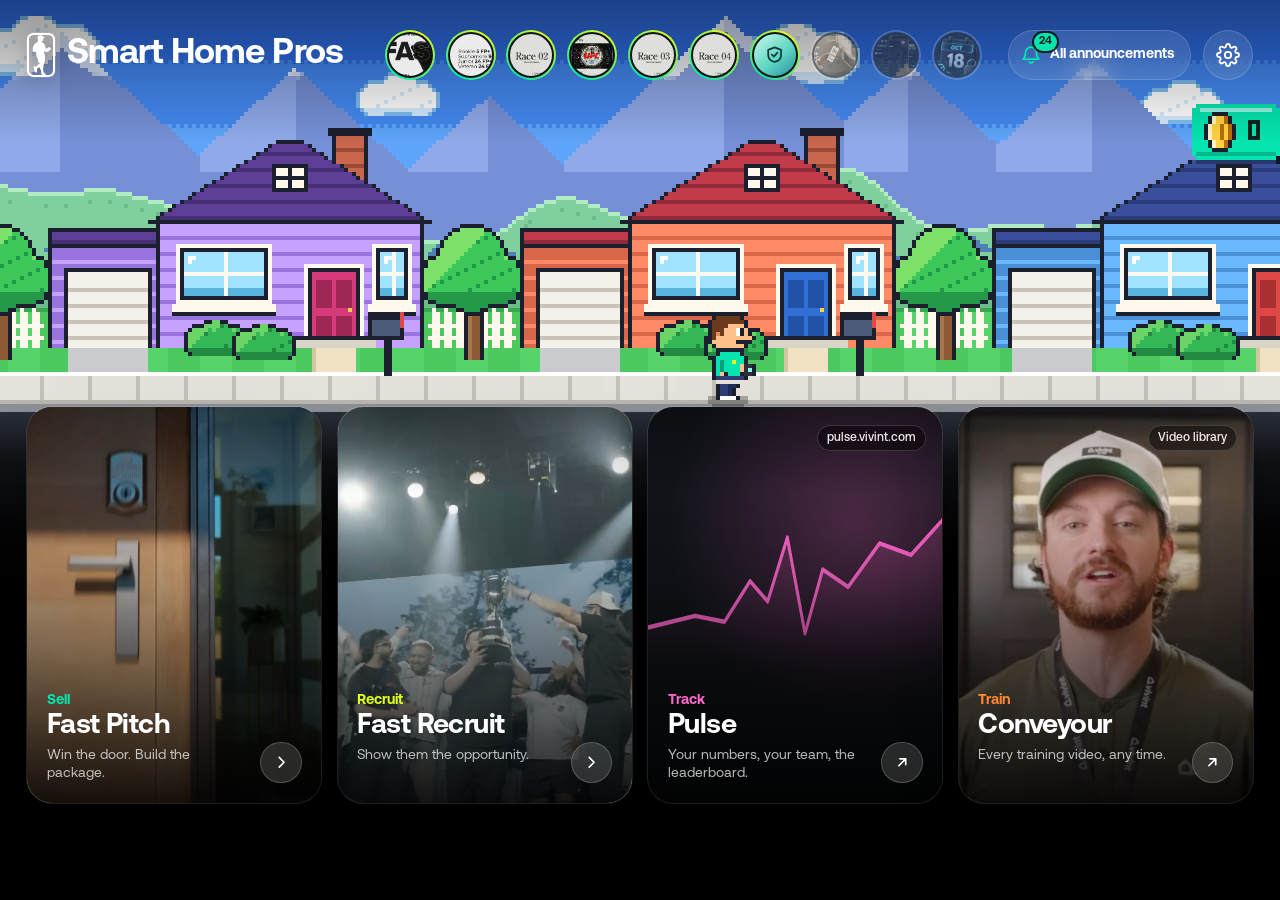
==== commit 1406beec: "Auto-sync from Claude Code" ====
--- a/index.html
+++ b/index.html
@@ -134,7 +134,6 @@
 .card .ph .pv { position: absolute; inset: 0; width: 100%; height: 100%; object-fit: cover; }
 .card.recruit .ph { background-image: url(recruit/a_470ace19f4f41e262a08af30291d0034.webp); background-position: 38% 40%; }
 .card .sh { position: absolute; inset: 0; background: linear-gradient(180deg, rgba(0,0,0,.25) 0%, rgba(0,0,0,0) 22%, rgba(0,0,0,.2) 46%, rgba(0,0,0,.88) 100%); }
-.card .ic { position: absolute; top: clamp(12px, 1.8vmin, 18px); left: clamp(12px, 1.8vmin, 18px); width: clamp(40px, 5.4vmin, 52px); height: clamp(40px, 5.4vmin, 52px); border-radius: 24%; box-shadow: 0 0 0 1px rgba(255,255,255,.14), 0 8px 20px rgba(0,0,0,.45); }
 .card .bd { position: absolute; left: 0; right: 0; bottom: 0; padding: clamp(14px, 2.2vmin, 22px); display: flex; align-items: flex-end; gap: 10px; }
 .card .tx { flex: 1; min-width: 0; }
 .card .ey { display: block; font-size: clamp(13px, 1.6vmin, 15px); font-weight: 700; }
@@ -160,11 +159,6 @@
 .card.pulse .art { background: radial-gradient(90% 70% at 70% 30%, rgba(var(--pk), .26), transparent 70%); }
 .card.book .ph { background: #1a1410 url(connect/conveyour.jpg?v=1) 50% 30%/cover; }   /* Conveyour: muted training clip, this tile only */
 .card.book .ph .pv { object-position: 50% 30%; }
-.card.mini .ic { display: grid; place-items: center; }
-.card.mini .ic svg { width: 54%; height: 54%; fill: none; stroke: #000; stroke-width: 2.4; stroke-linecap: round; stroke-linejoin: round; }
-.card.pulse .ic { background: #000; }   /* Pulse app icon: white mark on black */
-.card.mini.pulse .ic svg { width: 60%; height: 60%; fill: #fff; stroke: none; }
-.card.book .ic { background: linear-gradient(135deg, #ffad6e, rgb(var(--or)) 55%, #e6743e); }
 .card.book.nope { animation: nope .45s var(--ease); }
 .pl-line { stroke-dasharray: 1; stroke-dashoffset: 1; animation: draw 1.6s var(--ease) .7s forwards; }
 .pb-route { stroke-dasharray: 1; stroke-dashoffset: 1; animation: draw 1.4s var(--ease) .9s forwards; }
@@ -612,7 +606,7 @@
 @media (max-width: 834px) { .annb { width: clamp(44px, 5.6vmin, 50px); padding: 0; justify-content: center; } .annb .t { display: none; } .annb i { left: auto; right: -4px; top: -3px; } }
 .brand .news { padding-left: 14px; padding-right: 14px; margin: 0; -webkit-mask-image: linear-gradient(90deg, transparent, #000 14px, #000 calc(100% - 14px), transparent); mask-image: linear-gradient(90deg, transparent, #000 14px, #000 calc(100% - 14px), transparent); }
 </style>
-<link rel="stylesheet" href="nav/shpnav.css?v=4f9ffbb2">
+<link rel="stylesheet" href="nav/shpnav.css?v=9c79131d">
 </head>
 <body>
 <div class="bg" aria-hidden="true"><i></i></div>
@@ -627,7 +621,6 @@
   <section class="cards" aria-label="Apps">
     <button class="card pitch" data-k="pitch" data-app="pitch" aria-label="Open Fast Pitch">
       <span class="ph"><video class="pv" src="pitch/assets/vl/imagine_loop.mp4?v=1" poster="pitch/assets/vl/imagine.webp?v=1" muted playsinline loop autoplay preload="auto" aria-hidden="true"></video></span><span class="sh"></span>
-      <img class="ic" src="pitch/assets/icon-192.png" alt="">
       <span class="last"><i></i>Last used</span>
       <span class="bd">
         <span class="tx"><span class="ey">Sell</span><span class="nm">Fast Pitch</span><span class="ln">Win the door. Build the package.</span></span>
@@ -636,7 +629,6 @@
     </button>
     <button class="card recruit" data-k="recruit" data-app="recruit" aria-label="Open Fast Recruit">
       <span class="ph"><video class="pv" src="connect/recruit_ho.mp4?v=1" poster="connect/recruit_ho.jpg?v=1" muted playsinline loop autoplay preload="auto" disablepictureinpicture aria-hidden="true"></video></span><span class="sh"></span>
-      <img class="ic" src="recruit/icon.png" alt="">
       <span class="last"><i></i>Last used</span>
       <span class="bd">
         <span class="tx"><span class="ey">Recruit</span><span class="nm">Fast Recruit</span><span class="ln">Show them the opportunity.</span></span>
@@ -646,7 +638,6 @@
     <a class="card mini pulse" data-k="pulse" href="https://pulse.vivint.com" target="_blank" rel="noopener" aria-label="Open Pulse (pulse.vivint.com)">
       <span class="art"><svg viewBox="0 0 300 120" preserveAspectRatio="none" fill="none"><path class="pl-line" pathLength="1" d="M0 92 L48 84 L78 88 L104 60 L122 74 L142 30 L160 96 L178 52 L204 64 L236 34 L268 42 L300 18" stroke="rgb(255,102,204)" stroke-width="3" stroke-linecap="round" stroke-linejoin="round"/><path d="M0 92 L48 84 L78 88 L104 60 L122 74 L142 30 L160 96 L178 52 L204 64 L236 34 L268 42 L300 18 V120 H0Z" fill="url(#plg)" opacity=".5"/><defs><linearGradient id="plg" x1="0" y1="0" x2="0" y2="1"><stop offset="0" stop-color="rgb(255,102,204)" stop-opacity=".45"/><stop offset="1" stop-color="rgb(255,102,204)" stop-opacity="0"/></linearGradient></defs></svg></span>
       <span class="sh"></span>
-      <span class="ic"><svg viewBox="-12 -10 194 207" aria-hidden="true"><path d="M9 0H101Q107 0 111 4L166 59Q170 63 170 69V76Q170 90 156 90H90L4 4Q0 0 9 0Z"/><path d="M90 95V172Q90 187 75 187H15Q0 187 0 172V110Q0 95 15 95Z"/></svg></span>
       <span class="tag">pulse.vivint.com</span>
       <span class="bd">
         <span class="tx"><span class="ey">Track</span><span class="nm">Pulse</span><span class="ln">Your numbers, your team, the leaderboard.</span></span>
@@ -656,7 +647,6 @@
     <a class="card mini book" data-k="book" href="https://dthvivinttraining.conveyour.com/ui/portal/" target="_blank" rel="noopener" aria-label="Open Conveyour, the video training library">
       <span class="ph"><video class="pv" src="connect/conveyour.mp4?v=1" poster="connect/conveyour.jpg?v=1" muted playsinline loop autoplay preload="auto" disablepictureinpicture aria-hidden="true"></video></span>
       <span class="sh"></span>
-      <span class="ic"><svg viewBox="0 0 24 24"><rect x="3" y="5" width="18" height="14" rx="3.5"/><path d="M10.2 9.2v5.6l4.6-2.8z"/></svg></span>
       <span class="tag">Video library</span>
       <span class="bd">
         <span class="tx"><span class="ey">Train</span><span class="nm">Conveyour</span><span class="ln">Every training video, any time.</span></span>
@@ -787,7 +777,7 @@
   document.querySelectorAll('.card[data-app]').forEach(function (card) {
     card.addEventListener('click', function () {
       if (busy) return; busy = true;
-      var app = card.dataset.app; try { localStorage.setItem('shpc_last', app); } catch (e) {}
+      var app = card.dataset.app; try { localStorage.setItem('shpc_last', app); sessionStorage.setItem('shp_asm', String(Date.now())); } catch (e) {}   // the app assembles its first screen on arrival (nav/shpnav.js)
       var r = card.getBoundingClientRect(), z = document.createElement('div'), ph = card.querySelector('.ph');
       z.className = 'zoom'; z.innerHTML = '<div class="ph"></div><div class="sh"></div>';
       z.firstChild.style.backgroundImage = getComputedStyle(ph).backgroundImage; z.firstChild.style.backgroundPosition = getComputedStyle(ph).backgroundPosition;
@@ -1459,6 +1449,6 @@
 <script src="connect/hero/hero.js?v=5" defer></script>
 <script src="connect/contacts.js?v=1" defer></script>
 <!-- shared navigation (corner logo + menu with the app selector): same in all three apps -->
-<script src="nav/shpnav.js?v=4f9ffbb2" data-app="home" defer></script>
+<script src="nav/shpnav.js?v=9c79131d" data-app="home" defer></script>
 </body>
 </html>
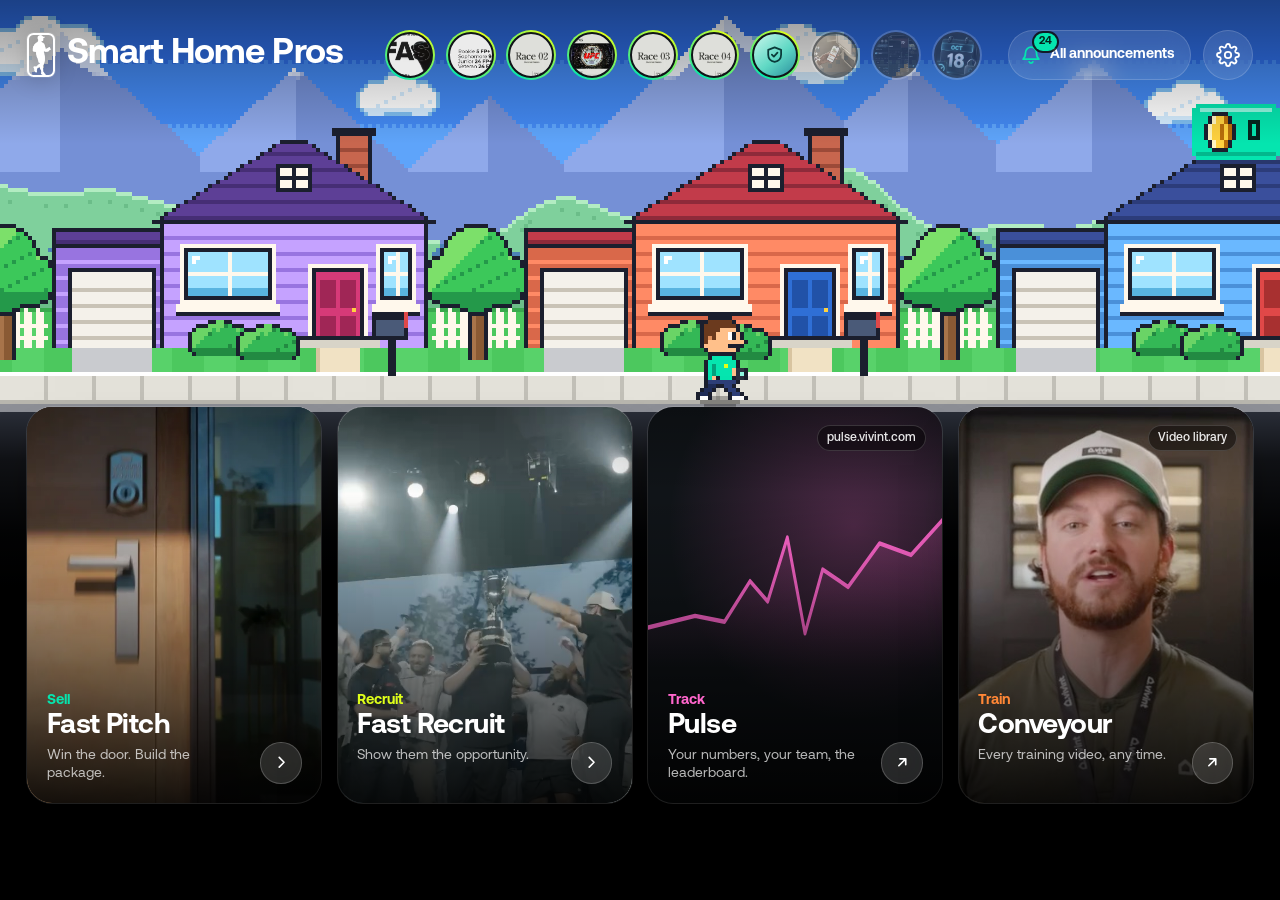
==== commit 657f3f1e: "Auto-sync from Claude Code" ====
--- a/index.html
+++ b/index.html
@@ -778,15 +778,10 @@
     card.addEventListener('click', function () {
       if (busy) return; busy = true;
       var app = card.dataset.app; try { localStorage.setItem('shpc_last', app); sessionStorage.setItem('shp_asm', String(Date.now())); } catch (e) {}   // the app assembles its first screen on arrival (nav/shpnav.js)
-      var r = card.getBoundingClientRect(), z = document.createElement('div'), ph = card.querySelector('.ph');
-      z.className = 'zoom'; z.innerHTML = '<div class="ph"></div><div class="sh"></div>';
-      z.firstChild.style.backgroundImage = getComputedStyle(ph).backgroundImage; z.firstChild.style.backgroundPosition = getComputedStyle(ph).backgroundPosition;
-      z.style.left = r.left + 'px'; z.style.top = r.top + 'px'; z.style.width = r.width + 'px'; z.style.height = r.height + 'px';
-      document.body.appendChild(z);
-      requestAnimationFrame(function () { requestAnimationFrame(function () {
-        z.style.left = '0px'; z.style.top = '0px'; z.style.width = innerWidth + 'px'; z.style.height = innerHeight + 'px'; z.style.borderRadius = '0px'; z.classList.add('full');
-      }); });
-      setTimeout(function () { location.href = app + '/index.html'; }, 560);
+      /* no zoom into the card: the SHP page just fades out and the app assembles its first screen (nav/shpnav.js) */
+      document.body.style.transition = 'opacity .16s ease-out'; document.body.style.opacity = '0';
+      setTimeout(function () { location.href = app + '/index.html'; }, 170);
+      addEventListener('pageshow', function (e) { if (e.persisted) { document.body.style.opacity = ''; busy = false; } }, { once: true });   // back from the app: visible again
     });
   });
   /* settings sheet */
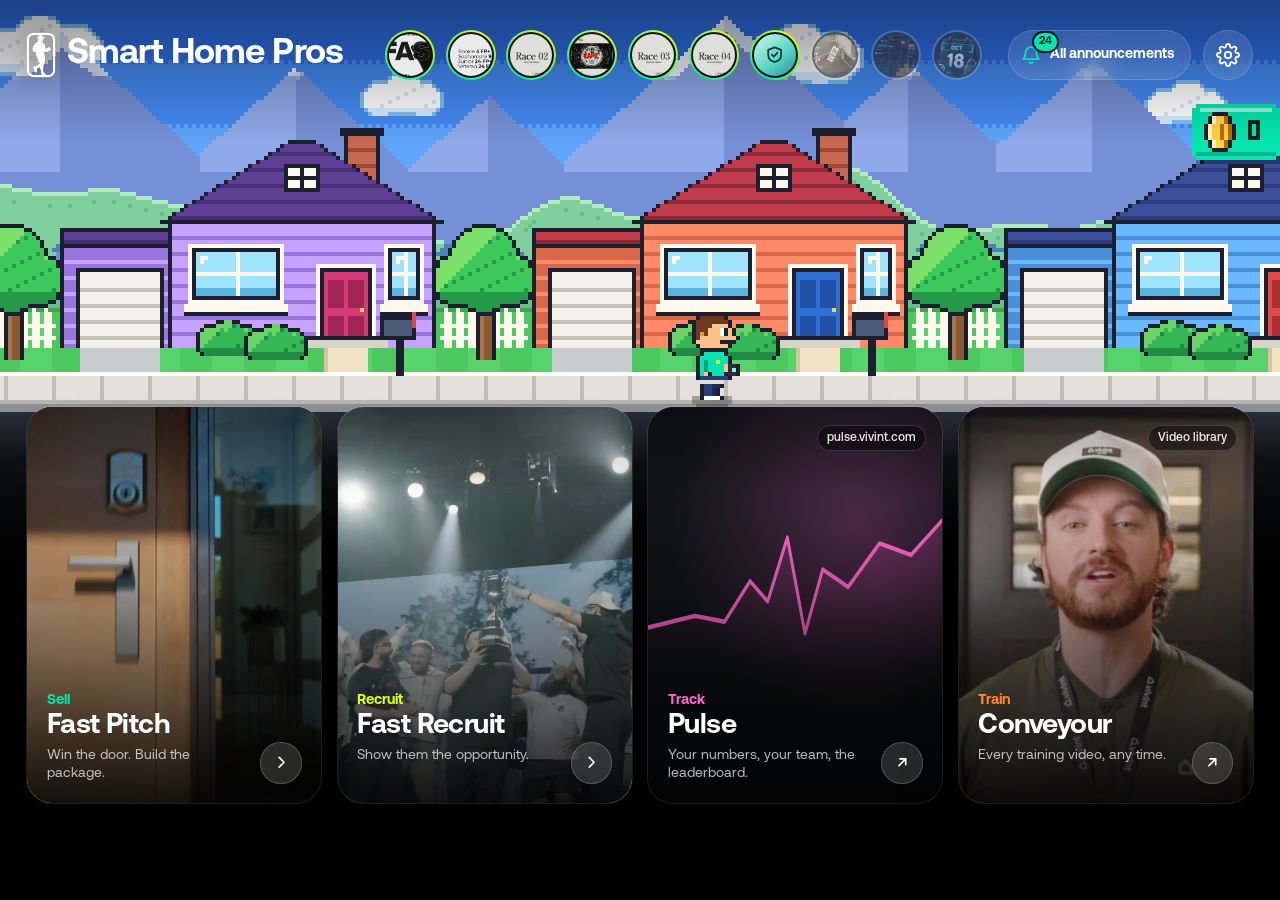
==== commit 5946fc76: "Auto-sync from Claude Code" ====
--- a/index.html
+++ b/index.html
@@ -179,9 +179,8 @@
   box-shadow: inset 0 1px 0 rgba(255,255,255,.1), 0 -30px 60px -20px rgba(0,0,0,.6);
   padding: 10px calc(var(--sar) + var(--pad)) calc(var(--sab) + 40px) calc(var(--sal) + var(--pad)); opacity: 0; animation: in .8s var(--ease) .55s forwards; transform: translateY(20px); }
 .more .in { max-width: 1240px; margin: 0 auto; }
-.sec { padding-top: clamp(16px, 2.6vmin, 26px); }
-.sec h2 { margin: 0 0 12px; font-size: clamp(18px, 2.3vmin, 22px); font-weight: 700; letter-spacing: -.01em; display: flex; align-items: baseline; gap: 10px; }
-.sec h2 small { font-size: 14px; font-weight: 400; color: rgba(255,255,255,.5); }
+.sec h2, .wx h2 { margin: 0 0 12px; font-size: clamp(18px, 2.3vmin, 22px); font-weight: 700; letter-spacing: -.01em; display: flex; align-items: baseline; gap: 10px; }
+.sec h2 small, .wx h2 small { font-size: 14px; font-weight: 400; color: rgba(255,255,255,.5); }
 
 /* quick links */
 .links { display: grid; grid-template-columns: repeat(4, minmax(0, 1fr)); gap: 10px; }
@@ -531,36 +530,140 @@
 .gmenu .mi svg { width: 19px; height: 19px; fill: none; stroke: rgb(var(--g)); stroke-width: 1.9; stroke-linecap: round; stroke-linejoin: round; }
 .gear[aria-expanded="true"] { background: rgba(255,255,255,.2); } .gear[aria-expanded="true"] svg { transform: rotate(60deg); }
 
-/* ---- rearrange mode: every tile and section gets a frosted glass cover with a grip ---- */
-.rov { position: absolute; z-index: 6; inset: 0; border-radius: inherit; display: flex; align-items: center; justify-content: center; gap: 10px; cursor: grab; touch-action: pan-y;
-  background: rgba(8,10,12,.42); -webkit-backdrop-filter: blur(12px) saturate(1.3); backdrop-filter: blur(12px) saturate(1.3); box-shadow: inset 0 0 0 1px rgba(255,255,255,.16), inset 0 1px 0 rgba(255,255,255,.12);
-  opacity: 0; transition: opacity .3s; pointer-events: none; }
-body.rearr .rov { opacity: 1; pointer-events: auto; }
-.rov .gr { width: 52px; height: 52px; flex: none; border-radius: 26px; display: grid; place-items: center; touch-action: none; background: rgba(255,255,255,.12); box-shadow: inset 0 0 0 1px rgba(255,255,255,.18); transition: background .2s, transform .25s var(--ease); }
-.rov .gr svg { width: 14px; height: 23px; fill: #fff; }
-.rov b { font-size: clamp(16px, 2vmin, 19px); font-weight: 600; color: #fff; text-shadow: 0 1px 10px rgba(0,0,0,.5); white-space: nowrap; overflow: hidden; text-overflow: ellipsis; }
-.card .rov { flex-direction: column; gap: 8px; padding: 8px; text-align: center; }
-.sec { position: relative; }
-.sec > .rov { inset: calc(clamp(16px, 2.6vmin, 26px) - 8px) -8px -8px; border-radius: 22px; justify-content: flex-start; padding: 0 18px 0 10px; }
-body.rearr .rov:active .gr, .drag .rov .gr { background: rgb(var(--g)); transform: scale(1.06); } body.rearr .rov:active .gr svg, .drag .rov .gr svg { fill: #000; }
-/* sections fold to a short preview so the whole list fits and drags easily */
-.more .in > .sec { transition: max-height .45s var(--ease), transform .35s var(--ease), margin .45s var(--ease), padding .45s var(--ease); }
-body.rearr .more .in > .sec { overflow: hidden; padding-top: 0; border-radius: 22px; }
-body.rearr .more .in > .sec > .rov { inset: 0; background: rgba(8,10,12,.68); -webkit-backdrop-filter: blur(28px) saturate(1.2); backdrop-filter: blur(28px) saturate(1.2); }
-body.rearr .more .in > .sec > :not(.rov) { opacity: .08; transition: opacity .3s; }
-body.rearr .more .in > .sec + .sec { margin-top: 12px; }
-body.rearr .more .in { padding-top: 12px; padding-bottom: 90px; }
-body.rearr .card { animation: none; opacity: 1; transform: none; }
-body.rearr .brand { pointer-events: none; opacity: .45; transition: opacity .3s; }
-.drag { z-index: 20; position: relative; transition: none !important; }
-.card.drag, .sec.drag { box-shadow: 0 30px 70px -10px rgba(0,0,0,.8); }
-.drag .rov { background: rgba(8,10,12,.62); box-shadow: inset 0 0 0 2px rgb(var(--g)), 0 0 0 4px rgba(var(--g), .2); }
-body.dragging, body.dragging * { cursor: grabbing !important; }
+/* ---- widgets: the sections under the apps are iOS-style tiles on a square grid. Sizes in grid units:
+   s 2x2, m 4x2, l 4x4 (8 columns on iPad, 4 on phones). Each size has its own face (.wf, built by SHPW.render);
+   the enlarge button opens the full section (.wx) over the page. ---- */
+.more .in { --cols: 8; --wgap: 14px; display: grid; grid-template-columns: repeat(var(--cols), minmax(0, 1fr)); gap: var(--wgap); grid-auto-flow: row dense;
+  grid-auto-rows: var(--u, calc((min(100vw - 2 * var(--pad) - var(--sal) - var(--sar), 1240px) - (var(--cols) - 1) * var(--wgap)) / var(--cols)));
+  padding-top: clamp(16px, 2.6vmin, 26px); transition: padding .4s var(--ease); }
+@media (max-width: 600px) { .more .in { --cols: 4; --wgap: 12px; } }
+.wg { position: relative; grid-column: span 2; grid-row: span 2; min-width: 0; border-radius: clamp(22px, 2.6vmin, 30px); container-type: size; isolation: isolate;
+  background: linear-gradient(160deg, rgba(255,255,255,.09), rgba(255,255,255,.035)); box-shadow: inset 0 0 0 1px rgba(255,255,255,.08), 0 14px 34px -16px rgba(0,0,0,.7); }
+.wg[data-sz="m"] { grid-column: span 4; }
+.wg[data-sz="l"] { grid-column: span 4; grid-row: span 4; }
+.wg > .wx { display: none; }
+.wf { position: absolute; inset: 0; border-radius: inherit; overflow: hidden; padding: clamp(12px, 7cqmin, 20px); display: flex; flex-direction: column; }
+.wf.nw { animation: wfIn .45s var(--ease); } @keyframes wfIn { from { opacity: 0; } }
+.wt { flex: none; display: flex; align-items: center; gap: 7px; height: 26px; margin-right: 34px; font-size: clamp(12px, 5.2cqmin, 14px); font-weight: 600; color: rgba(255,255,255,.62); white-space: nowrap; overflow: hidden; }
+.wt span { overflow: hidden; text-overflow: ellipsis; }
+.wt svg, .wmore svg { width: 15px; height: 15px; flex: none; fill: none; stroke: rgb(var(--g)); stroke-width: 2; stroke-linecap: round; stroke-linejoin: round; }
+/* enlarge (top right) and, in edit mode, the resize corner (bottom right) */
+.wbig { position: absolute; z-index: 3; top: calc(clamp(12px, 7cqmin, 20px) - 9px); right: calc(clamp(12px, 7cqmin, 20px) - 9px); width: 44px; height: 44px; padding: 0; border: 0; background: none; display: grid; place-items: center; cursor: pointer; transition: opacity .25s, transform .25s var(--ease); }
+.wbig i { width: 30px; height: 30px; border-radius: 50%; display: grid; place-items: center; background: rgba(255,255,255,.12); box-shadow: inset 0 0 0 1px rgba(255,255,255,.08); transition: background .2s; }
+.wbig svg { width: 14px; height: 14px; fill: none; stroke: #fff; stroke-width: 2.3; stroke-linecap: round; stroke-linejoin: round; }
+.wbig:active { transform: scale(.88); } .wbig:active i { background: rgba(255,255,255,.22); }
+.wrz { position: absolute; z-index: 4; right: -4px; bottom: -4px; width: 52px; height: 52px; display: grid; place-items: center; touch-action: none; cursor: nwse-resize; opacity: 0; pointer-events: none; transition: opacity .25s, transform .25s var(--ease); }
+.wrz svg { width: 44px; height: 44px; fill: none; stroke: #fff; stroke-width: 5; stroke-linecap: round; filter: drop-shadow(0 1px 4px rgba(0,0,0,.55)); }
+.wg.rsz .wrz { transform: scale(1.15); } .wg.rsz .wrz svg { stroke: rgb(var(--g)); }
+/* faces: quick links */
+.lgd { flex: 1; min-height: 0; display: grid; gap: clamp(6px, 3cqmin, 10px); margin-top: 8px; grid-template-columns: repeat(2, minmax(0, 1fr)); grid-auto-rows: minmax(0, 1fr); }
+.wg[data-sz="m"] .lgd { grid-template-columns: repeat(4, minmax(0, 1fr)); }
+.wq { min-width: 0; min-height: 0; padding: 4px; border: 0; border-radius: clamp(12px, 6cqmin, 18px); background: rgba(255,255,255,.06); display: flex; flex-direction: column; align-items: center; justify-content: center; gap: clamp(4px, 2.4cqmin, 8px); text-align: center; cursor: pointer; transition: transform .2s var(--ease), background .2s; }
+.wq:active { transform: scale(.94); background: rgba(255,255,255,.12); }
+.wq .li { width: clamp(26px, 17cqmin, 46px); height: clamp(26px, 17cqmin, 46px); flex: none; border-radius: 30%; display: grid; place-items: center; background: rgba(var(--g), .15); }
+.wq .li svg { width: 56%; height: 56%; fill: none; stroke: rgb(var(--g)); stroke-width: 1.9; stroke-linecap: round; stroke-linejoin: round; }
+.wq .tx { display: block; min-width: 0; max-width: 100%; }
+.wq b { display: block; font-size: clamp(10.5px, 5.4cqmin, 14px); font-weight: 500; line-height: 1.15; white-space: nowrap; overflow: hidden; text-overflow: ellipsis; }
+.wq small { display: none; }
+.wg[data-sz="l"] .wq { flex-direction: row; justify-content: flex-start; gap: clamp(8px, 3cqmin, 14px); padding: 0 clamp(10px, 3cqmin, 16px); text-align: left; }
+.wg[data-sz="l"] .wq .li { width: clamp(32px, 9cqmin, 46px); height: clamp(32px, 9cqmin, 46px); }
+.wg[data-sz="l"] .wq b { font-size: clamp(13px, 3.6cqmin, 16px); white-space: normal; display: -webkit-box; -webkit-line-clamp: 2; -webkit-box-orient: vertical; }
+.wg[data-sz="l"] .wq small { display: block; margin-top: 2px; font-size: clamp(11px, 2.8cqmin, 13px); color: rgba(255,255,255,.48); }
+/* faces: who to call */
+.cbs { display: flex; gap: clamp(6px, 3cqmin, 10px); flex: none; }
+.cb { width: clamp(32px, 14cqmin, 48px); height: clamp(32px, 14cqmin, 48px); flex: none; border-radius: 50%; display: grid; place-items: center; color: #fff; background: rgba(255,255,255,.12); text-decoration: none; transition: transform .2s var(--ease), background .2s; }
+.cb:active { transform: scale(.88); } .cb.pri { background: rgb(var(--g)); color: #000; }
+.cb svg { width: 45%; height: 45%; fill: none; stroke: currentColor; stroke-width: 2.1; stroke-linecap: round; stroke-linejoin: round; }
+.c1 { flex: 1; min-height: 0; display: flex; flex-direction: column; justify-content: center; min-width: 0; }
+.c1 small, .cc small, .ct small { font-size: clamp(11px, 4.6cqmin, 13px); color: rgba(255,255,255,.5); white-space: nowrap; overflow: hidden; text-overflow: ellipsis; }
+.c1 b { font-size: clamp(22px, 15cqmin, 40px); font-weight: 700; letter-spacing: -.02em; line-height: 1.05; color: rgb(var(--g)); }
+.c1 span { font-size: clamp(11px, 4.6cqmin, 13px); color: rgba(255,255,255,.7); }
+.cg { flex: 1; min-height: 0; display: grid; grid-template-columns: repeat(3, minmax(0, 1fr)); gap: clamp(6px, 3cqmin, 12px); margin-top: 6px; }
+.cc { min-width: 0; min-height: 0; display: flex; flex-direction: column; padding: clamp(8px, 4.5cqmin, 14px); border-radius: clamp(12px, 6cqmin, 18px); background: rgba(255,255,255,.05); }
+.cc b { margin: 1px 0 auto; font-size: clamp(14px, 7cqmin, 21px); font-weight: 700; line-height: 1.1; color: rgb(var(--g)); display: -webkit-box; -webkit-line-clamp: 2; -webkit-box-orient: vertical; overflow: hidden; }
+.cc span { margin-bottom: auto; font-size: clamp(10.5px, 4.4cqmin, 13px); color: rgba(255,255,255,.5); white-space: nowrap; }
+.cc b { margin-bottom: 2px !important; }
+.cc .cbs { margin-top: 6px; } .cc .cb { width: clamp(30px, 13cqmin, 44px); height: clamp(30px, 13cqmin, 44px); }
+.cl { flex: 1; min-height: 0; display: grid; grid-auto-rows: minmax(0, 1fr); gap: clamp(6px, 2.4cqmin, 10px); margin-top: 8px; }
+.cr { min-height: 0; min-width: 0; display: flex; align-items: center; gap: 10px; padding: 0 clamp(10px, 3cqmin, 16px); border-radius: clamp(14px, 4cqmin, 20px); background: rgba(255,255,255,.05); }
+.ct { flex: 1; min-width: 0; display: flex; flex-direction: column; }
+.ct b { font-size: clamp(16px, 5cqmin, 24px); font-weight: 700; line-height: 1.15; color: rgb(var(--g)); white-space: nowrap; overflow: hidden; text-overflow: ellipsis; }
+.ct span { font-size: clamp(11px, 3cqmin, 13.5px); color: rgba(255,255,255,.55); white-space: nowrap; overflow: hidden; text-overflow: ellipsis; }
+.cr .cb { width: clamp(36px, 10cqmin, 50px); height: clamp(36px, 10cqmin, 50px); }
+.wmore { flex: none; margin-top: 8px; height: 42px; border: 0; border-radius: 21px; display: flex; align-items: center; justify-content: center; gap: 8px; font-size: 14px; font-weight: 500; background: rgba(255,255,255,.08); cursor: pointer; transition: transform .2s var(--ease); }
+.wmore:active { transform: scale(.97); } .wmore svg { stroke: currentColor; width: 17px; height: 17px; }
+/* faces: calendar */
+.cd1 { flex: none; display: flex; flex-direction: column; align-items: flex-start; padding: 0; border: 0; background: none; text-align: left; cursor: pointer; }
+.cd1 small { font-size: clamp(11px, 5cqmin, 14px); font-weight: 700; letter-spacing: .08em; text-transform: uppercase; color: rgb(var(--g)); }
+.cd1 b { font-size: clamp(34px, 22cqmin, 66px); font-weight: 500; line-height: 1; letter-spacing: -.03em; font-variant-numeric: tabular-nums; }
+.cd1 span { display: none; margin-top: 4px; font-size: clamp(12px, 5cqmin, 15px); color: rgba(255,255,255,.55); }
+.nl { flex: 1; min-height: 0; display: flex; flex-direction: column; gap: clamp(5px, 2.4cqmin, 9px); margin-top: clamp(6px, 3cqmin, 12px); overflow: hidden; }
+.ne { display: flex; align-items: stretch; gap: 8px; min-width: 0; padding: 0; border: 0; background: none; text-align: left; cursor: pointer; transition: opacity .2s; }
+.ne:active { opacity: .6; }
+.ne i { width: 4px; flex: none; border-radius: 2px; background: rgb(var(--c)); }
+.ne span { min-width: 0; display: flex; flex-direction: column; }
+.ne b { font-size: clamp(12px, 5.4cqmin, 15px); font-weight: 600; line-height: 1.2; white-space: nowrap; overflow: hidden; text-overflow: ellipsis; }
+.ne small { font-size: clamp(10.5px, 4.4cqmin, 13px); color: rgba(255,255,255,.55); white-space: nowrap; overflow: hidden; text-overflow: ellipsis; }
+.ne0 { font-size: 13px; color: rgba(255,255,255,.4); }
+.cm { flex: 1; min-height: 0; display: flex; gap: clamp(12px, 6cqmin, 26px); }
+.cm .cd1 { width: 32%; } .cm .cd1 span { display: block; } .cm .nl { margin-top: 0; }
+.mm { flex: 1; min-height: 0; display: grid; grid-template-columns: repeat(7, minmax(0, 1fr)); grid-auto-rows: minmax(0, 1fr); margin-top: 4px; }
+.mm .mw { display: grid; place-items: center; font-size: clamp(10px, 2.6cqmin, 12px); font-weight: 700; color: rgba(255,255,255,.4); }
+.md { position: relative; min-height: 0; padding: 0; border: 0; background: none; display: grid; place-items: center; font-size: clamp(12px, 3.6cqmin, 17px); font-variant-numeric: tabular-nums; cursor: pointer; }
+.md span { width: 1.95em; height: 1.95em; border-radius: 50%; display: grid; place-items: center; transition: background .2s; }
+.md:active span { background: rgba(255,255,255,.12); }
+.md.pa { color: rgba(255,255,255,.32); }
+.md.td span { background: rgb(var(--g)); color: #000; font-weight: 700; }
+.md i { position: absolute; left: 50%; bottom: 2%; width: 5px; height: 5px; margin-left: -2.5px; border-radius: 50%; background: rgb(var(--c)); }
+.wg[data-sz="l"] .nl { flex: none; }
+/* faces: feedback */
+.wg[data-k="fb"] { background: linear-gradient(140deg, rgba(var(--g), .2), rgba(var(--y), .06) 70%), rgba(255,255,255,.03); box-shadow: inset 0 0 0 1px rgba(var(--g), .26), 0 14px 34px -16px rgba(0,0,0,.7); }
+.wg[data-k="fb"] .wf { padding: 0; }
+.wfb { flex: 1; min-height: 0; padding: clamp(12px, 7cqmin, 20px); border: 0; background: none; display: flex; flex-direction: column; align-items: flex-start; gap: 12px; text-align: left; cursor: pointer; transition: transform .25s var(--ease); }
+.wfb:active { transform: scale(.97); }
+.wfb svg { width: clamp(30px, 18cqmin, 54px); height: clamp(30px, 18cqmin, 54px); flex: none; margin-bottom: auto; fill: none; stroke: rgb(var(--g)); stroke-width: 1.8; stroke-linecap: round; stroke-linejoin: round; }
+.wfb span { display: flex; flex-direction: column; align-items: flex-start; gap: 3px; min-width: 0; }
+.wfb b { font-size: clamp(15px, 8cqmin, 26px); font-weight: 700; line-height: 1.12; letter-spacing: -.01em; }
+.wfb small { font-size: clamp(11.5px, 4.8cqmin, 15px); line-height: 1.3; color: rgba(255,255,255,.62); }
+.wfb em { margin-top: 12px; height: 46px; padding: 0 22px; border-radius: 23px; display: inline-flex; align-items: center; font-style: normal; font-size: 16px; font-weight: 600; color: #000; background: rgb(var(--g)); }
+.wg[data-sz="m"] .wfb { flex-direction: row; align-items: center; gap: clamp(12px, 7cqmin, 22px); padding-right: 52px; }
+.wg[data-sz="m"] .wfb svg { margin: 0; width: clamp(36px, 24cqmin, 64px); height: clamp(36px, 24cqmin, 64px); }
+.wg[data-sz="l"] .wfb { justify-content: center; align-items: center; text-align: center; gap: 18px; } .wg[data-sz="l"] .wfb svg { margin: 0; width: 28cqmin; height: 28cqmin; } .wg[data-sz="l"] .wfb span { align-items: center; }
+
+/* ---- edit mode (hold the home screen): tiles wiggle; drag to move, pull a widget's corner to resize ---- */
+body.wedit .wbig { opacity: 0; pointer-events: none; transform: scale(.6); }
+body.wedit .wrz { opacity: 1; pointer-events: auto; }
+body.wedit .wf, body.wedit .card > * { pointer-events: none; }
+body.wedit .wg, body.wedit .card { animation: jig .26s ease-in-out infinite alternate; animation-delay: var(--jd, 0s); }
+body.wedit .card { opacity: 1; transform: none; }
+body.wedit .brand { pointer-events: none; opacity: .45; transition: opacity .3s; }
+body.wedit .more .in { padding-bottom: 96px; }
+@keyframes jig { from { rotate: calc(-1 * var(--ja, 1deg)); } to { rotate: var(--ja, 1deg); } }
+.wg[data-sz="m"] { --ja: .55deg; } .wg[data-sz="l"] { --ja: .38deg; }
+.card:nth-child(2n), .wg:nth-child(2n) { --jd: -.13s; } .card:nth-child(3n), .wg:nth-child(3n) { --jd: -.07s; } .card:nth-child(4n), .wg:nth-child(4n) { --jd: -.19s; }
+.wg.drag { background-color: rgb(24,28,31); }
+.wg.drag, .card.drag { z-index: 20; animation: none !important; scale: 1.05; box-shadow: 0 34px 80px -12px rgba(0,0,0,.9); transition: scale .25s var(--ease), box-shadow .25s !important; }
+body.wdrag, body.wdrag * { cursor: grabbing !important; }
+
+/* ---- enlarged widget: the full section over the page, grown out of its tile ---- */
+.wov { position: fixed; inset: 0; z-index: 34; display: flex; align-items: center; justify-content: center; visibility: hidden; transition: visibility 0s .42s;
+  padding: calc(var(--sat) + 16px) calc(var(--sar) + 16px) calc(var(--sab) + 16px) calc(var(--sal) + 16px); }
+.wov.on { visibility: visible; transition: none; }
+.wov .scrim { position: absolute; inset: 0; background: rgba(0,0,0,.55); -webkit-backdrop-filter: blur(16px) saturate(1.2); backdrop-filter: blur(16px) saturate(1.2); opacity: 0; transition: opacity .38s; }
+.wov.on .scrim { opacity: 1; }
+.wov .wp { position: relative; width: min(1100px, 100%); max-height: 100%; display: flex; flex-direction: column; overflow: hidden; transform-origin: 0 0; border-radius: clamp(24px, 3vmin, 32px);
+  background: rgba(22,26,29,.96); box-shadow: inset 0 0 0 1px rgba(255,255,255,.1), 0 40px 100px rgba(0,0,0,.7); }
+.wov .wb { min-height: 0; overflow: auto; overscroll-behavior: contain; padding: clamp(16px, 2.6vmin, 24px) clamp(16px, 3vmin, 28px) clamp(18px, 3vmin, 28px); }
+.wov .wx > h2:first-child, .wov .wx > .calhd:first-child { padding-right: 52px; min-height: 44px; }
+.wov .ongo { margin-left: 0; margin-right: 0; padding: 0; }
+.wov .x { position: absolute; z-index: 2; top: clamp(14px, 2.4vmin, 22px); right: clamp(14px, 2.4vmin, 22px); width: 44px; height: 44px; border: 0; border-radius: 50%; background: rgba(255,255,255,.12); display: grid; place-items: center; cursor: pointer; transition: transform .2s var(--ease); }
+.wov .x:active { transform: scale(.9); }
+.wov .x svg { width: 16px; height: 16px; fill: none; stroke: #fff; stroke-width: 2.4; stroke-linecap: round; stroke-linejoin: round; }
 /* the Done bar */
 .rbar { position: fixed; z-index: 33; left: 50%; bottom: calc(var(--sab) + 18px); display: flex; align-items: center; gap: 8px; padding: 6px 6px 6px 18px; border-radius: 30px; max-width: calc(100% - 24px);
   background: rgba(22,25,28,.8); -webkit-backdrop-filter: blur(30px) saturate(1.5); backdrop-filter: blur(30px) saturate(1.5); box-shadow: inset 0 0 0 1px rgba(255,255,255,.14), 0 20px 50px rgba(0,0,0,.6);
   transform: translate(-50%, 140%); opacity: 0; pointer-events: none; transition: transform .45s var(--ease), opacity .3s; }
-body.rearr .rbar { transform: translate(-50%, 0); opacity: 1; pointer-events: auto; }
+body.wedit .rbar { transform: translate(-50%, 0); opacity: 1; pointer-events: auto; }
 .rbar .rt { margin-right: 8px; line-height: 1.15; white-space: nowrap; } .rbar .rt b { display: block; font-size: 16px; } .rbar .rt small { display: block; font-size: 12.5px; color: rgba(255,255,255,.55); }
 .rbar button { height: 48px; padding: 0 20px; border: 0; border-radius: 24px; font: inherit; font-size: 16px; font-weight: 600; cursor: pointer; transition: transform .2s var(--ease), background .2s; }
 .rbar button:active { transform: scale(.94); }
@@ -570,7 +673,7 @@
 /* toast with an action (Reset > Undo); sits above the Done bar while rearranging */
 .toast.act.on { pointer-events: auto; } .toast.act { display: flex; align-items: center; gap: 14px; padding: 6px 6px 6px 18px; }
 .toast .tu { height: 38px; padding: 0 16px; border: 0; border-radius: 19px; font: inherit; font-size: 15px; font-weight: 600; color: rgb(var(--g)); background: rgba(var(--g), .16); cursor: pointer; transition: transform .2s var(--ease); } .toast .tu:active { transform: scale(.94); }
-body.rearr .toast { bottom: calc(var(--sab) + 86px); }
+body.wedit .toast { bottom: calc(var(--sab) + 86px); }
 
 /* ---- hero: an animated street (connect/hero/hero.js) behind the four apps, fading into black below ---- */
 .bg, .bg i { background: #000; } .bg i, .bg::before, .bg::after { display: none; }
@@ -658,20 +761,18 @@
 
   <section class="more" aria-label="More">
     <div class="in">
-      <div class="sec" data-k="links" data-n="Quick links" id="secLinks"><h2>Quick links</h2><div class="links"></div></div>
-      <div class="sec" data-k="calls" data-n="Who to call" id="secCalls"><h2>Who to call <small>All hours MST</small><button class="mcb" type="button" data-more-contacts aria-haspopup="dialog"><svg viewBox="0 0 24 24" aria-hidden="true"><circle cx="9" cy="8" r="3.5"/><path d="M2.5 20a6.5 6.5 0 0 1 13 0"/><path d="M16 4.5a3.5 3.5 0 0 1 0 7M18.5 14.5A6.5 6.5 0 0 1 21.5 20"/></svg>More<span class="s"> contacts</span></button></h2><div class="calls"></div></div>
-      <div class="sec" data-k="cal" data-n="Calendar" id="secCal">
-        <div class="calhd"><h2>Calendar</h2><div class="seg" role="tablist" aria-label="Calendar view"><i class="th"></i><button role="tab" data-v="day">Day</button><button role="tab" data-v="week">Week</button><button role="tab" data-v="month">Month</button></div></div>
+      <div class="wg sec" data-k="cal" data-n="Calendar" id="secCal" data-sz="l" data-d="l"><div class="wf"></div><button class="wbig" type="button" aria-label="Enlarge Calendar"><i><svg viewBox="0 0 24 24"><path d="M14 4h6v6M20 4l-6.5 6.5M10 20H4v-6M4 20l6.5-6.5"/></svg></i></button><span class="wrz" aria-hidden="true"><svg viewBox="0 0 44 44"><path d="M38 16a22 22 0 0 1-22 22"/></svg></span><div class="wx"><div class="calhd"><h2>Calendar</h2><div class="seg" role="tablist" aria-label="Calendar view"><i class="th"></i><button role="tab" data-v="day">Day</button><button role="tab" data-v="week">Week</button><button role="tab" data-v="month">Month</button></div></div>
         <div class="calbar"><div class="ttl" aria-live="polite"></div><button class="tdy">Today</button><button class="cnav pv" aria-label="Previous"><svg viewBox="0 0 24 24"><path d="M15 5l-7 7 7 7"/></svg></button><button class="cnav nx" aria-label="Next"><svg viewBox="0 0 24 24"><path d="M9 5l7 7-7 7"/></svg></button></div>
         <div class="ongo" aria-label="Running now"></div>
         <div class="calv"></div>
-        <div class="lg" aria-label="Show or hide"></div>
-      </div>
-      <div class="sec" data-k="fb" data-n="Feedback"><button class="fb" data-soon-link="Feedback form"><svg viewBox="0 0 24 24"><path d="M21 12a8 8 0 0 1-11.6 7.1L4 20.5l1.4-5A8 8 0 1 1 21 12z"/><path d="M8.5 11h.01M12 11h.01M15.5 11h.01"/></svg><span><b>Tell us what to fix in the app</b><small>Your feedback goes straight to the team</small></span></button></div>
+        <div class="lg" aria-label="Show or hide"></div></div></div>
+      <div class="wg sec" data-k="links" data-n="Quick links" id="secLinks" data-sz="m" data-d="m"><div class="wf"></div><button class="wbig" type="button" aria-label="Enlarge Quick links"><i><svg viewBox="0 0 24 24"><path d="M14 4h6v6M20 4l-6.5 6.5M10 20H4v-6M4 20l6.5-6.5"/></svg></i></button><span class="wrz" aria-hidden="true"><svg viewBox="0 0 44 44"><path d="M38 16a22 22 0 0 1-22 22"/></svg></span><div class="wx"><h2>Quick links</h2><div class="links"></div></div></div>
+      <div class="wg sec" data-k="calls" data-n="Who to call" id="secCalls" data-sz="m" data-d="m"><div class="wf"></div><button class="wbig" type="button" aria-label="Enlarge Who to call"><i><svg viewBox="0 0 24 24"><path d="M14 4h6v6M20 4l-6.5 6.5M10 20H4v-6M4 20l6.5-6.5"/></svg></i></button><span class="wrz" aria-hidden="true"><svg viewBox="0 0 44 44"><path d="M38 16a22 22 0 0 1-22 22"/></svg></span><div class="wx"><h2>Who to call <small>All hours MST</small><button class="mcb" type="button" data-more-contacts aria-haspopup="dialog"><svg viewBox="0 0 24 24" aria-hidden="true"><circle cx="9" cy="8" r="3.5"/><path d="M2.5 20a6.5 6.5 0 0 1 13 0"/><path d="M16 4.5a3.5 3.5 0 0 1 0 7M18.5 14.5A6.5 6.5 0 0 1 21.5 20"/></svg>More<span class="s"> contacts</span></button></h2><div class="calls"></div></div></div>
+      <div class="wg sec" data-k="fb" data-n="Feedback" data-sz="m" data-d="m"><div class="wf"></div><button class="wbig" type="button" aria-label="Enlarge Feedback"><i><svg viewBox="0 0 24 24"><path d="M14 4h6v6M20 4l-6.5 6.5M10 20H4v-6M4 20l6.5-6.5"/></svg></i></button><span class="wrz" aria-hidden="true"><svg viewBox="0 0 44 44"><path d="M38 16a22 22 0 0 1-22 22"/></svg></span><div class="wx"><button class="fb" data-soon-link="Feedback form"><svg viewBox="0 0 24 24"><path d="M21 12a8 8 0 0 1-11.6 7.1L4 20.5l1.4-5A8 8 0 1 1 21 12z"/><path d="M8.5 11h.01M12 11h.01M15.5 11h.01"/></svg><span><b>Tell us what to fix in the app</b><small>Your feedback goes straight to the team</small></span></button></div></div>
     </div>
   </section>
   <script>
-  /* home page order (Settings > Rearrange home page), applied before the first paint. Saved per device in shpc_order:
+  /* home page order (hold the home screen, or Settings > Edit home screen), applied before the first paint. Saved per device in shpc_order:
      { apps: [data-k of the 4 app tiles], secs: [data-k of the sections under them] }. Anything not in the saved list
      (a section added later) keeps its place after the saved ones. */
   (function () {
@@ -685,14 +786,16 @@
       });
     };
     try { var o = JSON.parse(localStorage.getItem('shpc_order') || 'null'); if (o) shpcOrder(o); } catch (e) {}
+    /* widget sizes (s / m / l), shpc_wsz { data-k: size } */
+    try { var z = JSON.parse(localStorage.getItem('shpc_wsz') || 'null'); if (z) [].forEach.call(I.children, function (w) { if (/^[sml]$/.test(z[w.dataset.k])) w.dataset.sz = z[w.dataset.k]; }); } catch (e) {}
   })();
   </script>
 </main>
 <div class="gmenu" role="menu" aria-label="Settings">
   <button role="menuitem" data-m="settings"><span class="mi"><svg viewBox="0 0 24 24"><path d="M4 7h10M18 7h2M4 17h4M12 17h8"/><circle cx="16" cy="7" r="2.2"/><circle cx="10" cy="17" r="2.2"/></svg></span>App settings</button>
-  <button role="menuitem" data-m="rearrange"><span class="mi"><svg viewBox="0 0 24 24"><rect x="3.5" y="3.5" width="7" height="7" rx="2"/><rect x="13.5" y="3.5" width="7" height="7" rx="2"/><rect x="3.5" y="13.5" width="7" height="7" rx="2"/><path d="M17 13.5v7M13.5 17h7"/></svg></span>Rearrange home page</button>
+  <button role="menuitem" data-m="rearrange"><span class="mi"><svg viewBox="0 0 24 24"><rect x="3.5" y="3.5" width="7" height="7" rx="2"/><rect x="13.5" y="3.5" width="7" height="7" rx="2"/><rect x="3.5" y="13.5" width="7" height="7" rx="2"/><path d="M17 13.5v7M13.5 17h7"/></svg></span>Edit home screen</button>
 </div>
-<div class="rbar" role="toolbar" aria-label="Rearrange home page"><span class="rt"><b>Rearrange</b><small>Drag by the dots</small></span><span class="rp" aria-hidden="true"><svg viewBox="0 0 12 20"><circle cx="3" cy="3" r="1.8"/><circle cx="9" cy="3" r="1.8"/><circle cx="3" cy="10" r="1.8"/><circle cx="9" cy="10" r="1.8"/><circle cx="3" cy="17" r="1.8"/><circle cx="9" cy="17" r="1.8"/></svg>Drag</span><button class="rreset">Reset</button><button class="rdone">Done</button></div>
+<div class="rbar" role="toolbar" aria-label="Edit home screen"><span class="rt"><b>Edit home screen</b><small>Drag to move · pull a corner to resize</small></span><span class="rp" aria-hidden="true"><svg viewBox="0 0 12 20"><circle cx="3" cy="3" r="1.8"/><circle cx="9" cy="3" r="1.8"/><circle cx="3" cy="10" r="1.8"/><circle cx="9" cy="10" r="1.8"/><circle cx="3" cy="17" r="1.8"/><circle cx="9" cy="17" r="1.8"/></svg>Drag</span><button class="rreset">Reset</button><button class="rdone">Done</button></div>
 
 <div class="drawer" role="dialog" aria-modal="true" aria-labelledby="drT">
   <div class="scrim"></div>
@@ -1036,7 +1139,7 @@
   oncal.addEventListener('click', function () {
     var p = POSTS[seq[cur]], f = focus(p);
     closeStory(); closeGrid(); calGo(f.d, 'day');
-    setTimeout(function () { $('#secCal').scrollIntoView({ behavior: 'smooth', block: 'start' }); }, 250);
+    setTimeout(function () { if (window.shpcWidget) shpcWidget.open('cal'); }, 250);
   });
   $('.x', st).addEventListener('click', closeStory);
   $('.all', st).addEventListener('click', function () { var p = POSTS[seq[cur]]; closeStory(); openGrid($('.annb')); setTimeout(function () { var c = $('.ac[data-p="' + p.id + '"]', ax); if (c) c.scrollIntoView({ block: 'center' }); }, 30); });
@@ -1089,7 +1192,7 @@
         if (!to) return soon(name);
         closeDrawer();
         if (to === 'news') { setTimeout(function () { openGrid($('.annb')); }, 200); }
-        else setTimeout(function () { document.getElementById(to).scrollIntoView({ behavior: 'smooth', block: 'start' }); }, 200);
+        else setTimeout(function () { var w = document.getElementById(to); if (window.shpcWidget && w) shpcWidget.open(w.dataset.k); }, 200);
       });
       rows.appendChild(r);
     });
@@ -1250,7 +1353,7 @@
   $('.lg').innerHTML = Object.keys(KINDS).map(function (k) { return '<button data-k="' + k + '" class="' + (hide[k] ? 'off' : '') + '" style="--c:' + KINDS[k][1] + '" aria-pressed="' + !hide[k] + '"><i></i>' + KINDS[k][0] + '</button>'; }).join('');
   $$('.lg button').forEach(function (b) { b.addEventListener('click', function () {
     var k = b.dataset.k; if (hide[k]) delete hide[k]; else hide[k] = 1; b.classList.toggle('off', !!hide[k]); b.setAttribute('aria-pressed', String(!hide[k]));
-    try { localStorage.setItem('shpc_calhide', JSON.stringify(Object.keys(hide))); } catch (e) {} calRender(0);
+    try { localStorage.setItem('shpc_calhide', JSON.stringify(Object.keys(hide))); } catch (e) {} calRender(0); SHPW.render($('#secCal'));
   }); });
   /* taps: an event opens its detail, a day opens the day view; swipe sideways to move */
   var swiped = false, cx = 0, cy = 0, cdown = false;
@@ -1288,14 +1391,87 @@
   if (document.fonts && document.fonts.ready) document.fonts.ready.then(thumb);
 
   /* ---------- the panel: grab handle scrolls it up; the street dims as it rises ---------- */
+
+  /* ---------- widget faces: what each tile shows at each size (s 2x2, m 4x2, l 4x4); tap targets carry data-wa ---------- */
+  IC.ppl = '<circle cx="9" cy="8" r="3.5"/><path d="M2.5 20a6.5 6.5 0 0 1 13 0"/><path d="M16 4.5a3.5 3.5 0 0 1 0 7M18 14a6 6 0 0 1 3.5 6"/>';
+  IC.cal = '<rect x="3" y="5" width="18" height="16" rx="2.5"/><path d="M3 10h18M8 3v4M16 3v4"/>';
+  IC.fb = '<path d="M21 12a8 8 0 0 1-11.6 7.1L4 20.5l1.4-5A8 8 0 1 1 21 12z"/><path d="M8.5 11h.01M12 11h.01M15.5 11h.01"/>';
+  var LS = ['Reporting', 'Incentives', 'Training', 'Resources', 'Operations', 'Comms', 'Reliant', 'Media'];
+  function wt(ic, t) { return '<div class="wt">' + svg(ic) + '<span>' + t + '</span></div>'; }
+  function upcoming(n) {
+    return EV.filter(function (e) { return vis(e) && !e.long && e.e >= TODAY; })
+      .sort(function (a, b) { return Math.max(a.s, TODAY) - Math.max(b.s, TODAY) || a.i - b.i; }).slice(0, n);
+  }
+  function whenS(e) {
+    if (e.s <= TODAY) return e.e > e.s ? 'Now · to ' + span(e.es) : 'Today';
+    return (e.s === TODAY + 1 ? 'Tomorrow' : DAYS[dow(e.s)] + ' · ' + span(e.ss)) + (e.e > e.s ? ' – ' + span(e.es) : '');
+  }
+  function evRows(n) {
+    var u = upcoming(n);
+    return u.length ? u.map(function (e) { return '<button class="ne" data-wa="ev:' + e.i + '"' + cs(e) + '><i></i><span><b>' + esc(e.t) + '</b><small>' + esc(whenS(e)) + '</small></span></button>'; }).join('') : '<div class="ne0">Nothing coming up</div>';
+  }
+  function dayBlock() { var d = dt(TODAY); return '<button class="cd1" data-wa="day:' + TODAY + '"><small>' + DAYL[dow(TODAY)] + '</small><b>' + d.getUTCDate() + '</b><span>' + MONL[d.getUTCMonth()] + '</span></button>'; }
+  function mini() {
+    var t = dt(TODAY), y = t.getUTCFullYear(), m = t.getUTCMonth(), f = Math.round(Date.UTC(y, m, 1) / 864e5), n = new Date(Date.UTC(y, m + 1, 0)).getUTCDate(), h = '<div class="mm">';
+    DAYS.forEach(function (d) { h += '<span class="mw">' + d[0] + '</span>'; });
+    for (var i = 0; i < dow(f); i++) h += '<span></span>';
+    for (var d = f; d < f + n; d++) { var ev = on(d, d, false); h += '<button class="md' + (d === TODAY ? ' td' : d < TODAY ? ' pa' : '') + '" data-wa="day:' + d + '"' + (ev[0] ? cs(ev[0]) : '') + ' aria-label="' + MONL[m] + ' ' + (d - f + 1) + (ev.length ? ', ' + ev.length + ' events' : '') + '"><span>' + (d - f + 1) + '</span>' + (ev.length ? '<i></i>' : '') + '</button>'; }
+    return h + '</div>';
+  }
+  var FACE = {
+    links: function (sz) {
+      return wt('folder', 'Quick links') + '<div class="lgd">' + LINKS.slice(0, sz === 's' ? 4 : 8).map(function (c, i) {
+        return '<button class="wq" data-wa="lk:' + i + '" aria-label="' + esc(c.n) + '"><span class="li">' + svg(c.i) + '</span><span class="tx"><b>' + esc(sz === 'l' ? c.n : LS[i]) + '</b><small>' + c.l.length + ' links</small></span></button>';
+      }).join('') + '</div>';
+    },
+    calls: function (sz) {
+      var acts = function (c, all) {
+        return '<a class="cb pri" href="tel:+1' + c.tel + '" aria-label="Call ' + esc(c.n) + ', then press ' + c.opt + '">' + svg('phone') + '</a><a class="cb" href="sms:+1' + c.sms + '" aria-label="Text ' + esc(c.n) + '">' + svg('text') + '</a>' +
+          (all ? '<a class="cb" href="mailto:' + c.mail[0] + '" aria-label="Email ' + esc(c.n) + '">' + svg('mail') + '</a>' : '');
+      };
+      if (sz === 's') { var c = CALLS[0]; return wt('phone', 'Who to call') + '<div class="c1"><small>' + esc(c.g) + '</small><b>' + esc(c.n) + '</b><span>then ' + c.opt + '</span></div><div class="cbs">' + acts(c) + '</div>'; }
+      if (sz === 'm') return wt('phone', 'Who to call') + '<div class="cg">' + CALLS.map(function (c) { return '<div class="cc"><small>' + esc(c.g) + '</small><b>' + esc(c.n) + '</b><span>then ' + c.opt + '</span><div class="cbs">' + acts(c) + '</div></div>'; }).join('') + '</div>';
+      return wt('phone', 'Who to call') + '<div class="cl">' + CALLS.map(function (c) { return '<div class="cr"><div class="ct"><small>' + esc(c.g) + '</small><b>' + esc(c.n) + '</b><span>' + esc(c.h.split(' · ')[0]) + '</span></div><div class="cbs">' + acts(c, 1) + '</div></div>'; }).join('') +
+        '</div><button class="wmore" data-wa="mc">' + svg('ppl') + 'More contacts</button>';
+    },
+    cal: function (sz) {
+      if (sz === 's') return dayBlock() + '<div class="nl">' + evRows(2) + '</div>';
+      if (sz === 'm') return '<div class="cm">' + dayBlock() + '<div class="nl">' + evRows(3) + '</div></div>';
+      var t = dt(TODAY); return wt('cal', MONL[t.getUTCMonth()] + ' ' + t.getUTCFullYear()) + mini() + '<div class="nl">' + evRows(2) + '</div>';
+    },
+    fb: function (sz) {
+      return '<button class="wfb" data-wa="fb">' + svg('fb') + '<span><b>' + (sz === 's' ? 'Feedback' : 'Tell us what to fix') + '</b><small>' + (sz === 's' ? 'What should we fix?' : 'Your feedback goes straight to the team') + '</small>' + (sz === 'l' ? '<em>Send feedback</em>' : '') + '</span></button>';
+    }
+  };
+  var SHPW = window.SHPW = {
+    render: function (el) {
+      var f = el.querySelector(':scope > .wf'), k = el.dataset.k, sz = el.dataset.sz || 's'; if (!f || !FACE[k]) return;
+      if (f.dataset.sz && f.dataset.sz !== sz) { f.classList.remove('nw'); void f.offsetWidth; f.classList.add('nw'); }
+      f.dataset.sz = sz; f.innerHTML = FACE[k](sz);
+    }
+  };
+  var wgrid = $('.more .in');
+  $$(':scope > .wg', wgrid).forEach(SHPW.render);
+  window.shpcCal = function () { calRender(0); };
+  wgrid.addEventListener('click', function (e) {
+    if (document.body.classList.contains('wedit')) return;
+    var f = e.target.closest('.wf'); if (!f || !wgrid.contains(f)) return;
+    var a = e.target.closest('[data-wa]'), w = f.parentNode, W = window.shpcWidget;
+    if (!a) { if (e.target.closest('a')) return; if (W) W.open(w.dataset.k); return; }
+    var v = a.dataset.wa.split(':'), n = +v[1];
+    if (v[0] === 'lk') openDrawer(LINKS[n], a);
+    else if (v[0] === 'ev') openEv(n, a);
+    else if (v[0] === 'day') { calGo(n, 'day'); if (W) W.open('cal'); }
+    else if (v[0] === 'fb') soon('Feedback form');
+    else if (v[0] === 'mc') { var mb = $('#secCalls .mcb'); if (mb) mb.click(); }
+  });
+
   var app = $('.app'), bg = $('.bg'), more = $('.more');
   var dimRaf = 0; app.addEventListener('scroll', function () { if (dimRaf) return; dimRaf = requestAnimationFrame(function () { dimRaf = 0; bg.style.setProperty('--dim', Math.min(.7, app.scrollTop / (innerHeight * 1.1)).toFixed(3)); }); }, { passive: true });
 })();
 </script>
 <script>
-/* ---- Settings menu (gear) and Rearrange home page ----
-   Rearrange: the 4 app tiles stay on top and reorder among themselves; the sections under them reorder freely.
-   Drag by the six dots (straight away) or press and hold anywhere on a cover. Order saved per device in shpc_order. */
+/* ---- Settings menu (gear) and Edit home screen ---- */
 (function () {
   var $ = function (s, r) { return (r || document).querySelector(s); }, $$ = function (s, r) { return [].slice.call((r || document).querySelectorAll(s)); };
   var gear = $('.gear'), menu = $('.gmenu'), app = $('.app'), body = document.body;
@@ -1311,134 +1487,191 @@
   document.addEventListener('pointerdown', function (e) { if (menu.classList.contains('on') && !menu.contains(e.target) && !gear.contains(e.target)) { closeMenu(); eatUntil = Date.now() + 700; } }, true);
   document.addEventListener('click', function (e) { if (Date.now() < eatUntil) { eatUntil = 0; e.preventDefault(); e.stopPropagation(); } }, true);
   addEventListener('resize', function () { if (menu.classList.contains('on')) place(); });
-  addEventListener('keydown', function (e) { if (e.key === 'Escape' && menu.classList.contains('on')) closeMenu(true); if (e.key === 'Escape' && body.classList.contains('rearr')) done(); });
+  addEventListener('keydown', function (e) { if (e.key === 'Escape' && menu.classList.contains('on')) closeMenu(true); });
   menu.addEventListener('click', function (e) {
     var b = e.target.closest('[data-m]'); if (!b) return; closeMenu();
-    if (b.dataset.m === 'settings') window.shpcSettings && window.shpcSettings(); else setTimeout(start, 120);
+    if (b.dataset.m === 'settings') window.shpcSettings && window.shpcSettings(); else setTimeout(enter, 120);
   });
 
-  /* rearrange mode */
-  var cards = $('.cards'), list = $('.more .in');
+  /* ---- edit home screen, iOS style: press and hold anywhere on the home screen (or Settings > Edit home screen).
+     Tiles wiggle; drag one to move it (the others make room), pull a widget's corner to resize it (a tap on the corner
+     steps s > m > l). The 4 app tiles reorder among themselves. Order in shpc_order, widget sizes in shpc_wsz. ---- */
+  var cards = $('.cards'), grid = $('.more .in'), rbar = $('.rbar');
+  var SZ = { s: [2, 2], m: [4, 2], l: [4, 4] }, gap = 14, u = 128, edit = false, eat = 0;
   function items(box) { return $$(':scope > [data-k]', box); }
-  function covers() {
-    items(cards).concat(items(list)).forEach(function (el) {
-      if ($(':scope > .rov', el)) return;
-      var n = el.dataset.n || ($('.nm', el) || {}).textContent || el.dataset.k, c = document.createElement('div');
-      c.className = 'rov'; c.innerHTML = '<span class="gr" aria-hidden="true">' + GRIP + '</span><b>' + n + '</b>';
-      c.setAttribute('aria-label', 'Move ' + n); el.appendChild(c);
+  function keys(box) { return items(box).map(function (x) { return x.dataset.k; }); }
+  function sizes() { var o = {}; items(grid).forEach(function (w) { o[w.dataset.k] = w.dataset.sz; }); return o; }
+  function save() { try { localStorage.setItem('shpc_order', JSON.stringify({ apps: keys(cards), secs: keys(grid) })); localStorage.setItem('shpc_wsz', JSON.stringify(sizes())); } catch (e) {} }
+  function vib() { try { navigator.vibrate && navigator.vibrate(8); } catch (e) {} }
+  /* square grid units: the row height is the column width */
+  function measure() {
+    var cs = getComputedStyle(grid), cols = cs.gridTemplateColumns.split(' ').length || 8; gap = parseFloat(cs.columnGap) || 12;
+    u = Math.max(40, (grid.clientWidth - gap * (cols - 1)) / cols); grid.style.setProperty('--u', u.toFixed(2) + 'px');
+  }
+  measure(); if (window.ResizeObserver) new ResizeObserver(measure).observe(grid); else addEventListener('resize', measure);
+
+  /* animate any layout change (FLIP): tiles glide (and grow or shrink) from where they were */
+  function flip(boxes, change, skip) {
+    var els = [], r0 = [];
+    boxes.forEach(function (bx) { items(bx).forEach(function (el) { if (el !== skip) { els.push(el); r0.push(el.getBoundingClientRect()); } }); });
+    var keep = change(); if (keep === false) return false;
+    els.forEach(function (el) { if (el._fa) { el._fa.cancel(); el._fa = null; } });
+    els.forEach(function (el, i) {
+      var r = el.getBoundingClientRect(), a = r0[i]; if (!r.width || !r.height) return;
+      var dx = (a.left + a.width / 2) - (r.left + r.width / 2), dy = (a.top + a.height / 2) - (r.top + r.height / 2), sx = a.width / r.width, sy = a.height / r.height;
+      if (Math.abs(dx) < .5 && Math.abs(dy) < .5 && Math.abs(sx - 1) < .01 && Math.abs(sy - 1) < .01) return;
+      el._fa = el.animate([{ transform: 'translate(' + dx + 'px,' + dy + 'px) scale(' + sx + ',' + sy + ')' }, { transform: 'none' }], { duration: 420, easing: 'cubic-bezier(.2,.8,.2,1)', composite: 'add' });
+      el._fa.onfinish = function () { el._fa = null; };
     });
-  }
-  function fold(on) {
-    items(list).forEach(function (el) {
-      if (on) { el.style.maxHeight = el.offsetHeight + 'px'; void el.offsetHeight; el.style.maxHeight = '128px'; }
-      else { el.style.maxHeight = el.scrollHeight + 'px'; setTimeout(function () { el.style.maxHeight = ''; }, 480); }
-    });
-  }
-  function start() {
-    if (body.classList.contains('rearr')) return;
-    covers(); body.classList.add('rearr'); fold(true);
-    app.scrollTo({ top: Math.max(0, cards.offsetTop - 70), behavior: 'smooth' });
-    setTimeout(function () { $('.rdone').focus({ preventScroll: true }); }, 400);
-  }
-  function save() { try { localStorage.setItem('shpc_order', JSON.stringify({ apps: items(cards).map(function (x) { return x.dataset.k; }), secs: items(list).map(function (x) { return x.dataset.k; }) })); } catch (e) {} }
-  function done() { if (!body.classList.contains('rearr')) return; body.classList.remove('rearr'); fold(false); save(); toast('Home page saved'); }
+    return true;
+  }
+
+  /* drag: the tile follows the finger; hovering another tile for a moment moves it there */
+  var D = null, T = null, R = null;
+  function lay(el) { return { l: el.offsetLeft, t: el.offsetTop, w: el.offsetWidth, h: el.offsetHeight }; }
+  function ptr() { var pr = D.box.offsetParent.getBoundingClientRect(); return { x: D.x - pr.left, y: D.y - pr.top }; }
+  function begin(el, x, y) {
+    if (el._fa) { el._fa.cancel(); el._fa = null; }
+    var r = el.getBoundingClientRect();
+    D = { el: el, box: el.parentNode, gx: x - (r.left + r.width / 2), gy: y - (r.top + r.height / 2), x: x, y: y, hov: null, hovT: 0, cool: 0, raf: 0 };
+    el.style.transition = 'none'; el.classList.add('drag'); body.classList.add('wdrag'); vib(); loop();
+  }
+  function dist() { var q = lay(D.el), p = ptr(); return Math.hypot(q.l + q.w / 2 - p.x + D.gx, q.t + q.h / 2 - p.y + D.gy); }
+  function moveTo(over) {
+    var els = items(D.box), a = els.indexOf(D.el), b = els.indexOf(over), next = D.el.nextSibling, d0 = dist();
+    flip([D.box], function () {
+      D.box.insertBefore(D.el, a < b ? over.nextSibling : over);
+      if (dist() >= d0 - 2) { D.box.insertBefore(D.el, next); return false; }   /* only moves that bring its slot closer to the finger */
+    }, D.el);
+  }
+  function loop() {
+    if (!D) return;
+    var edge = 90, vy = D.y < edge ? -(edge - D.y) / 5 : D.y > innerHeight - edge ? (D.y - innerHeight + edge) / 5 : 0;
+    if (vy) app.scrollTop += vy;
+    var q = lay(D.el), p = ptr(), now = performance.now();
+    D.el.style.transform = 'translate(' + (p.x - D.gx - q.l - q.w / 2) + 'px,' + (p.y - D.gy - q.t - q.h / 2) + 'px)';
+    if (now > D.cool) {
+      var over = null;
+      items(D.box).forEach(function (o) { if (o === D.el || over) return; var r = lay(o); if (p.x > r.l && p.x < r.l + r.w && p.y > r.t && p.y < r.t + r.h) over = o; });
+      if (over !== D.hov) { D.hov = over; D.hovT = now; }
+      else if (over && now - D.hovT > 110) { moveTo(over); D.hov = null; D.cool = now + 300; }
+    }
+    D.raf = requestAnimationFrame(loop);
+  }
+  function drop() {
+    if (!D) return; var d = D, el = d.el; D = null; cancelAnimationFrame(d.raf);
+    el.classList.remove('drag'); body.classList.remove('wdrag');
+    el.style.transition = 'transform .38s cubic-bezier(.2,.8,.2,1), scale .3s cubic-bezier(.2,.8,.2,1)'; el.style.transform = '';
+    setTimeout(function () { el.style.transition = ''; }, 420);
+    eat = Date.now() + 400; save();
+  }
+
+  /* resize: pull the corner; the widget snaps to whichever size is nearest the finger */
+  function setSize(el, sz) { flip([grid], function () { el.dataset.sz = sz; SHPW.render(el); }); vib(); }
+  function rzMove(x, y) {
+    if (!R.moved && Math.hypot(x - R.x, y - R.y) < 8) return; R.moved = true;
+    var now = performance.now(); if (now < R.cool) return;
+    var r = lay(R.el), pr = grid.offsetParent.getBoundingClientRect(), cw = u + gap, c = (x - pr.left - r.l + gap / 2) / cw, rw = (y - pr.top - r.t + gap / 2) / cw, best = null, bd = 1e9;
+    Object.keys(SZ).forEach(function (k) { var d = Math.pow(SZ[k][0] - c, 2) + Math.pow(SZ[k][1] - rw, 2); if (d < bd) { bd = d; best = k; } });
+    if (best !== R.el.dataset.sz) { setSize(R.el, best); R.cool = now + 260; }
+  }
+  function rzEnd(tap) {
+    var r = R; R = null; r.el.classList.remove('rsz');
+    if (tap && !r.moved) setSize(r.el, { s: 'm', m: 'l', l: 's' }[r.el.dataset.sz] || 's');
+    eat = Date.now() + 400; save();
+  }
+
+  function clearT() { if (T) { clearTimeout(T.hold); clearTimeout(T.arm); } T = null; }
+  function enter() {
+    if (edit) return; closeOv(true); edit = true; body.classList.add('wedit'); vib();
+    setTimeout(function () { if (edit) $('.rdone').focus({ preventScroll: true }); }, 400);
+  }
+  function done() { if (!edit) return; edit = false; clearT(); if (D) drop(); body.classList.remove('wedit'); save(); }
+  document.addEventListener('pointerdown', function (e) {
+    if (e.button > 0 || D || R || !e.isPrimary) return;
+    var t = e.target; if (!app.contains(t) || cur) return;
+    var tile = t.closest('.wg, .card');
+    if (edit) {
+      var rz = t.closest('.wrz');
+      if (rz) { e.preventDefault(); R = { el: rz.parentNode, x: e.clientX, y: e.clientY, moved: false, cool: 0 }; R.el.classList.add('rsz'); return; }
+      if (!tile) return;
+      clearT(); T = { x: e.clientX, y: e.clientY, el: tile, armed: e.pointerType === 'mouse' };
+      if (!T.armed) T.arm = setTimeout(function () { if (T) T.armed = true; }, 150);   /* a quick swipe still scrolls the page */
+      return;
+    }
+    if (t.closest('input, textarea, select, .wbig')) return;
+    clearT(); T = { x: e.clientX, y: e.clientY, el: tile, armed: false };
+    T.hold = setTimeout(function () { if (!T) return; enter(); T.armed = true; eat = Date.now() + 1200; }, 520);
+  }, true);
+  document.addEventListener('pointermove', function (e) {
+    if (D) { D.x = e.clientX; D.y = e.clientY; return; }
+    if (R) { rzMove(e.clientX, e.clientY); return; }
+    if (!T) return;
+    var m = Math.hypot(e.clientX - T.x, e.clientY - T.y);
+    if (edit && T.armed && T.el && m > 6) { var el = T.el, x0 = T.x, y0 = T.y; clearT(); begin(el, x0, y0); D.x = e.clientX; D.y = e.clientY; return; }
+    if (m > 10 && !(edit && T.armed)) clearT();
+  }, true);
+  document.addEventListener('pointerup', function () { clearT(); if (D) drop(); if (R) rzEnd(true); }, true);
+  document.addEventListener('pointercancel', function () { clearT(); if (D) drop(); if (R) rzEnd(false); }, true);
+  document.addEventListener('touchmove', function (e) { if (D || R || (T && T.armed)) e.preventDefault(); }, { passive: false });
+  document.addEventListener('contextmenu', function (e) { if (edit || T) e.preventDefault(); }, true);
+  /* the click that ends a hold or a drag does nothing; in edit mode taps on tiles do nothing and a tap on empty space is Done */
+  document.addEventListener('click', function (e) {
+    if (Date.now() < eat) { eat = 0; e.preventDefault(); e.stopPropagation(); return; }
+    if (!edit || rbar.contains(e.target) || !app.contains(e.target)) return;
+    e.preventDefault(); e.stopPropagation();
+    if (!e.target.closest('.wg, .card')) done();
+  }, true);
+  document.addEventListener('selectstart', function (e) { if (edit) e.preventDefault(); }, true);
   $('.rdone').addEventListener('click', done);
   $('.rreset').addEventListener('click', function () {
-    var prev = { apps: items(cards).map(function (x) { return x.dataset.k; }), secs: items(list).map(function (x) { return x.dataset.k; }) }, kept = null;
-    try { kept = localStorage.getItem('shpc_order'); localStorage.removeItem('shpc_order'); } catch (e) {}
-    flip(function () { window.shpcOrder(window.SHPC_DEF); });
-    toast('Order reset', 'Undo', function () { flip(function () { window.shpcOrder(prev); }); try { if (kept) localStorage.setItem('shpc_order', kept); } catch (e) {} });
+    var prev = { apps: keys(cards), secs: keys(grid) }, ps = sizes();
+    var put = function (o, z) { flip([cards, grid], function () { window.shpcOrder(o); items(grid).forEach(function (w) { var v = z ? z[w.dataset.k] : w.dataset.d; if (v && v !== w.dataset.sz) { w.dataset.sz = v; SHPW.render(w); } }); }); };
+    put(window.SHPC_DEF, null); save();
+    toast('Home screen reset', 'Undo', function () { put(prev, ps); save(); });
   });
-  /* animate any DOM reorder (FLIP) */
-  function flip(change) {
-    var all = items(cards).concat(items(list)), r0 = all.map(function (el) { return el.getBoundingClientRect(); });
-    change();
-    all.forEach(function (el, i) { var r = el.getBoundingClientRect(), dx = r0[i].left - r.left, dy = r0[i].top - r.top; if (!dx && !dy) return;
-      el.style.transition = 'none'; el.style.transform = 'translate(' + dx + 'px,' + dy + 'px)'; void el.offsetWidth;
-      el.style.transition = 'transform .45s cubic-bezier(.2,.8,.2,1)'; el.style.transform = ''; setTimeout(function () { el.style.transition = ''; }, 480); });
-  }
+
+  /* enlarge: the full section in a panel that grows out of the tile; close shrinks it back */
+  var wov = document.createElement('div'); wov.className = 'wov'; wov.setAttribute('role', 'dialog'); wov.setAttribute('aria-modal', 'true');
+  wov.innerHTML = '<div class="scrim"></div><div class="wp"><button class="x" type="button" aria-label="Close"><svg viewBox="0 0 24 24"><path d="M6 6l12 12M18 6L6 18"/></svg></button><div class="wb"></div></div>';
+  body.appendChild(wov);
+  var wp = $('.wp', wov), wb = $('.wb', wov), cur = null;
+  function sheet(on) { try { if (window.SHPNav && SHPNav.sheet) SHPNav.sheet(on); } catch (e) {} }
+  function tfm(a, b) { return 'translate(' + (a.left - b.left) + 'px,' + (a.top - b.top) + 'px) scale(' + (a.width / b.width) + ',' + (a.height / b.height) + ')'; }
+  function seen(a) { return a.width && a.bottom > 0 && a.top < innerHeight; }
+  function openOv(k) {
+    if (edit || cur) return; var el = grid.querySelector(':scope > [data-k="' + k + '"]'); if (!el) return;
+    var wx = $(':scope > .wx', el); if (!wx) return;
+    cur = { el: el, wx: wx, from: document.activeElement };
+    wov.setAttribute('aria-label', el.dataset.n || k); wb.appendChild(wx); wb.scrollTop = 0;
+    wov.classList.add('on'); sheet(true);
+    if (k === 'cal' && window.shpcCal) shpcCal();
+    var a = el.getBoundingClientRect(), b = wp.getBoundingClientRect(), E = 'cubic-bezier(.2,.85,.2,1)';
+    if (seen(a)) { el.style.visibility = 'hidden'; wp.animate([{ transform: tfm(a, b), opacity: .6 }, { transform: 'none', opacity: 1 }], { duration: 460, easing: E }); }
+    else wp.animate([{ transform: 'translateY(24px) scale(.96)', opacity: 0 }, { transform: 'none', opacity: 1 }], { duration: 380, easing: E });
+    wb.animate([{ opacity: 0 }, { opacity: 0, offset: .3 }, { opacity: 1 }], { duration: 460 });
+    setTimeout(function () { $('.x', wov).focus({ preventScroll: true }); }, 60);
+  }
+  function closeOv(now) {
+    if (!cur) return; var c = cur; cur = null;
+    var fin = function () { c.el.appendChild(c.wx); c.el.style.visibility = ''; SHPW.render(c.el); if (c.from && c.from.isConnected) c.from.focus({ preventScroll: true }); };
+    wov.classList.remove('on'); sheet(false);
+    if (now === true) { fin(); return; }
+    var a = c.el.getBoundingClientRect(), b = wp.getBoundingClientRect(), E = 'cubic-bezier(.4,0,.2,1)';
+    wb.animate([{ opacity: 1 }, { opacity: 0, offset: .45 }, { opacity: 0 }], { duration: 380, fill: 'forwards' }).onfinish = function () { this.cancel(); };
+    var an = seen(a) ? wp.animate([{ transform: 'none', opacity: 1 }, { transform: tfm(a, b), opacity: .7 }], { duration: 380, easing: E, fill: 'forwards' })
+      : wp.animate([{ transform: 'none', opacity: 1 }, { transform: 'translateY(24px) scale(.96)', opacity: 0 }], { duration: 300, easing: E, fill: 'forwards' });
+    an.onfinish = function () { fin(); requestAnimationFrame(function () { an.cancel(); }); };
+  }
+  $('.x', wov).addEventListener('click', function () { closeOv(); });
+  $('.scrim', wov).addEventListener('click', function () { closeOv(); });
+  addEventListener('keydown', function (e) { if (e.key !== 'Escape') return; if (cur && !document.querySelector('.drawer.on, .evp.on, .story.on, .mc.on')) closeOv(); else if (edit) done(); });
+  grid.addEventListener('click', function (e) { var b = e.target.closest('.wbig'); if (b && !edit) { e.stopPropagation(); openOv(b.parentNode.dataset.k); } });
+  window.shpcWidget = { open: openOv, close: closeOv, edit: enter, done: done };
   function toast(msg, act, fn) { var t = $('.toast'); if (!t) { t = document.createElement('div'); t.className = 'toast'; t.setAttribute('role', 'status'); body.appendChild(t); }
     var hide = function () { t.classList.remove('on'); }; t.textContent = msg; t.classList.toggle('act', !!act);
     if (act) { var u = document.createElement('button'); u.className = 'tu'; u.textContent = act; u.addEventListener('click', function () { clearTimeout(t._h); hide(); fn(); }); t.appendChild(u); }
     t.classList.add('on'); clearTimeout(t._h); t._h = setTimeout(hide, act ? 3000 : 2000); }
-  /* while rearranging, nothing on the page opens */
-  document.addEventListener('click', function (e) { if (body.classList.contains('rearr') && (cards.contains(e.target) || list.contains(e.target))) { e.preventDefault(); e.stopPropagation(); } }, true);
-
-  /* drag: transform-based live reflow; others slide into their new slots */
-  var D = null, holdT = 0, pend = null;
-  function slots(r, order, grid) {
-    /* the rect each position in `order` occupies (r: the items' rects when the drag began) */
-    if (grid) return order.map(function (_, j) { return r[j]; });
-    var gap = r.length > 1 ? r[1].top - r[0].bottom : 0, y = r[0].top, out = [];
-    order.forEach(function (i) { out.push({ top: y, left: r[i].left, height: r[i].height }); y += r[i].height + gap; });
-    return out;
-  }
-  function begin(el, x, y, pid) {
-    var box = el.parentNode, els = items(box), grid = box === cards;
-    D = { el: el, box: box, els: els, grid: grid, i: els.indexOf(el), x: x, y: y, cx: x, cy: y, s0: app.scrollTop, rects: els.map(function (e) { return e.getBoundingClientRect(); }), to: els.indexOf(el), raf: 0, pid: pid };
-    els.forEach(function (e) { if (e !== el) e.style.transition = 'transform .32s cubic-bezier(.2,.8,.2,1)'; });
-    el.classList.add('drag'); body.classList.add('dragging');
-    if (navigator.vibrate) try { navigator.vibrate(8); } catch (e) {}
-    D.raf = requestAnimationFrame(loop);
-  }
-  function target() {
-    var ds = app.scrollTop - D.s0, r = D.rects[D.i], cx = r.left + r.width / 2 + (D.cx - D.x), cy = r.top + r.height / 2 + (D.cy - D.y) + ds, best = D.i;
-    if (D.grid) { var bd = 1e9; D.rects.forEach(function (q, j) { var d = Math.pow(q.left + q.width / 2 - cx, 2) + Math.pow(q.top + q.height / 2 - cy, 2); if (d < bd) { bd = d; best = j; } }); return best; }
-    var n = 0; D.rects.forEach(function (q, j) { if (j !== D.i && q.top + q.height / 2 < cy) n++; }); return n;
-  }
-  function layout() {
-    var order = D.els.map(function (_, j) { return j; }); order.splice(D.i, 1); order.splice(D.to, 0, D.i);
-    var sl = slots(D.rects, order, D.grid);
-    order.forEach(function (i, j) { if (i === D.i) { D.home = sl[j]; return; } var e = D.els[i], r = D.rects[i];
-      e.style.transform = 'translate(' + (sl[j].left - r.left) + 'px,' + (sl[j].top - r.top) + 'px)'; });
-    D.order = order;
-  }
-  function loop() {
-    if (!D) return;
-    /* autoscroll near the top and bottom edges */
-    var edge = 90, v = 0; if (D.cy < edge) v = -Math.ceil((edge - D.cy) / 6); else if (D.cy > innerHeight - edge) v = Math.ceil((D.cy - innerHeight + edge) / 6);
-    var ds = app.scrollTop - D.s0, R0 = D.rects[0], RN = D.rects[D.rects.length - 1], r = D.rects[D.i];
-    if (!D.grid) { /* sections stay below the app tiles: autoscroll stops once the list's top/bottom is in view */
-      if (v < 0) v = Math.max(v, Math.min(0, R0.top - ds - edge)); else if (v > 0) v = Math.min(v, Math.max(0, RN.bottom - ds - (innerHeight - edge))); }
-    if (v) app.scrollTop += v;
-    ds = app.scrollTop - D.s0;
-    var tx = D.cx - D.x, ty = D.cy - D.y + ds;
-    if (!D.grid) { tx = 0; ty = Math.max(R0.top - r.top - 10, Math.min(RN.bottom - r.bottom + 10, ty)); }
-    D.el.style.transform = 'translate(' + tx + 'px,' + ty + 'px) scale(1.03)';
-    var t = target(); if (t !== D.to || !D.order) { D.to = t; layout(); }
-    D.raf = requestAnimationFrame(loop);
-  }
-  function drop() {
-    if (!D) return; var d = D; D = null; cancelAnimationFrame(d.raf); body.classList.remove('dragging');
-    var ds = app.scrollTop - d.s0, r = d.rects[d.i], h = d.home || r;
-    d.el.style.transition = 'transform .3s cubic-bezier(.2,.8,.2,1)';
-    d.el.style.transform = 'translate(' + (h.left - r.left) + 'px,' + (h.top - r.top) + 'px)';
-    setTimeout(function () {
-      d.els.concat([d.el]).forEach(function (e) { e.style.transition = 'none'; });
-      (d.order || d.els.map(function (_, j) { return j; })).forEach(function (i) { d.box.appendChild(d.els[i]); });
-      d.els.forEach(function (e) { e.style.transform = ''; });
-      d.el.classList.remove('drag'); void d.box.offsetWidth;
-      d.els.forEach(function (e) { e.style.transition = ''; });
-      save();
-    }, 310);
-  }
-  document.addEventListener('pointerdown', function (e) {
-    if (!body.classList.contains('rearr') || D) return;
-    var c = e.target.closest('.rov'); if (!c) return;
-    var el = c.parentNode, x = e.clientX, y = e.clientY;
-    if (e.target.closest('.gr') || e.pointerType === 'mouse') { e.preventDefault(); begin(el, x, y, e.pointerId); return; }
-    pend = { x: x, y: y }; clearTimeout(holdT);
-    holdT = setTimeout(function () { if (pend) { begin(el, pend.x, pend.y, e.pointerId); pend = null; } }, 260);
-  });
-  document.addEventListener('pointermove', function (e) {
-    if (pend && Math.abs(e.clientX - pend.x) + Math.abs(e.clientY - pend.y) > 10) { clearTimeout(holdT); pend = null; }
-    if (D) { D.cx = e.clientX; D.cy = e.clientY; }
-  });
-  function end() { clearTimeout(holdT); pend = null; drop(); }
-  document.addEventListener('pointerup', end); document.addEventListener('pointercancel', function () { clearTimeout(holdT); pend = null; if (D) drop(); });
-  /* while dragging, the page must not scroll under the finger (only our autoscroll moves it) */
-  document.addEventListener('touchmove', function (e) { if (D) e.preventDefault(); }, { passive: false });
-  document.addEventListener('selectstart', function (e) { if (body.classList.contains('rearr')) e.preventDefault(); }, true);
 })();
 </script>
 <script src="connect/hero/hero.js?v=5" defer></script>
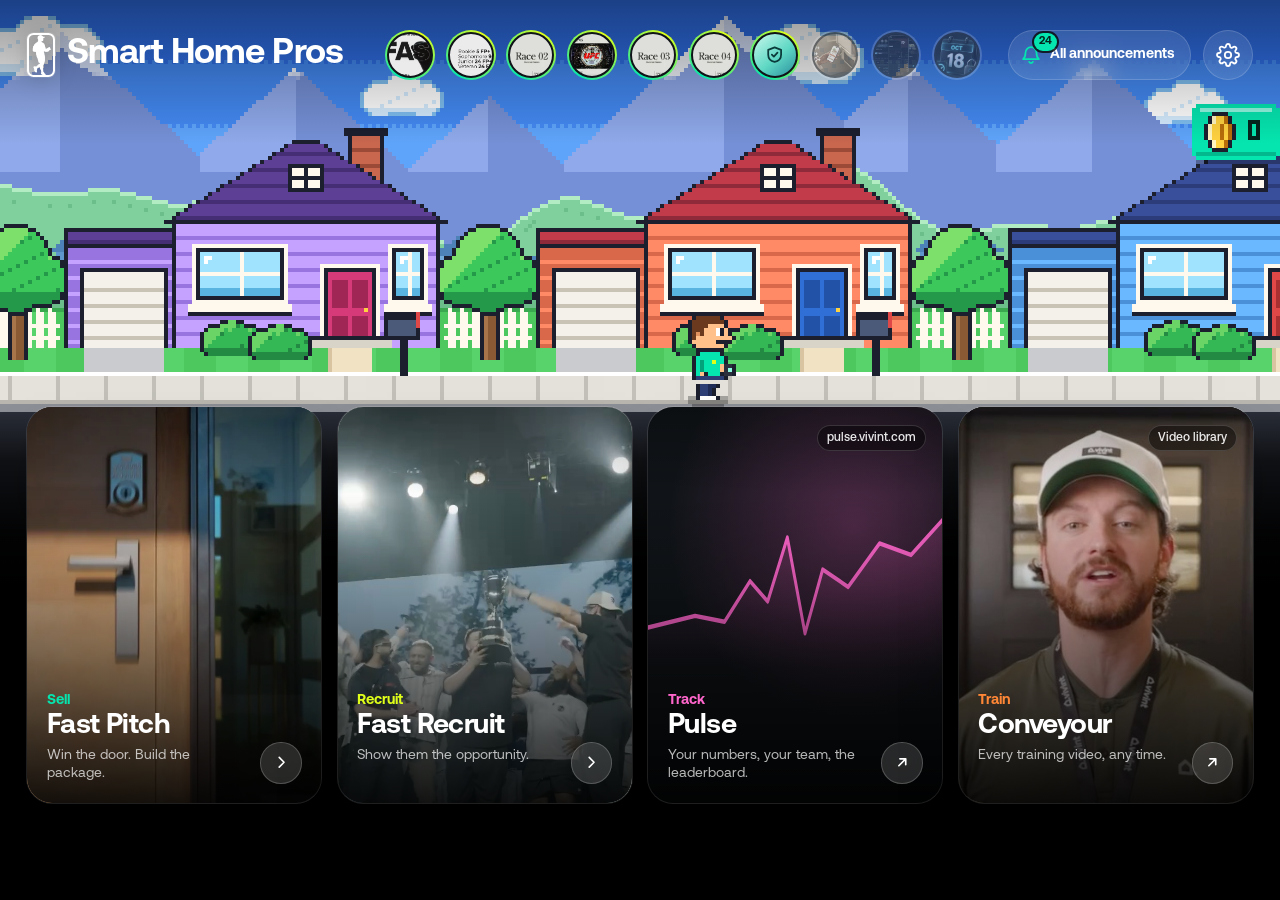
==== commit 32f0cd9c: "Auto-sync from Claude Code" ====
--- a/index.html
+++ b/index.html
@@ -541,6 +541,8 @@
   background: linear-gradient(160deg, rgba(255,255,255,.09), rgba(255,255,255,.035)); box-shadow: inset 0 0 0 1px rgba(255,255,255,.08), 0 14px 34px -16px rgba(0,0,0,.7); }
 .wg[data-sz="m"] { grid-column: span 4; }
 .wg[data-sz="l"] { grid-column: span 4; grid-row: span 4; }
+.wg[data-sz="xl"] { grid-column: span 8; grid-row: span 4; }
+@media (max-width: 600px) { .wg[data-sz="xl"] { grid-column: span 4; } }   /* phones: as wide as the screen allows */
 .wg > .wx { display: none; }
 .wf { position: absolute; inset: 0; border-radius: inherit; overflow: hidden; padding: clamp(12px, 7cqmin, 20px); display: flex; flex-direction: column; }
 .wf.nw { animation: wfIn .45s var(--ease); } @keyframes wfIn { from { opacity: 0; } }
@@ -616,6 +618,23 @@
 .md.td span { background: rgb(var(--g)); color: #000; font-weight: 700; }
 .md i { position: absolute; left: 50%; bottom: 2%; width: 5px; height: 5px; margin-left: -2.5px; border-radius: 50%; background: rgb(var(--c)); }
 .wg[data-sz="l"] .nl { flex: none; }
+/* wide calendar: the month on the left, what's coming up on the right */
+.cx { flex: 1; min-height: 0; display: flex; gap: clamp(14px, 4cqmin, 28px); }
+.cxm, .cxl { flex: 1; min-width: 0; min-height: 0; display: flex; flex-direction: column; }
+.cxl { padding-left: clamp(14px, 4cqmin, 28px); box-shadow: inset 1px 0 0 rgba(255,255,255,.08); }
+.cxl .wt { margin-right: 34px; } .cxl .nl { gap: clamp(8px, 2.4cqmin, 12px); } .cxl .ne b { font-size: clamp(13px, 3.6cqmin, 17px); } .cxl .ne small { font-size: clamp(11px, 3cqmin, 14px); }
+.cxm .wt { margin-right: 0; }
+@container (max-width: 640px) { .cx { flex-direction: column; gap: 8px; } .cxl { flex: none; padding-left: 0; box-shadow: none; } .cxl .wt { display: none; } .cxl .nl { max-height: 84px; } }
+/* size menu: tap a widget's corner in edit mode */
+.wsm { position: fixed; z-index: 36; display: flex; gap: 4px; padding: 6px; border-radius: 24px; background: rgba(32,36,39,.9); -webkit-backdrop-filter: blur(30px) saturate(1.5); backdrop-filter: blur(30px) saturate(1.5);
+  box-shadow: inset 0 0 0 1px rgba(255,255,255,.14), 0 24px 60px rgba(0,0,0,.65); animation: wsmIn .26s var(--ease); }
+.wsm.out { animation: wsmOut .18s ease-in forwards; pointer-events: none; }
+@keyframes wsmIn { from { opacity: 0; transform: scale(.85); } } @keyframes wsmOut { to { opacity: 0; transform: scale(.9); } }
+.wsm button { min-width: 76px; height: 80px; padding: 0 8px; border: 0; border-radius: 18px; background: none; display: flex; flex-direction: column; align-items: center; justify-content: center; gap: 9px; font-size: 13px; font-weight: 500; color: rgba(255,255,255,.78); cursor: pointer; transition: background .2s, transform .2s var(--ease); }
+.wsm button:active { transform: scale(.92); background: rgba(255,255,255,.1); }
+.wsm button i { display: grid; place-items: end start; height: 30px; }
+.wsm button i b { display: block; width: calc(var(--w) * 7.5px); height: calc(var(--h) * 7.5px); border-radius: 5px; box-shadow: inset 0 0 0 2px currentColor; background: rgba(255,255,255,.06); }
+.wsm button.on { color: rgb(var(--g)); background: rgba(var(--g), .14); } .wsm button.on i b { background: rgba(var(--g), .25); }
 /* faces: feedback */
 .wg[data-k="fb"] { background: linear-gradient(140deg, rgba(var(--g), .2), rgba(var(--y), .06) 70%), rgba(255,255,255,.03); box-shadow: inset 0 0 0 1px rgba(var(--g), .26), 0 14px 34px -16px rgba(0,0,0,.7); }
 .wg[data-k="fb"] .wf { padding: 0; }
@@ -639,7 +658,7 @@
 body.wedit .brand { pointer-events: none; opacity: .45; transition: opacity .3s; }
 body.wedit .more .in { padding-bottom: 96px; }
 @keyframes jig { from { rotate: calc(-1 * var(--ja, 1deg)); } to { rotate: var(--ja, 1deg); } }
-.wg[data-sz="m"] { --ja: .55deg; } .wg[data-sz="l"] { --ja: .38deg; }
+.wg[data-sz="m"] { --ja: .55deg; } .wg[data-sz="l"] { --ja: .38deg; } .wg[data-sz="xl"] { --ja: .22deg; }
 .card:nth-child(2n), .wg:nth-child(2n) { --jd: -.13s; } .card:nth-child(3n), .wg:nth-child(3n) { --jd: -.07s; } .card:nth-child(4n), .wg:nth-child(4n) { --jd: -.19s; }
 .wg.drag { background-color: rgb(24,28,31); }
 .wg.drag, .card.drag { z-index: 20; animation: none !important; scale: 1.05; box-shadow: 0 34px 80px -12px rgba(0,0,0,.9); transition: scale .25s var(--ease), box-shadow .25s !important; }
@@ -787,7 +806,7 @@
     };
     try { var o = JSON.parse(localStorage.getItem('shpc_order') || 'null'); if (o) shpcOrder(o); } catch (e) {}
     /* widget sizes (s / m / l), shpc_wsz { data-k: size } */
-    try { var z = JSON.parse(localStorage.getItem('shpc_wsz') || 'null'); if (z) [].forEach.call(I.children, function (w) { if (/^[sml]$/.test(z[w.dataset.k])) w.dataset.sz = z[w.dataset.k]; }); } catch (e) {}
+    try { var z = JSON.parse(localStorage.getItem('shpc_wsz') || 'null'); if (z) [].forEach.call(I.children, function (w) { if (/^(s|m|l|xl)$/.test(z[w.dataset.k])) w.dataset.sz = z[w.dataset.k]; }); } catch (e) {}
   })();
   </script>
 </main>
@@ -1437,7 +1456,9 @@
     cal: function (sz) {
       if (sz === 's') return dayBlock() + '<div class="nl">' + evRows(2) + '</div>';
       if (sz === 'm') return '<div class="cm">' + dayBlock() + '<div class="nl">' + evRows(3) + '</div></div>';
-      var t = dt(TODAY); return wt('cal', MONL[t.getUTCMonth()] + ' ' + t.getUTCFullYear()) + mini() + '<div class="nl">' + evRows(2) + '</div>';
+      var t = dt(TODAY), mo = wt('cal', MONL[t.getUTCMonth()] + ' ' + t.getUTCFullYear()) + mini();
+      if (sz === 'xl') return '<div class="cx"><div class="cxm">' + mo + '</div><div class="cxl">' + wt('arrow', 'Coming up') + '<div class="nl">' + evRows(7) + '</div></div></div>';
+      return mo + '<div class="nl">' + evRows(2) + '</div>';
     },
     fb: function (sz) {
       return '<button class="wfb" data-wa="fb">' + svg('fb') + '<span><b>' + (sz === 's' ? 'Feedback' : 'Tell us what to fix') + '</b><small>' + (sz === 's' ? 'What should we fix?' : 'Your feedback goes straight to the team') + '</small>' + (sz === 'l' ? '<em>Send feedback</em>' : '') + '</span></button>';
@@ -1497,7 +1518,7 @@
      Tiles wiggle; drag one to move it (the others make room), pull a widget's corner to resize it (a tap on the corner
      steps s > m > l). The 4 app tiles reorder among themselves. Order in shpc_order, widget sizes in shpc_wsz. ---- */
   var cards = $('.cards'), grid = $('.more .in'), rbar = $('.rbar');
-  var SZ = { s: [2, 2], m: [4, 2], l: [4, 4] }, gap = 14, u = 128, edit = false, eat = 0;
+  var SZ = { s: [2, 2], m: [4, 2], l: [4, 4], xl: [8, 4] }, SZN = { s: 'Small', m: 'Medium', l: 'Large', xl: 'Wide' }, cols = 8, gap = 14, u = 128, edit = false, eat = 0;
   function items(box) { return $$(':scope > [data-k]', box); }
   function keys(box) { return items(box).map(function (x) { return x.dataset.k; }); }
   function sizes() { var o = {}; items(grid).forEach(function (w) { o[w.dataset.k] = w.dataset.sz; }); return o; }
@@ -1505,7 +1526,7 @@
   function vib() { try { navigator.vibrate && navigator.vibrate(8); } catch (e) {} }
   /* square grid units: the row height is the column width */
   function measure() {
-    var cs = getComputedStyle(grid), cols = cs.gridTemplateColumns.split(' ').length || 8; gap = parseFloat(cs.columnGap) || 12;
+    var cs = getComputedStyle(grid); cols = cs.gridTemplateColumns.split(' ').length || 8; gap = parseFloat(cs.columnGap) || 12;
     u = Math.max(40, (grid.clientWidth - gap * (cols - 1)) / cols); grid.style.setProperty('--u', u.toFixed(2) + 'px');
   }
   measure(); if (window.ResizeObserver) new ResizeObserver(measure).observe(grid); else addEventListener('resize', measure);
@@ -1566,18 +1587,34 @@
     eat = Date.now() + 400; save();
   }
 
-  /* resize: pull the corner; the widget snaps to whichever size is nearest the finger */
+  /* resize: tap the corner for a menu of sizes, or pull it; the widget snaps to whichever size is nearest the finger.
+     The calendar also goes wide (8 x 4), on screens with room for it. */
+  function fits(el) { return Object.keys(SZ).filter(function (k) { return k !== 'xl' || (el.dataset.k === 'cal' && cols >= 8); }); }
+  var M = null;
+  function closeSize() { if (!M) return; var m = M.box; M = null; m.classList.add('out'); setTimeout(function () { m.remove(); }, 200); }
+  function sizeMenu(el) {
+    closeSize(); var box = document.createElement('div'); box.className = 'wsm'; box.setAttribute('role', 'menu'); box.setAttribute('aria-label', 'Size');
+    box.innerHTML = fits(el).map(function (k) { return '<button type="button" role="menuitemradio" aria-checked="' + (k === el.dataset.sz) + '" data-z="' + k + '" class="' + (k === el.dataset.sz ? 'on' : '') + '"><i><b style="--w:' + SZ[k][0] + ';--h:' + SZ[k][1] + '"></b></i>' + SZN[k] + '</button>'; }).join('');
+    body.appendChild(box); M = { box: box, el: el };
+    var c = $('.wrz', el).getBoundingClientRect(), w = box.offsetWidth, h = box.offsetHeight;
+    var top = c.bottom + 6 + h < innerHeight - 10 ? c.bottom + 6 : Math.max(10, c.top - h - 6);
+    box.style.left = Math.max(10, Math.min(innerWidth - w - 10, c.right - w)) + 'px'; box.style.top = top + 'px';
+    box.style.transformOrigin = (c.right - parseFloat(box.style.left)) + 'px ' + (top > c.top ? '0' : '100%');
+    box.addEventListener('click', function (e) { var b = e.target.closest('[data-z]'); if (!b) return; if (b.dataset.z !== el.dataset.sz) setSize(el, b.dataset.z); save(); closeSize(); });
+    setTimeout(function () { var b = $('.on', box) || $('button', box); if (b) b.focus({ preventScroll: true }); }, 30);
+  }
+  app.addEventListener('scroll', closeSize, { passive: true }); addEventListener('resize', closeSize);
   function setSize(el, sz) { flip([grid], function () { el.dataset.sz = sz; SHPW.render(el); }); vib(); }
   function rzMove(x, y) {
     if (!R.moved && Math.hypot(x - R.x, y - R.y) < 8) return; R.moved = true;
     var now = performance.now(); if (now < R.cool) return;
     var r = lay(R.el), pr = grid.offsetParent.getBoundingClientRect(), cw = u + gap, c = (x - pr.left - r.l + gap / 2) / cw, rw = (y - pr.top - r.t + gap / 2) / cw, best = null, bd = 1e9;
-    Object.keys(SZ).forEach(function (k) { var d = Math.pow(SZ[k][0] - c, 2) + Math.pow(SZ[k][1] - rw, 2); if (d < bd) { bd = d; best = k; } });
+    closeSize(); fits(R.el).forEach(function (k) { var d = Math.pow(SZ[k][0] - c, 2) + Math.pow(SZ[k][1] - rw, 2); if (d < bd) { bd = d; best = k; } });
     if (best !== R.el.dataset.sz) { setSize(R.el, best); R.cool = now + 260; }
   }
   function rzEnd(tap) {
     var r = R; R = null; r.el.classList.remove('rsz');
-    if (tap && !r.moved) setSize(r.el, { s: 'm', m: 'l', l: 's' }[r.el.dataset.sz] || 's');
+    if (tap && !r.moved) { if (r.had) closeSize(); else sizeMenu(r.el); }
     eat = Date.now() + 400; save();
   }
 
@@ -1586,14 +1623,15 @@
     if (edit) return; closeOv(true); edit = true; body.classList.add('wedit'); vib();
     setTimeout(function () { if (edit) $('.rdone').focus({ preventScroll: true }); }, 400);
   }
-  function done() { if (!edit) return; edit = false; clearT(); if (D) drop(); body.classList.remove('wedit'); save(); }
+  function done() { if (!edit) return; closeSize(); edit = false; clearT(); if (D) drop(); body.classList.remove('wedit'); save(); }
   document.addEventListener('pointerdown', function (e) {
+    if (M && !M.box.contains(e.target) && !(e.target.closest && e.target.closest('.wrz'))) { closeSize(); eat = Date.now() + 500; return; }
     if (e.button > 0 || D || R || !e.isPrimary) return;
     var t = e.target; if (!app.contains(t) || cur) return;
     var tile = t.closest('.wg, .card');
     if (edit) {
       var rz = t.closest('.wrz');
-      if (rz) { e.preventDefault(); R = { el: rz.parentNode, x: e.clientX, y: e.clientY, moved: false, cool: 0 }; R.el.classList.add('rsz'); return; }
+      if (rz) { e.preventDefault(); R = { el: rz.parentNode, x: e.clientX, y: e.clientY, moved: false, cool: 0, had: !!(M && M.el === rz.parentNode) }; R.el.classList.add('rsz'); return; }
       if (!tile) return;
       clearT(); T = { x: e.clientX, y: e.clientY, el: tile, armed: e.pointerType === 'mouse' };
       if (!T.armed) T.arm = setTimeout(function () { if (T) T.armed = true; }, 150);   /* a quick swipe still scrolls the page */
@@ -1665,7 +1703,7 @@
   }
   $('.x', wov).addEventListener('click', function () { closeOv(); });
   $('.scrim', wov).addEventListener('click', function () { closeOv(); });
-  addEventListener('keydown', function (e) { if (e.key !== 'Escape') return; if (cur && !document.querySelector('.drawer.on, .evp.on, .story.on, .mc.on')) closeOv(); else if (edit) done(); });
+  addEventListener('keydown', function (e) { if (e.key !== 'Escape') return; if (M) { closeSize(); return; } if (cur && !document.querySelector('.drawer.on, .evp.on, .story.on, .mc.on')) closeOv(); else if (edit) done(); });
   grid.addEventListener('click', function (e) { var b = e.target.closest('.wbig'); if (b && !edit) { e.stopPropagation(); openOv(b.parentNode.dataset.k); } });
   window.shpcWidget = { open: openOv, close: closeOv, edit: enter, done: done };
   function toast(msg, act, fn) { var t = $('.toast'); if (!t) { t = document.createElement('div'); t.className = 'toast'; t.setAttribute('role', 'status'); body.appendChild(t); }
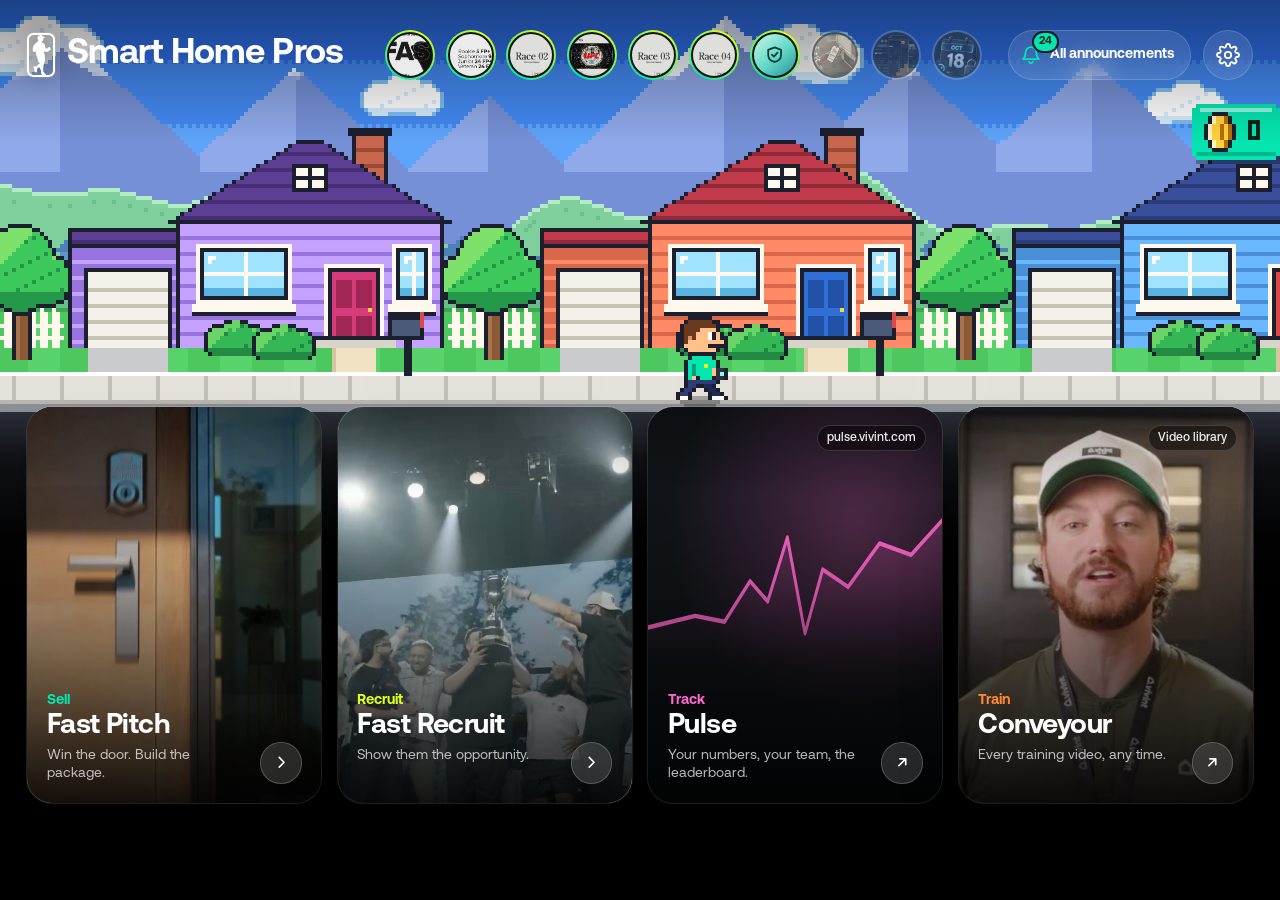
==== commit a3554cf7: "Auto-sync from Claude Code" ====
--- a/index.html
+++ b/index.html
@@ -35,8 +35,8 @@
 <meta name="apple-mobile-web-app-title" content="Smart Home Pros">
 <meta name="theme-color" content="#000000">
 <link rel="manifest" href="manifest.webmanifest">
-<link rel="apple-touch-icon" href="apple-touch-icon.png?v=3">
-<link rel="icon" type="image/png" href="favicon-32.png?v=3">
+<link rel="apple-touch-icon" href="apple-touch-icon.png?v=4">
+<link rel="icon" type="image/png" href="favicon-32.png?v=4">
 <link rel="stylesheet" href="connect/contacts.css?v=1">
 <script>
 /* launch: reopen the app used last; "?pick" (the in-app Switch app button) shows the picker */
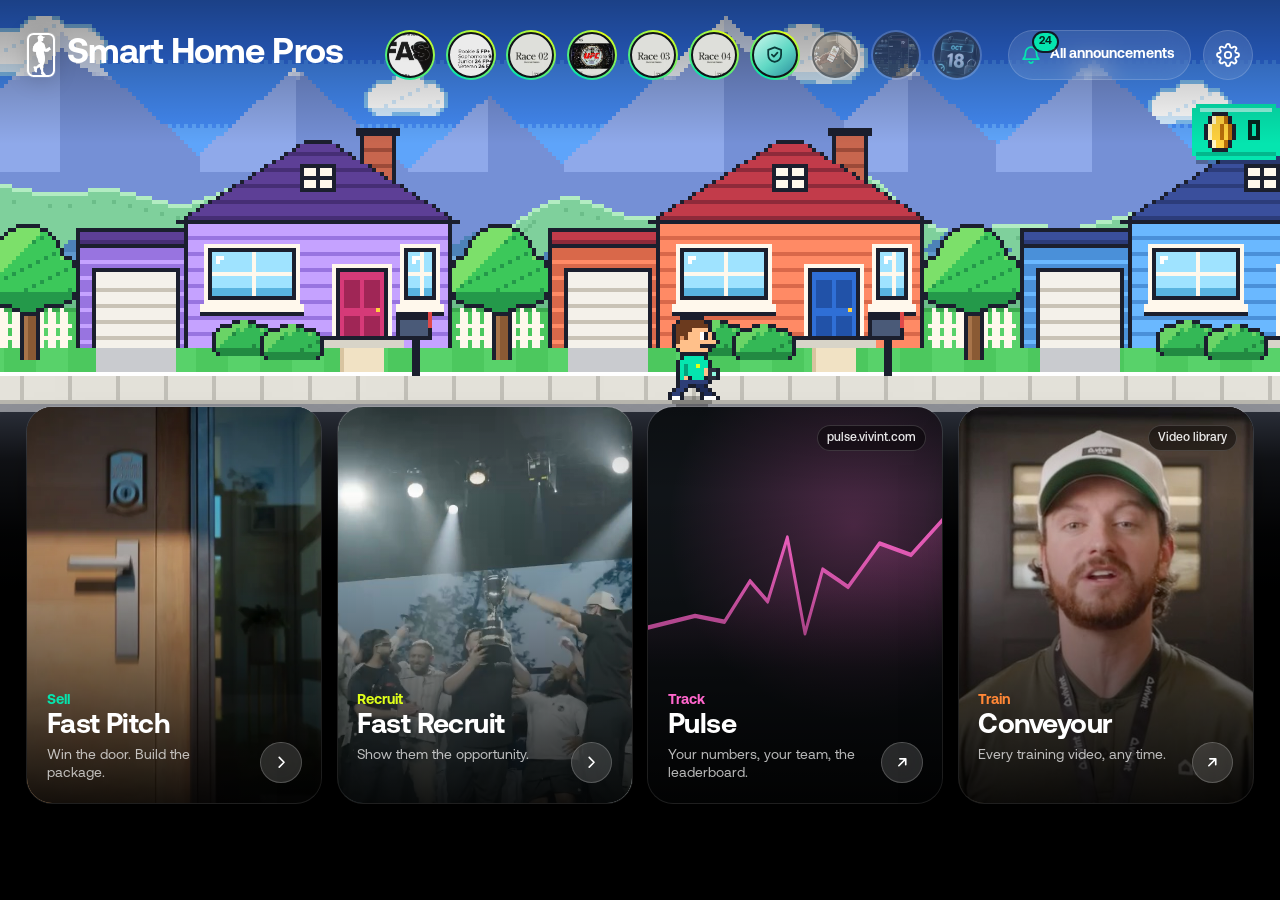
==== commit 71ad24fd: "Auto-sync from Claude Code" ====
--- a/index.html
+++ b/index.html
@@ -541,8 +541,11 @@
   background: linear-gradient(160deg, rgba(255,255,255,.09), rgba(255,255,255,.035)); box-shadow: inset 0 0 0 1px rgba(255,255,255,.08), 0 14px 34px -16px rgba(0,0,0,.7); }
 .wg[data-sz="m"] { grid-column: span 4; }
 .wg[data-sz="l"] { grid-column: span 4; grid-row: span 4; }
-.wg[data-sz="xl"] { grid-column: span 8; grid-row: span 4; }
-@media (max-width: 600px) { .wg[data-sz="xl"] { grid-column: span 4; } }   /* phones: as wide as the screen allows */
+/* full: the whole section right in the tile (what the enlarge button shows), full width, as tall as it needs (--rows, set by the engine) */
+.wg[data-sz="xl"] { grid-column: 1 / -1; grid-row: span var(--rows, 4); }
+.wg[data-sz="xl"] > .wf, .wg[data-sz="xl"] > .wbig { display: none; }
+.wg[data-sz="xl"] > .wx { display: block; padding: clamp(16px, 2.6vmin, 24px) clamp(16px, 3vmin, 28px) clamp(18px, 3vmin, 28px); }
+body.wedit .wg > .wx { pointer-events: none; }
 .wg > .wx { display: none; }
 .wf { position: absolute; inset: 0; border-radius: inherit; overflow: hidden; padding: clamp(12px, 7cqmin, 20px); display: flex; flex-direction: column; }
 .wf.nw { animation: wfIn .45s var(--ease); } @keyframes wfIn { from { opacity: 0; } }
@@ -618,13 +621,6 @@
 .md.td span { background: rgb(var(--g)); color: #000; font-weight: 700; }
 .md i { position: absolute; left: 50%; bottom: 2%; width: 5px; height: 5px; margin-left: -2.5px; border-radius: 50%; background: rgb(var(--c)); }
 .wg[data-sz="l"] .nl { flex: none; }
-/* wide calendar: the month on the left, what's coming up on the right */
-.cx { flex: 1; min-height: 0; display: flex; gap: clamp(14px, 4cqmin, 28px); }
-.cxm, .cxl { flex: 1; min-width: 0; min-height: 0; display: flex; flex-direction: column; }
-.cxl { padding-left: clamp(14px, 4cqmin, 28px); box-shadow: inset 1px 0 0 rgba(255,255,255,.08); }
-.cxl .wt { margin-right: 34px; } .cxl .nl { gap: clamp(8px, 2.4cqmin, 12px); } .cxl .ne b { font-size: clamp(13px, 3.6cqmin, 17px); } .cxl .ne small { font-size: clamp(11px, 3cqmin, 14px); }
-.cxm .wt { margin-right: 0; }
-@container (max-width: 640px) { .cx { flex-direction: column; gap: 8px; } .cxl { flex: none; padding-left: 0; box-shadow: none; } .cxl .wt { display: none; } .cxl .nl { max-height: 84px; } }
 /* size menu: tap a widget's corner in edit mode */
 .wsm { position: fixed; z-index: 36; display: flex; gap: 4px; padding: 6px; border-radius: 24px; background: rgba(32,36,39,.9); -webkit-backdrop-filter: blur(30px) saturate(1.5); backdrop-filter: blur(30px) saturate(1.5);
   box-shadow: inset 0 0 0 1px rgba(255,255,255,.14), 0 24px 60px rgba(0,0,0,.65); animation: wsmIn .26s var(--ease); }
@@ -658,7 +654,7 @@
 body.wedit .brand { pointer-events: none; opacity: .45; transition: opacity .3s; }
 body.wedit .more .in { padding-bottom: 96px; }
 @keyframes jig { from { rotate: calc(-1 * var(--ja, 1deg)); } to { rotate: var(--ja, 1deg); } }
-.wg[data-sz="m"] { --ja: .55deg; } .wg[data-sz="l"] { --ja: .38deg; } .wg[data-sz="xl"] { --ja: .22deg; }
+.wg[data-sz="m"] { --ja: .55deg; } .wg[data-sz="l"] { --ja: .38deg; } .wg[data-sz="xl"] { --ja: .16deg; }
 .card:nth-child(2n), .wg:nth-child(2n) { --jd: -.13s; } .card:nth-child(3n), .wg:nth-child(3n) { --jd: -.07s; } .card:nth-child(4n), .wg:nth-child(4n) { --jd: -.19s; }
 .wg.drag { background-color: rgb(24,28,31); }
 .wg.drag, .card.drag { z-index: 20; animation: none !important; scale: 1.05; box-shadow: 0 34px 80px -12px rgba(0,0,0,.9); transition: scale .25s var(--ease), box-shadow .25s !important; }
@@ -674,7 +670,7 @@
   background: rgba(22,26,29,.96); box-shadow: inset 0 0 0 1px rgba(255,255,255,.1), 0 40px 100px rgba(0,0,0,.7); }
 .wov .wb { min-height: 0; overflow: auto; overscroll-behavior: contain; padding: clamp(16px, 2.6vmin, 24px) clamp(16px, 3vmin, 28px) clamp(18px, 3vmin, 28px); }
 .wov .wx > h2:first-child, .wov .wx > .calhd:first-child { padding-right: 52px; min-height: 44px; }
-.wov .ongo { margin-left: 0; margin-right: 0; padding: 0; }
+.wx .ongo { margin-left: 0; margin-right: 0; padding: 0; }
 .wov .x { position: absolute; z-index: 2; top: clamp(14px, 2.4vmin, 22px); right: clamp(14px, 2.4vmin, 22px); width: 44px; height: 44px; border: 0; border-radius: 50%; background: rgba(255,255,255,.12); display: grid; place-items: center; cursor: pointer; transition: transform .2s var(--ease); }
 .wov .x:active { transform: scale(.9); }
 .wov .x svg { width: 16px; height: 16px; fill: none; stroke: #fff; stroke-width: 2.4; stroke-linecap: round; stroke-linejoin: round; }
@@ -1457,7 +1453,6 @@
       if (sz === 's') return dayBlock() + '<div class="nl">' + evRows(2) + '</div>';
       if (sz === 'm') return '<div class="cm">' + dayBlock() + '<div class="nl">' + evRows(3) + '</div></div>';
       var t = dt(TODAY), mo = wt('cal', MONL[t.getUTCMonth()] + ' ' + t.getUTCFullYear()) + mini();
-      if (sz === 'xl') return '<div class="cx"><div class="cxm">' + mo + '</div><div class="cxl">' + wt('arrow', 'Coming up') + '<div class="nl">' + evRows(7) + '</div></div></div>';
       return mo + '<div class="nl">' + evRows(2) + '</div>';
     },
     fb: function (sz) {
@@ -1467,6 +1462,7 @@
   var SHPW = window.SHPW = {
     render: function (el) {
       var f = el.querySelector(':scope > .wf'), k = el.dataset.k, sz = el.dataset.sz || 's'; if (!f || !FACE[k]) return;
+      if (sz === 'xl') { f.dataset.sz = sz; f.innerHTML = ''; if (k === 'cal') calRender(0); if (window.shpcFit) shpcFit(); return; }
       if (f.dataset.sz && f.dataset.sz !== sz) { f.classList.remove('nw'); void f.offsetWidth; f.classList.add('nw'); }
       f.dataset.sz = sz; f.innerHTML = FACE[k](sz);
     }
@@ -1518,7 +1514,7 @@
      Tiles wiggle; drag one to move it (the others make room), pull a widget's corner to resize it (a tap on the corner
      steps s > m > l). The 4 app tiles reorder among themselves. Order in shpc_order, widget sizes in shpc_wsz. ---- */
   var cards = $('.cards'), grid = $('.more .in'), rbar = $('.rbar');
-  var SZ = { s: [2, 2], m: [4, 2], l: [4, 4], xl: [8, 4] }, SZN = { s: 'Small', m: 'Medium', l: 'Large', xl: 'Wide' }, cols = 8, gap = 14, u = 128, edit = false, eat = 0;
+  var SZ = { s: [2, 2], m: [4, 2], l: [4, 4], xl: [8, 4] }, SZN = { s: 'Small', m: 'Medium', l: 'Large', xl: 'Full' }, cols = 8, gap = 14, u = 128, edit = false, eat = 0;
   function items(box) { return $$(':scope > [data-k]', box); }
   function keys(box) { return items(box).map(function (x) { return x.dataset.k; }); }
   function sizes() { var o = {}; items(grid).forEach(function (w) { o[w.dataset.k] = w.dataset.sz; }); return o; }
@@ -1529,7 +1525,18 @@
     var cs = getComputedStyle(grid); cols = cs.gridTemplateColumns.split(' ').length || 8; gap = parseFloat(cs.columnGap) || 12;
     u = Math.max(40, (grid.clientWidth - gap * (cols - 1)) / cols); grid.style.setProperty('--u', u.toFixed(2) + 'px');
   }
-  measure(); if (window.ResizeObserver) new ResizeObserver(measure).observe(grid); else addEventListener('resize', measure);
+  /* a full-size widget is as tall as its section, in whole grid units */
+  function fit() {
+    items(grid).forEach(function (w) {
+      if (w.dataset.sz !== 'xl') { if (w.style.getPropertyValue('--rows')) w.style.removeProperty('--rows'); return; }
+      var x = $(':scope > .wx', w); if (!x) return;
+      var n = String(Math.max(1, Math.ceil((x.offsetHeight + gap) / (u + gap)))); if (w.style.getPropertyValue('--rows') !== n) w.style.setProperty('--rows', n);
+    });
+  }
+  window.shpcFit = fit;
+  measure(); fit();
+  if (window.ResizeObserver) { new ResizeObserver(function () { measure(); fit(); }).observe(grid); var ro = new ResizeObserver(fit); $$(':scope > .wg > .wx', grid).forEach(function (x) { ro.observe(x); }); }
+  else addEventListener('resize', function () { measure(); fit(); });
 
   /* animate any layout change (FLIP): tiles glide (and grow or shrink) from where they were */
   function flip(boxes, change, skip) {
@@ -1589,7 +1596,7 @@
 
   /* resize: tap the corner for a menu of sizes, or pull it; the widget snaps to whichever size is nearest the finger.
      The calendar also goes wide (8 x 4), on screens with room for it. */
-  function fits(el) { return Object.keys(SZ).filter(function (k) { return k !== 'xl' || (el.dataset.k === 'cal' && cols >= 8); }); }
+  function fits() { return Object.keys(SZ); }
   var M = null;
   function closeSize() { if (!M) return; var m = M.box; M = null; m.classList.add('out'); setTimeout(function () { m.remove(); }, 200); }
   function sizeMenu(el) {
@@ -1655,6 +1662,7 @@
   document.addEventListener('contextmenu', function (e) { if (edit || T) e.preventDefault(); }, true);
   /* the click that ends a hold or a drag does nothing; in edit mode taps on tiles do nothing and a tap on empty space is Done */
   document.addEventListener('click', function (e) {
+    if (M && M.box.contains(e.target)) return;   /* the size menu always answers */
     if (Date.now() < eat) { eat = 0; e.preventDefault(); e.stopPropagation(); return; }
     if (!edit || rbar.contains(e.target) || !app.contains(e.target)) return;
     e.preventDefault(); e.stopPropagation();
@@ -1679,6 +1687,7 @@
   function seen(a) { return a.width && a.bottom > 0 && a.top < innerHeight; }
   function openOv(k) {
     if (edit || cur) return; var el = grid.querySelector(':scope > [data-k="' + k + '"]'); if (!el) return;
+    if (el.dataset.sz === 'xl') { el.scrollIntoView({ behavior: 'smooth', block: 'start' }); return; }   /* already full size: just go to it */
     var wx = $(':scope > .wx', el); if (!wx) return;
     cur = { el: el, wx: wx, from: document.activeElement };
     wov.setAttribute('aria-label', el.dataset.n || k); wb.appendChild(wx); wb.scrollTop = 0;
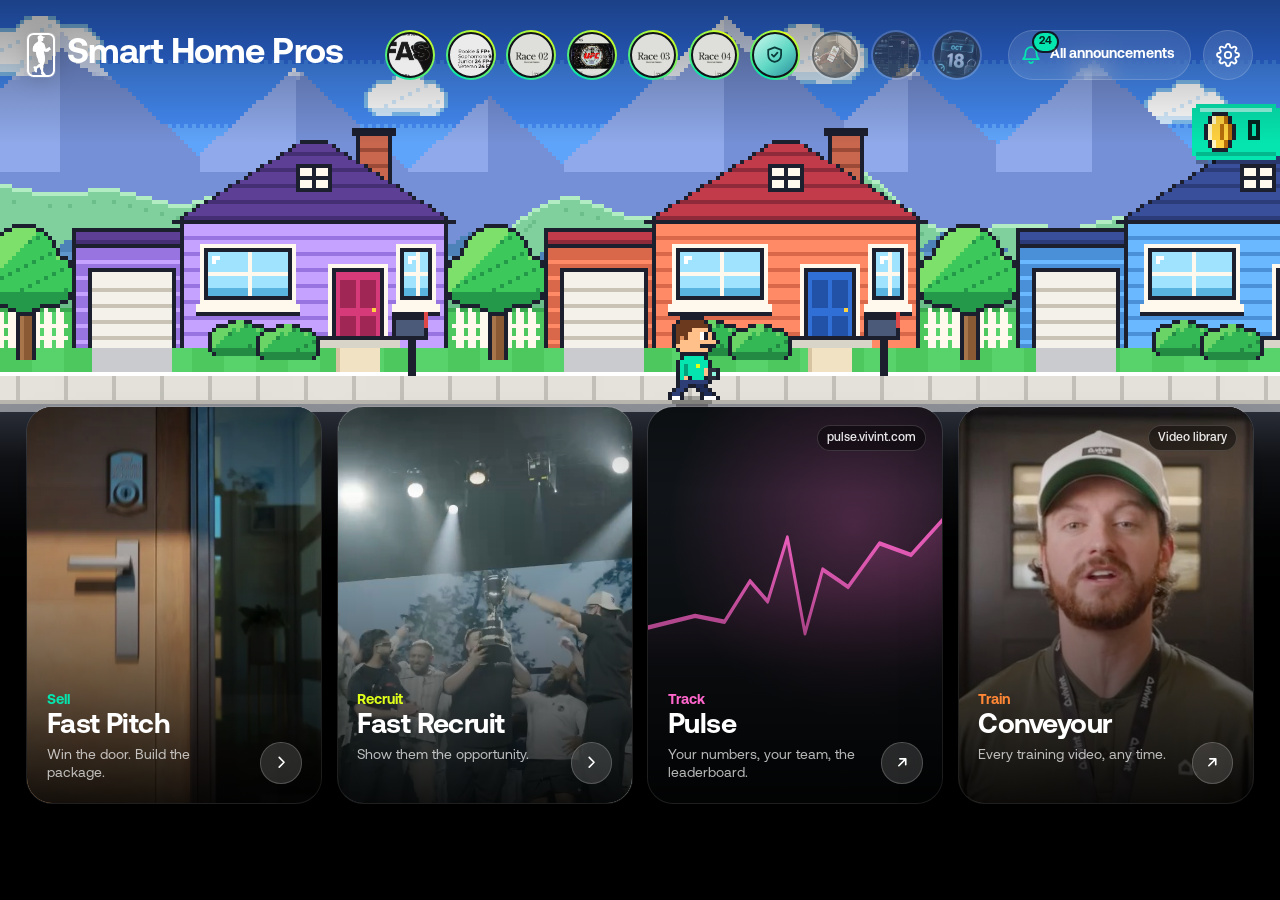
==== commit a531971a: "Auto-sync from Claude Code" ====
--- a/index.html
+++ b/index.html
@@ -39,10 +39,10 @@
 <link rel="icon" type="image/png" href="favicon-32.png?v=4">
 <link rel="stylesheet" href="connect/contacts.css?v=1">
 <script>
-/* launch: reopen the app used last; "?pick" (the in-app Switch app button) shows the picker */
+/* launch: the SHP page unless Settings says otherwise; "?pick" (the in-app Switch app button) shows the picker */
 (function () {
-  /* launch setting (Settings → Open on launch): 'last' (default), 'home', or an app */
-  var last = null, mode = 'last'; try { last = localStorage.getItem('shpc_last'); mode = localStorage.getItem('shpc_launch') || 'last'; } catch (e) {}
+  /* launch setting (Settings → Open on launch): 'home' (default: the SHP page), 'last', or an app */
+  var last = null, mode = 'home'; try { last = localStorage.getItem('shpc_last'); mode = localStorage.getItem('shpc_launch') || 'home'; } catch (e) {}
   var to = mode === 'last' ? last : mode;
   if (!/[?&]pick\b/.test(location.search) && (to === 'pitch' || to === 'recruit')) {
     document.documentElement.style.background = '#000';
@@ -904,7 +904,7 @@
   });
   /* settings sheet */
   var sh = document.querySelector('.sheet'), NAMES = { pitch: 'Fast Pitch', recruit: 'Fast Recruit' };
-  function mode() { try { return localStorage.getItem('shpc_launch') || 'last'; } catch (e) { return 'last'; } }
+  function mode() { try { return localStorage.getItem('shpc_launch') || 'home'; } catch (e) { return 'home'; } }
   function paint() { var m = mode(); sh.querySelectorAll('.opt[data-v]').forEach(function (o) { o.setAttribute('aria-checked', String(o.dataset.v === m)); });
     var l = null; try { l = localStorage.getItem('shpc_last'); } catch (e) {} document.getElementById('stLast').textContent = NAMES[l] ? 'Right now: ' + NAMES[l] : 'Whichever app you had open'; }
   function open() { paint(); sh.classList.add('on'); setTimeout(function () { var c = sh.querySelector('.opt[aria-checked="true"]'); (c || sh.querySelector('.x')).focus(); }, 50); }
